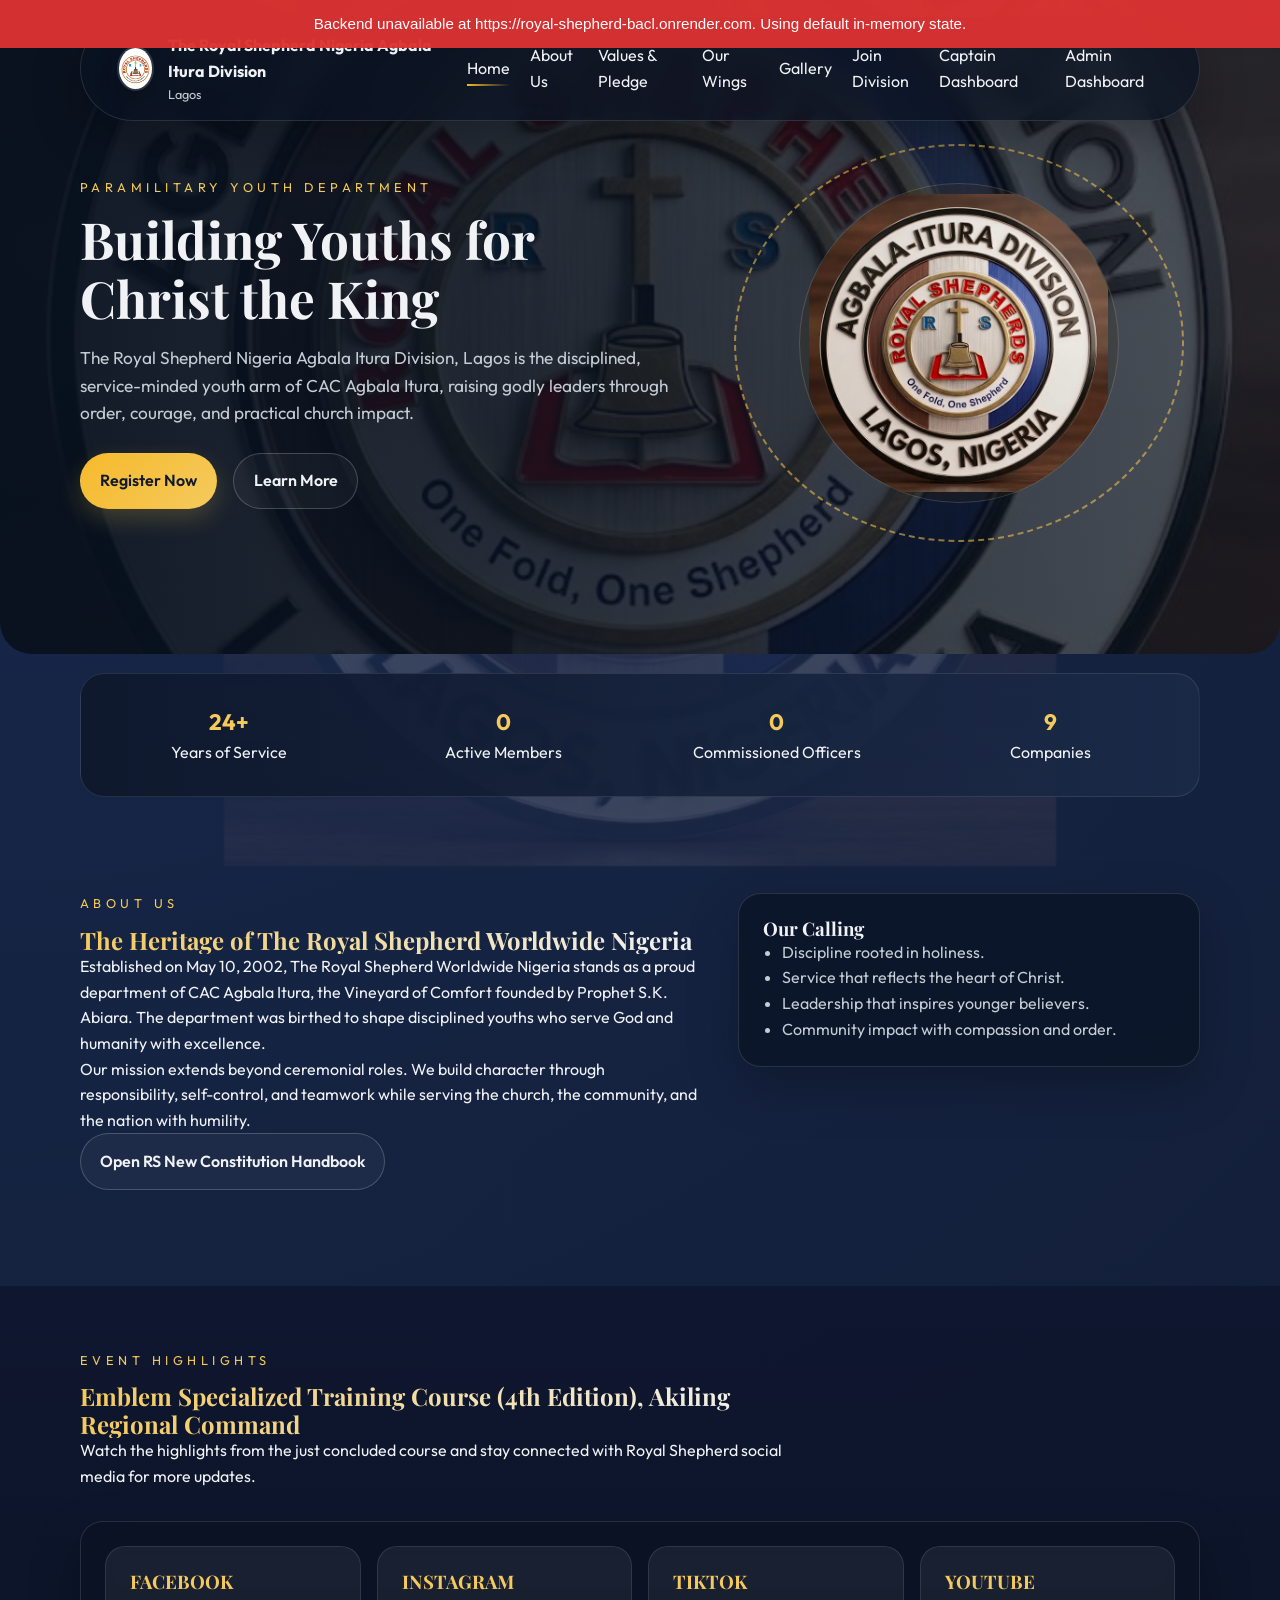
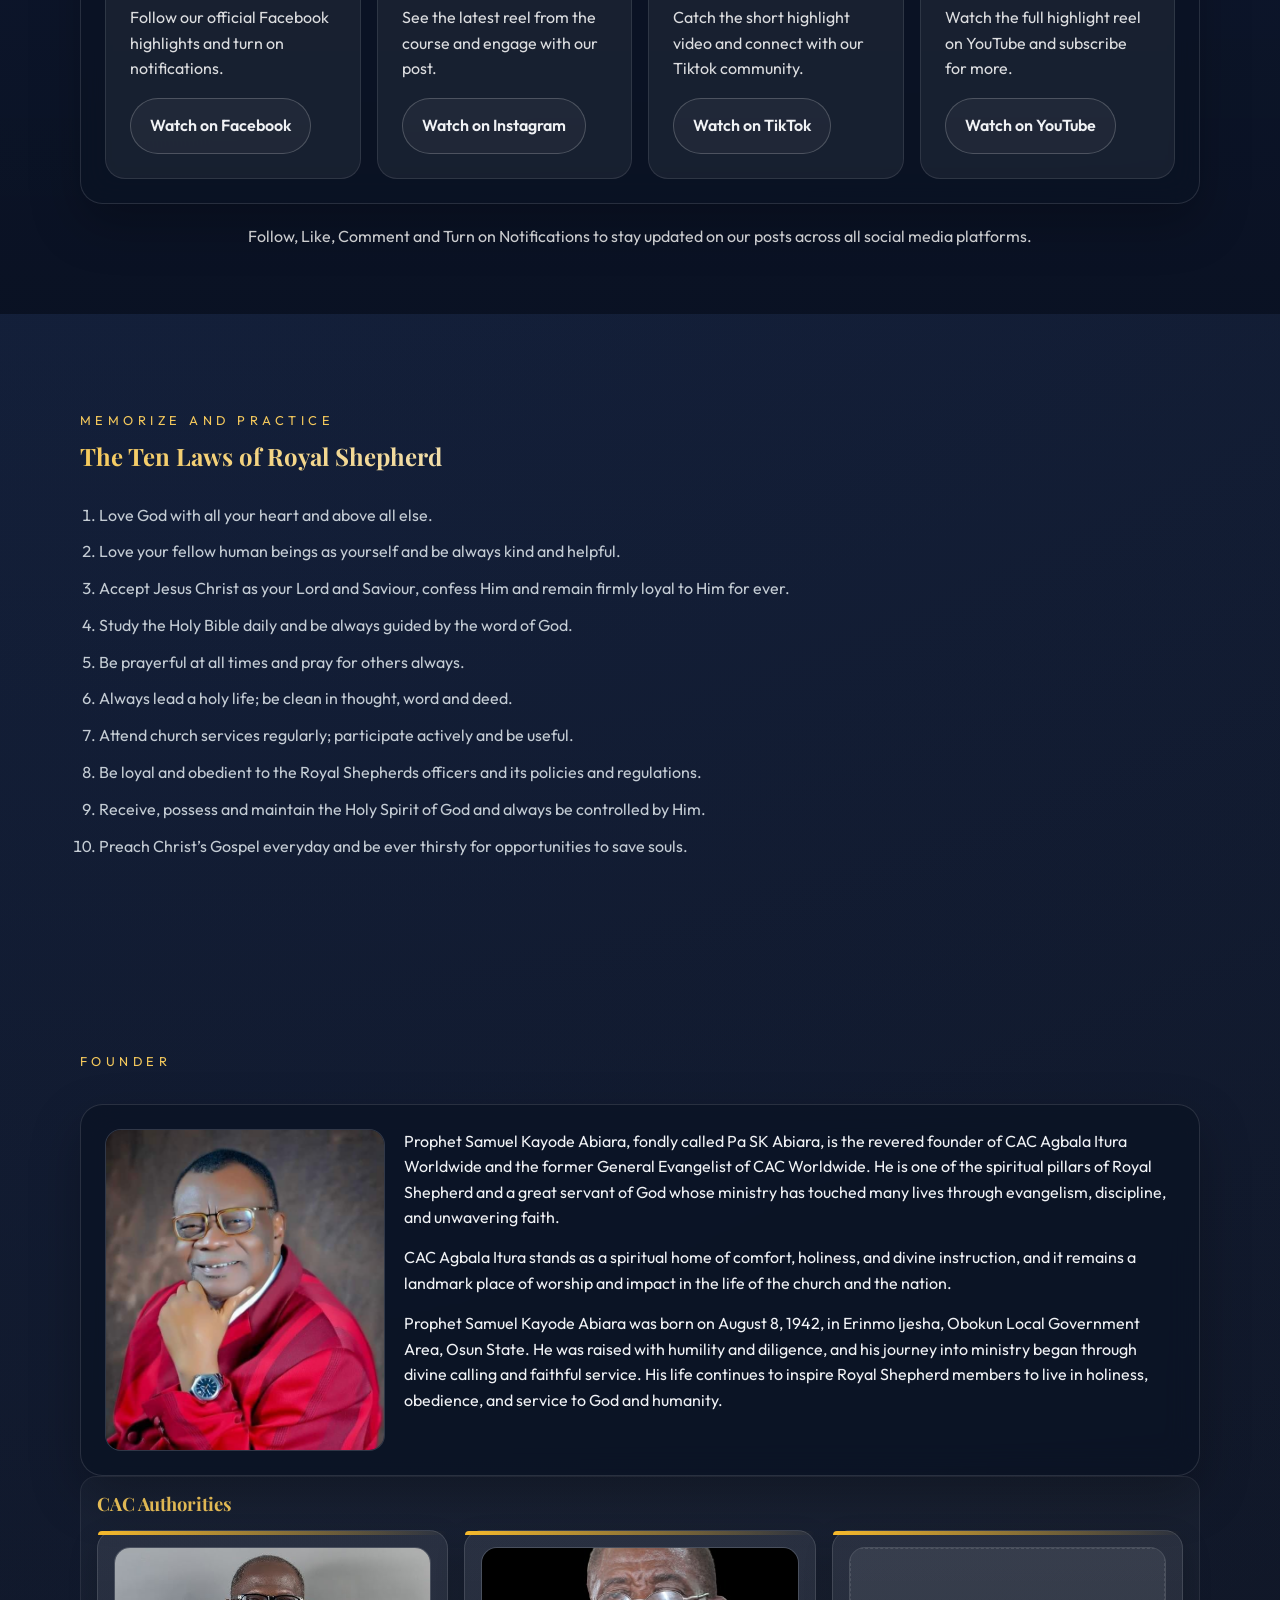
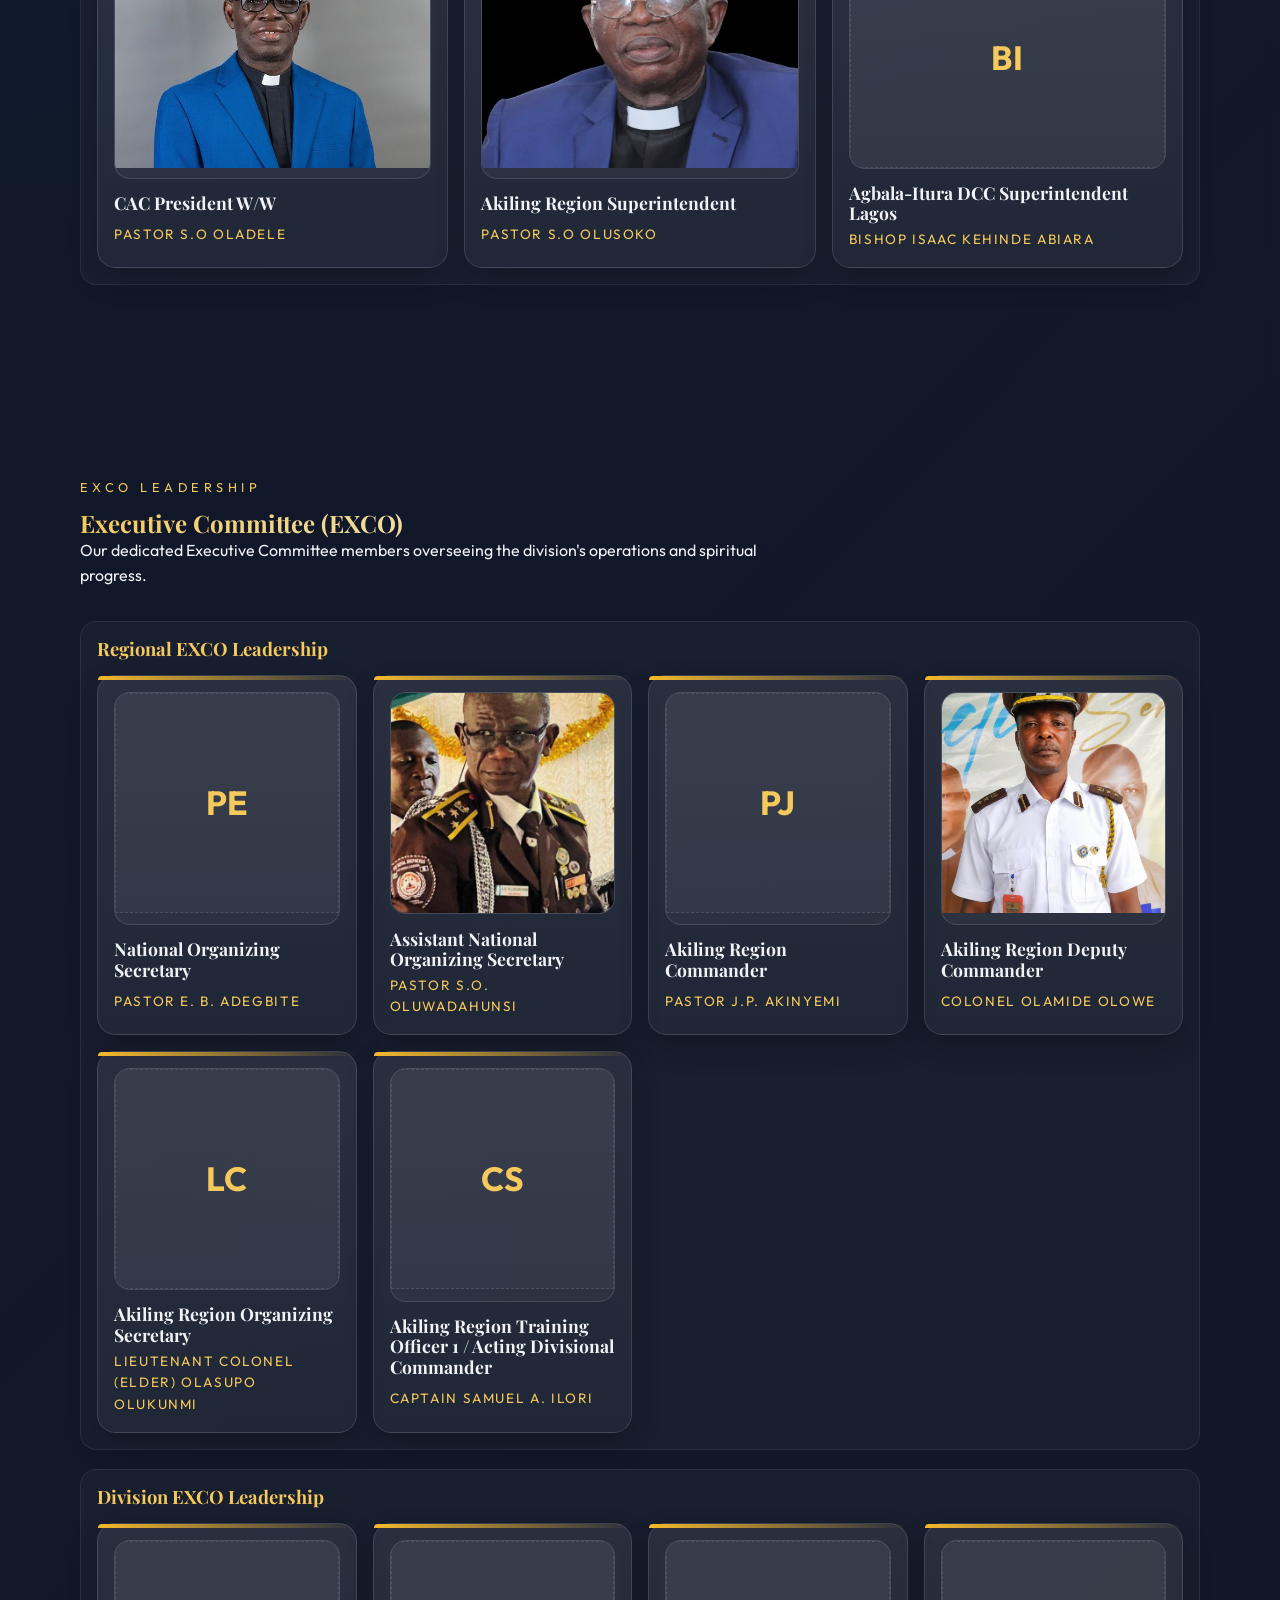
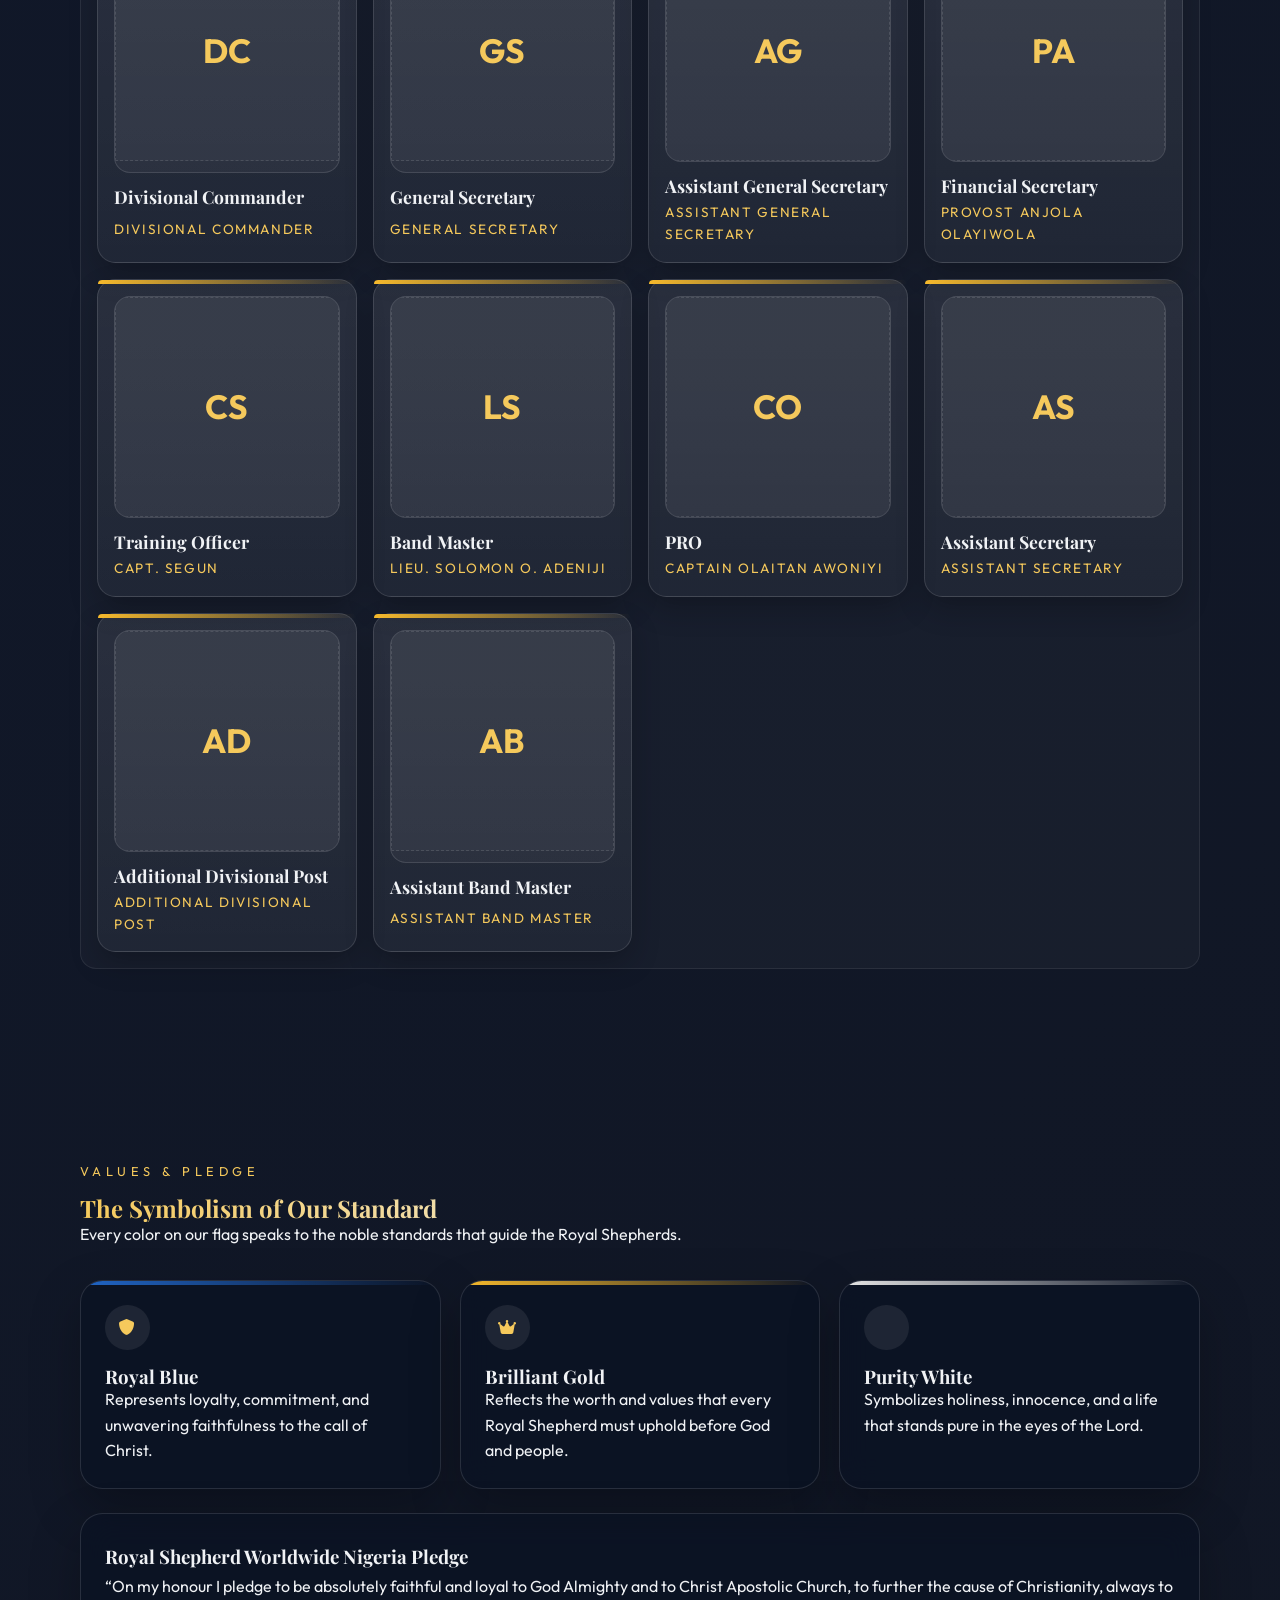
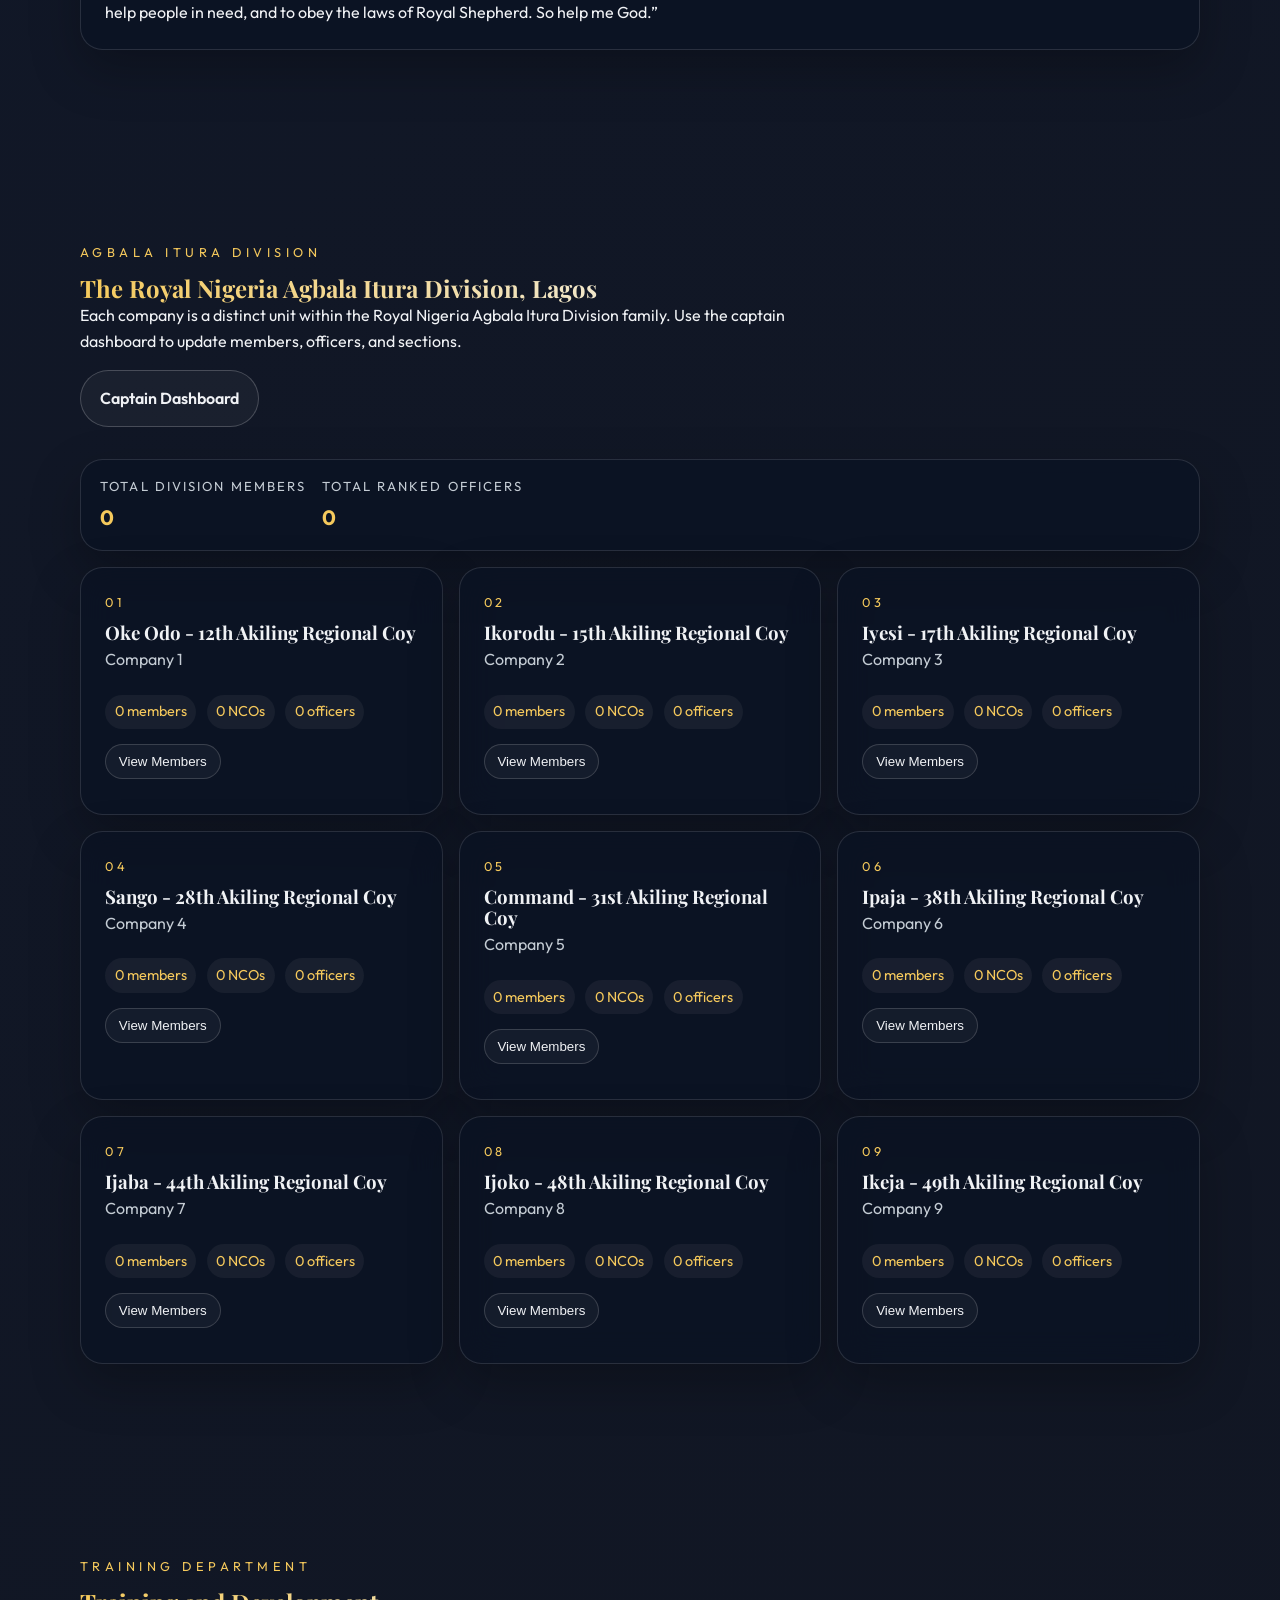
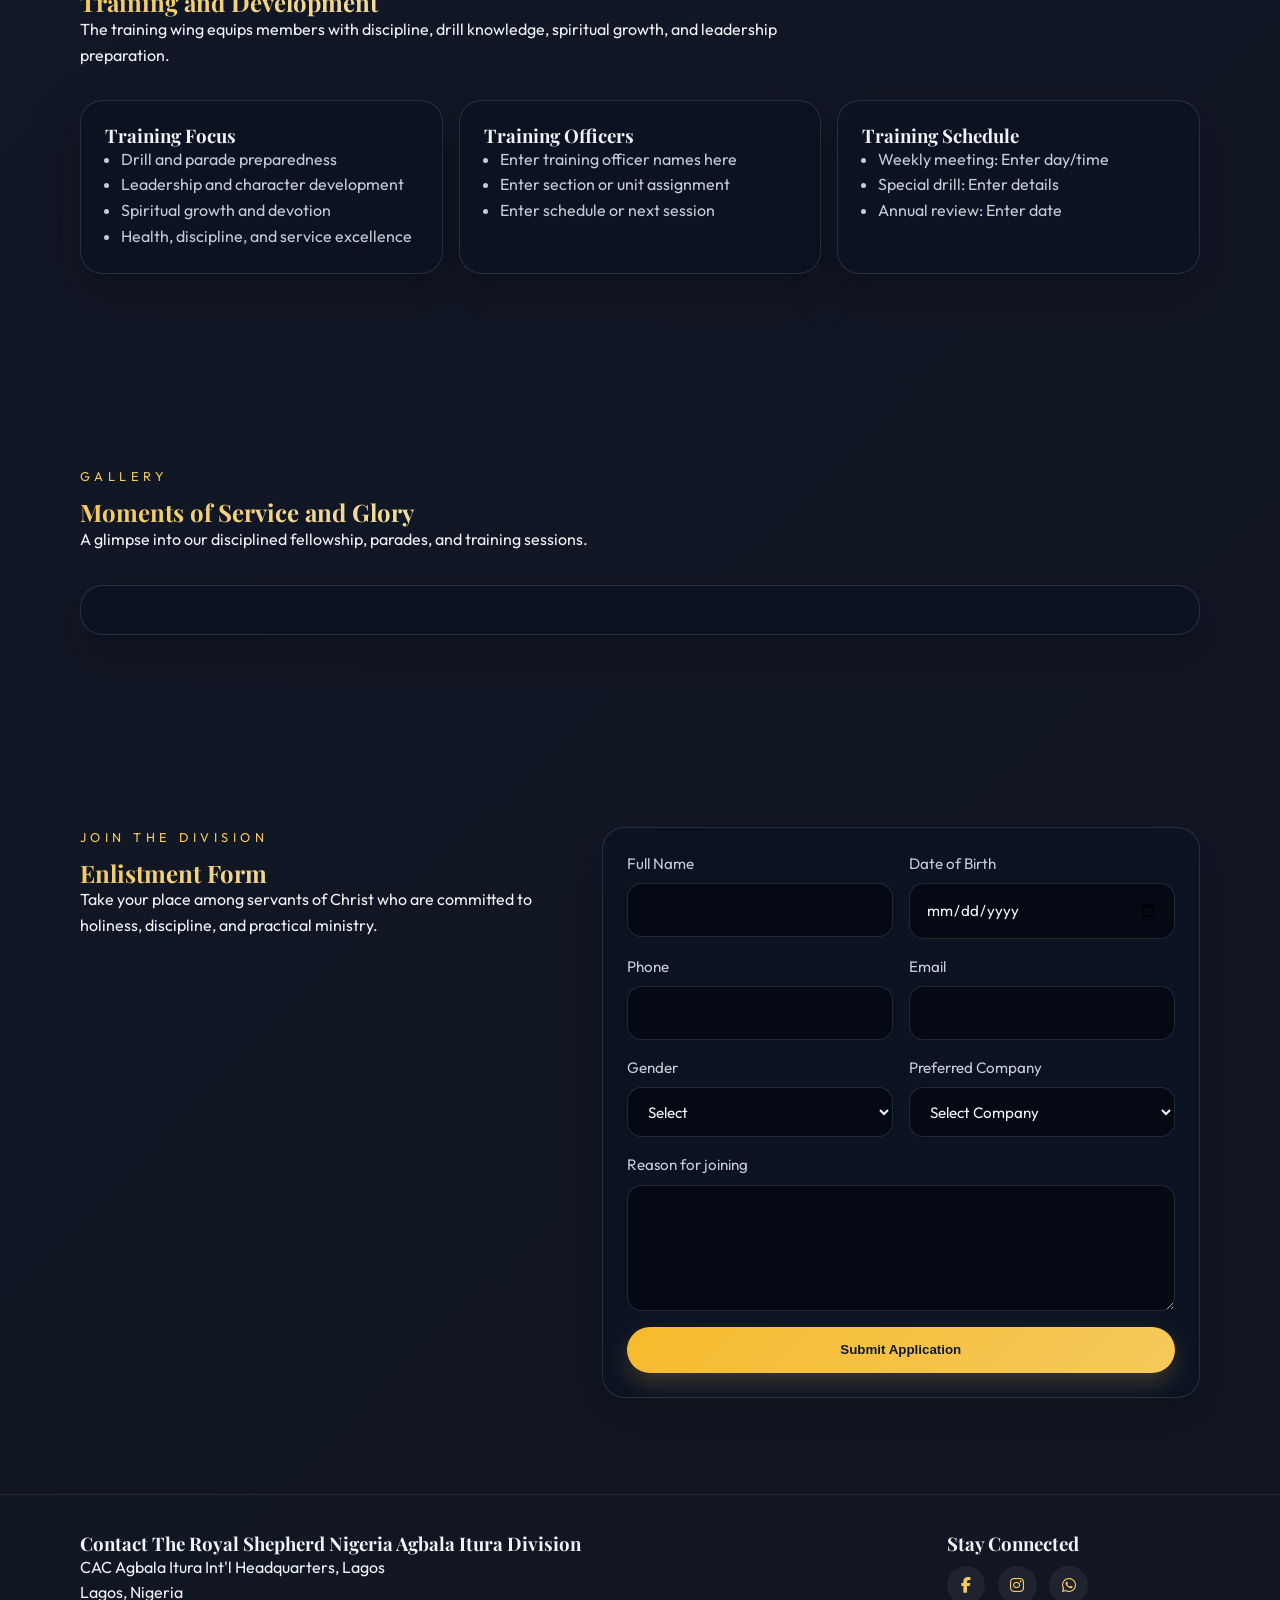
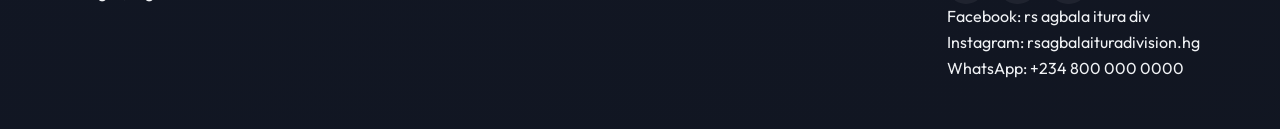
==== index.html @ fa79bec4 "Fix frontend backend URL to use royal-shepherd-bacl.onrender.com" ====
<!DOCTYPE html>
<html lang="en">
  <head>
    <meta charset="UTF-8" />
    <meta name="viewport" content="width=device-width, initial-scale=1.0" />
    <title>The Royal Shepherd Nigeria Agbala Itura Division, Lagos</title>
    <meta
      name="description"
      content="The Royal Shepherd Nigeria Agbala Itura Division, Lagos is a disciplined youth department focused on service, leadership, and holiness."
    />
    <link rel="preconnect" href="https://fonts.googleapis.com" />
    <link rel="preconnect" href="https://fonts.gstatic.com" crossorigin />
    <meta name="rs-backend-url" content="https://royal-shepherd-bacl.onrender.com" />
    <script>
      window.RS_BACKEND_URL = 'https://royal-shepherd-bacl.onrender.com';
    </script>
    <link
      href="https://fonts.googleapis.com/css2?family=Outfit:wght@300;400;500;600;700;800&family=Playfair+Display:wght@600;700;800&display=swap"
      rel="stylesheet"
    />
    <link
      rel="stylesheet"
      href="https://cdnjs.cloudflare.com/ajax/libs/font-awesome/6.5.2/css/all.min.css"
      crossorigin="anonymous"
      referrerpolicy="no-referrer"
    />
    <link rel="stylesheet" href="index.css?v=7" />
    <script defer src="assets/jspdf.umd.min.js?v=1"></script>
  </head>
  <body>
    <header class="site-header" id="top">
      <div class="container nav-wrap">
        <a class="brand" href="#home">
          <img
            class="brand-logo"
            src="image/rs logo.jpeg?v=2"
            alt="Royal Shepherd logo"
          />
          <span>
            <strong>The Royal Shepherd Nigeria Agbala Itura Division</strong>
            <small>Lagos</small>
          </span>
        </a>

        <button class="menu-toggle" id="menuToggle" aria-label="Toggle navigation" aria-expanded="false" aria-controls="navMenu">
          <span></span>
          <span></span>
          <span></span>
        </button>

        <nav class="site-nav" id="navMenu">
          <a href="#home" class="nav-link active">Home</a>
          <a href="#about" class="nav-link">About Us</a>
          <a href="#symbolism" class="nav-link">Values &amp; Pledge</a>
          <a href="#wings" class="nav-link">Our Wings</a>
          <a href="#gallery" class="nav-link">Gallery</a>
          <a href="#enlistment" class="nav-link cta-link">Join Division</a>
          <a href="captain-dashboard.html" target="_blank" rel="noopener" class="nav-link cta-link captain-trigger" data-dashboard-page="captain-dashboard.html">Captain Dashboard</a>
          <a href="commander-dashboard.html" target="_blank" rel="noopener" class="nav-link cta-link commander-trigger" data-dashboard-page="commander-dashboard.html">Admin Dashboard</a>
        </nav>
      </div>
    </header>

    <main>
      <section class="hero section" id="home">
        <div class="container hero-grid">
          <div class="hero-content">
            <p class="eyebrow">Paramilitary Youth Department</p>
            <h1>Building Youths for Christ the King</h1>
            <p class="hero-subtitle">
              The Royal Shepherd Nigeria Agbala Itura Division, Lagos is the disciplined, service-minded youth arm of CAC Agbala Itura, raising godly leaders through order, courage, and practical church impact.
            </p>
            <div class="hero-actions">
              <a href="captain-dashboard.html" target="_blank" rel="noopener" class="btn btn-gold captain-trigger" data-dashboard-page="captain-dashboard.html">Register Now</a>
              <a href="#about" class="btn btn-outline">Learn More</a>
            </div>
          </div>
          <div class="hero-visual">
            <div class="ring"></div>
            <div class="hero-image-card">
              <img src="image/new division image.jpeg?v=2" alt="New division logo" />
            </div>
          </div>
        </div>
      </section>

      <section class="stats-ribbon" aria-label="Department statistics">
        <div class="container stats-grid">
          <article>
            <strong>24+</strong>
            <span>Years of Service</span>
          </article>
          <article>
            <strong id="homeTotalMembers">150+</strong>
            <span>Active Members</span>
          </article>
          <article>
            <strong id="homeTotalOfficers">15+</strong>
            <span>Commissioned Officers</span>
          </article>
          <article>
            <strong>9</strong>
            <span>Companies</span>
          </article>
        </div>
      </section>

      <section class="section about-section" id="about">
        <div class="container about-grid">
          <div>
            <p class="eyebrow">About Us</p>
            <h2 class="text-gradient">The Heritage of The Royal Shepherd Worldwide Nigeria</h2>
            <p>
              Established on May 10, 2002, The Royal Shepherd Worldwide Nigeria stands as a proud department of CAC Agbala Itura, the Vineyard of Comfort founded by Prophet S.K. Abiara. The department was birthed to shape disciplined youths who serve God and humanity with excellence.
            </p>
            <p>
              Our mission extends beyond ceremonial roles. We build character through responsibility, self-control, and teamwork while serving the church, the community, and the nation with humility.
            </p>
            <a href="RS%20New%20Constitution%20Book.pdf" target="_blank" rel="noopener" class="btn btn-outline">Open RS New Constitution Handbook</a>
          </div>
          <div class="glass-card about-card">
            <h3>Our Calling</h3>
            <ul>
              <li>Discipline rooted in holiness.</li>
              <li>Service that reflects the heart of Christ.</li>
              <li>Leadership that inspires younger believers.</li>
              <li>Community impact with compassion and order.</li>
            </ul>
          </div>
        </div>
      </section>

      <section class="section highlight-section" id="highlights">
        <div class="container">
          <div class="section-heading">
            <p class="eyebrow">Event Highlights</p>
            <h2 class="text-gradient">Emblem Specialized Training Course (4th Edition), Akiling Regional Command</h2>
            <p>Watch the highlights from the just concluded course and stay connected with Royal Shepherd social media for more updates.</p>
          </div>
          <div class="highlight-grid glass-card">
            <article class="highlight-card">
              <h3>FACEBOOK</h3>
              <p>Follow our official Facebook highlights and turn on notifications.</p>
              <a href="https://www.facebook.com/share/v/1BQQj5H6Hp/?mibextid=wwXIfr" target="_blank" rel="noopener" class="btn btn-outline">Watch on Facebook</a>
            </article>
            <article class="highlight-card">
              <h3>INSTAGRAM</h3>
              <p>See the latest reel from the course and engage with our post.</p>
              <a href="https://www.instagram.com/reel/DaIX5aoNw2g/?igsh=a3p3bG9jNmswdTFx" target="_blank" rel="noopener" class="btn btn-outline">Watch on Instagram</a>
            </article>
            <article class="highlight-card">
              <h3>TIKTOK</h3>
              <p>Catch the short highlight video and connect with our Tiktok community.</p>
              <a href="https://vt.tiktok.com/ZSCUfKPcw/" target="_blank" rel="noopener" class="btn btn-outline">Watch on TikTok</a>
            </article>
            <article class="highlight-card">
              <h3>YOUTUBE</h3>
              <p>Watch the full highlight reel on YouTube and subscribe for more.</p>
              <a href="https://youtu.be/7nhiV4wmuPA?si=2Ex41976RW1wc4b0" target="_blank" rel="noopener" class="btn btn-outline">Watch on YouTube</a>
            </article>
          </div>
          <p class="text-center">Follow, Like, Comment and Turn on Notifications to stay updated on our posts across all social media platforms.</p>
        </div>
      </section>

      <section class="section" id="laws">
        <div class="container">
          <div class="section-heading">
            <p class="eyebrow">Memorize and Practice</p>
            <h2 class="text-gradient">The Ten Laws of Royal Shepherd</h2>
          </div>
          <div class="laws-grid">
            <ol class="laws-list">
              <li>Love God with all your heart and above all else.</li>
              <li>Love your fellow human beings as yourself and be always kind and helpful.</li>
              <li>Accept Jesus Christ as your Lord and Saviour, confess Him and remain firmly loyal to Him for ever.</li>
              <li>Study the Holy Bible daily and be always guided by the word of God.</li>
              <li>Be prayerful at all times and pray for others always.</li>
              <li>Always lead a holy life; be clean in thought, word and deed.</li>
              <li>Attend church services regularly; participate actively and be useful.</li>
              <li>Be loyal and obedient to the Royal Shepherds officers and its policies and regulations.</li>
              <li>Receive, possess and maintain the Holy Spirit of God and always be controlled by Him.</li>
              <li>Preach Christ’s Gospel everyday and be ever thirsty for opportunities to save souls.</li>
            </ol>
          </div>
        </div>
      </section>

      <section class="section" id="founders">
        <div class="container">
          <div class="section-heading">
            <p class="eyebrow">Founder</p>
          </div>
          <div class="founder-card glass-card"></div>
          <div class="officers-list"></div>
        </div>
      </section>

      <section class="section" id="exco-leadership">
        <div class="container">
          <div class="section-heading">
            <p class="eyebrow">EXCO Leadership</p>
            <h2 class="text-gradient">Executive Committee (EXCO)</h2>
            <p>Our dedicated Executive Committee members overseeing the division's operations and spiritual progress.</p>
          </div>
          <div class="exco-list"></div>
        </div>
      </section>

      <section class="section symbolism-section" id="symbolism">
        <div class="container">
          <div class="section-heading">
            <p class="eyebrow">Values &amp; Pledge</p>
            <h2 class="text-gradient">The Symbolism of Our Standard</h2>
            <p>Every color on our flag speaks to the noble standards that guide the Royal Shepherds.</p>
          </div>
          <div class="symbolism-grid">
            <article class="symbol-card glass-card" data-theme="Royal Blue" data-title="Royal Blue" data-items='["Loyalty to Christ and the Church","Faithfulness in duty","Steadfast service in every assignment"]'>
              <div class="symbol-icon"><i class="fa-solid fa-shield"></i></div>
              <h3>Royal Blue</h3>
              <p>Represents loyalty, commitment, and unwavering faithfulness to the call of Christ.</p>
            </article>
            <article class="symbol-card glass-card" data-theme="Brilliant Gold" data-title="Brilliant Gold" data-items='["Worth, dignity, and value of the soul","Excellence in character and conduct","Honour in every responsibility"]'>
              <div class="symbol-icon"><i class="fa-solid fa-crown"></i></div>
              <h3>Brilliant Gold</h3>
              <p>Reflects the worth and values that every Royal Shepherd must uphold before God and people.</p>
            </article>
            <article class="symbol-card glass-card" data-theme="Purity White" data-title="Purity White" data-items='["Holiness and spiritual purity","Clean conscience before God","A life set apart for service"]'>
              <div class="symbol-icon"><i class="fa-solid fa-sparkles"></i></div>
              <h3>Purity White</h3>
              <p>Symbolizes holiness, innocence, and a life that stands pure in the eyes of the Lord.</p>
            </article>
          </div>

          <div class="pledge-card glass-card">
            <h3>Royal Shepherd Worldwide Nigeria Pledge</h3>
            <p>
              “On my honour I pledge to be absolutely faithful and loyal to God Almighty and to Christ Apostolic Church, to further the cause of Christianity, always to help people in need, and to obey the laws of Royal Shepherd. So help me God.”
            </p>
          </div>
        </div>
      </section>

      <section class="section wings-section" id="wings">
        <div class="container">
          <div class="section-heading">
            <p class="eyebrow">Agbala Itura Division</p>
            <h2 class="text-gradient">The Royal Nigeria Agbala Itura Division, Lagos</h2>
            <p>Each company is a distinct unit within the Royal Nigeria Agbala Itura Division family. Use the captain dashboard to update members, officers, and sections.</p>
            <div class="section-actions">
              <a href="captain-dashboard.html" target="_blank" rel="noopener" class="btn btn-outline dashboard-trigger" data-dashboard-page="captain-dashboard.html">Captain Dashboard</a>
            </div>
          </div>

          <div class="division-summary glass-card">
            <div class="summary-stat">
              <span class="summary-label">Total Division Members</span>
              <strong id="divisionTotalMembers">0</strong>
            </div>
            <div class="summary-stat">
              <span class="summary-label">Total Ranked Officers</span>
              <strong id="divisionTotalOfficers">0</strong>
            </div>
          </div>

          <div class="company-grid">
            <article class="company-card glass-card" data-company="1">
              <span class="company-number">01</span>
              <h3>Oke Odo - 12th Akiling Regional Coy</h3>
              <p class="company-caption">Company 1</p>
              <div class="company-details">
                <h4>Anchor Section</h4>
                <ul class="company-list" data-list="anchor"></ul>
                <h4>Junior Section</h4>
                <ul class="company-list" data-list="junior"></ul>
                <h4>Intermediate Section</h4>
                <ul class="company-list" data-list="intermediate"></ul>
                <h4>Senior Section</h4>
                <ul class="company-list" data-list="senior"></ul>
                <h4>Officer Section</h4>
                <ul class="company-list" data-list="officer"></ul>
              </div>
            </article>
            <article class="company-card glass-card" data-company="2">
              <span class="company-number">02</span>
              <h3>Ikorodu - 15th Akiling Regional Coy</h3>
              <p class="company-caption">Company 2</p>
              <div class="company-details">
                <h4>Anchor Section</h4>
                <ul class="company-list" data-list="anchor"></ul>
                <h4>Junior Section</h4>
                <ul class="company-list" data-list="junior"></ul>
                <h4>Intermediate Section</h4>
                <ul class="company-list" data-list="intermediate"></ul>
                <h4>Senior Section</h4>
                <ul class="company-list" data-list="senior"></ul>
                <h4>Officer Section</h4>
                <ul class="company-list" data-list="officer"></ul>
              </div>
            </article>
            <article class="company-card glass-card" data-company="3">
              <span class="company-number">03</span>
              <h3>Iyesi - 17th Akiling Regional Coy</h3>
              <p class="company-caption">Company 3</p>
              <div class="company-details">
                <h4>Anchor Section</h4>
                <ul class="company-list" data-list="anchor"></ul>
                <h4>Junior Section</h4>
                <ul class="company-list" data-list="junior"></ul>
                <h4>Intermediate Section</h4>
                <ul class="company-list" data-list="intermediate"></ul>
                <h4>Senior Section</h4>
                <ul class="company-list" data-list="senior"></ul>
                <h4>Officer Section</h4>
                <ul class="company-list" data-list="officer"></ul>
              </div>
            </article>
            <article class="company-card glass-card" data-company="4">
              <span class="company-number">04</span>
              <h3>Sango - 28th Akiling Regional Coy</h3>
              <p class="company-caption">Company 4</p>
              <div class="company-details">
                <h4>Anchor Section</h4>
                <ul class="company-list" data-list="anchor"></ul>
                <h4>Junior Section</h4>
                <ul class="company-list" data-list="junior"></ul>
                <h4>Intermediate Section</h4>
                <ul class="company-list" data-list="intermediate"></ul>
                <h4>Senior Section</h4>
                <ul class="company-list" data-list="senior"></ul>
                <h4>Officer Section</h4>
                <ul class="company-list" data-list="officer"></ul>
              </div>
            </article>
            <article class="company-card glass-card" data-company="5">
              <span class="company-number">05</span>
              <h3>Command - 31st Akiling Regional Coy</h3>
              <p class="company-caption">Company 5</p>
              <div class="company-details">
                <h4>Anchor Section</h4>
                <ul class="company-list" data-list="anchor"></ul>
                <h4>Junior Section</h4>
                <ul class="company-list" data-list="junior"></ul>
                <h4>Intermediate Section</h4>
                <ul class="company-list" data-list="intermediate"></ul>
                <h4>Senior Section</h4>
                <ul class="company-list" data-list="senior"></ul>
                <h4>Officer Section</h4>
                <ul class="company-list" data-list="officer"></ul>
              </div>
            </article>
            <article class="company-card glass-card" data-company="6">
              <span class="company-number">06</span>
              <h3>Ipaja - 38th Akiling Regional Coy</h3>
              <p class="company-caption">Company 6</p>
              <div class="company-details">
                <h4>Anchor Section</h4>
                <ul class="company-list" data-list="anchor"></ul>
                <h4>Junior Section</h4>
                <ul class="company-list" data-list="junior"></ul>
                <h4>Intermediate Section</h4>
                <ul class="company-list" data-list="intermediate"></ul>
                <h4>Senior Section</h4>
                <ul class="company-list" data-list="senior"></ul>
                <h4>Officer Section</h4>
                <ul class="company-list" data-list="officer"></ul>
              </div>
            </article>
            <article class="company-card glass-card" data-company="7">
              <span class="company-number">07</span>
              <h3>Ijaba - 44th Akiling Regional Coy</h3>
              <p class="company-caption">Company 7</p>
              <div class="company-details">
                <h4>Anchor Section</h4>
                <ul class="company-list" data-list="anchor"></ul>
                <h4>Junior Section</h4>
                <ul class="company-list" data-list="junior"></ul>
                <h4>Intermediate Section</h4>
                <ul class="company-list" data-list="intermediate"></ul>
                <h4>Senior Section</h4>
                <ul class="company-list" data-list="senior"></ul>
                <h4>Officer Section</h4>
                <ul class="company-list" data-list="officer"></ul>
              </div>
            </article>
            <article class="company-card glass-card" data-company="8">
              <span class="company-number">08</span>
              <h3>Ijoko - 48th Akiling Regional Coy</h3>
              <p class="company-caption">Company 8</p>
              <div class="company-details">
                <h4>Anchor Section</h4>
                <ul class="company-list" data-list="anchor"></ul>
                <h4>Junior Section</h4>
                <ul class="company-list" data-list="junior"></ul>
                <h4>Intermediate Section</h4>
                <ul class="company-list" data-list="intermediate"></ul>
                <h4>Senior Section</h4>
                <ul class="company-list" data-list="senior"></ul>
                <h4>Officer Section</h4>
                <ul class="company-list" data-list="officer"></ul>
              </div>
            </article>
            <article class="company-card glass-card" data-company="9">
              <span class="company-number">09</span>
              <h3>Ikeja - 49th Akiling Regional Coy</h3>
              <p class="company-caption">Company 9</p>
              <div class="company-details">
                <h4>Anchor Section</h4>
                <ul class="company-list" data-list="anchor"></ul>
                <h4>Junior Section</h4>
                <ul class="company-list" data-list="junior"></ul>
                <h4>Intermediate Section</h4>
                <ul class="company-list" data-list="intermediate"></ul>
                <h4>Senior Section</h4>
                <ul class="company-list" data-list="senior"></ul>
                <h4>Officer Section</h4>
                <ul class="company-list" data-list="officer"></ul>
              </div>
            </article>
          </div>
        </div>
      </section>

      <section class="section training-section" id="training">
        <div class="container">
          <div class="section-heading">
            <p class="eyebrow">Training Department</p>
            <h2 class="text-gradient">Training and Development</h2>
            <p>The training wing equips members with discipline, drill knowledge, spiritual growth, and leadership preparation.</p>
          </div>

          <div class="training-grid">
            <article class="glass-card training-card">
              <h3>Training Focus</h3>
              <ul>
                <li>Drill and parade preparedness</li>
                <li>Leadership and character development</li>
                <li>Spiritual growth and devotion</li>
                <li>Health, discipline, and service excellence</li>
              </ul>
            </article>
            <article class="glass-card training-card">
              <h3>Training Officers</h3>
              <ul>
                <li>Enter training officer names here</li>
                <li>Enter section or unit assignment</li>
                <li>Enter schedule or next session</li>
              </ul>
            </article>
            <article class="glass-card training-card">
              <h3>Training Schedule</h3>
              <ul>
                <li>Weekly meeting: Enter day/time</li>
                <li>Special drill: Enter details</li>
                <li>Annual review: Enter date</li>
              </ul>
            </article>
          </div>
        </div>
      </section>

      <section class="section gallery-section" id="gallery">
        <div class="container">
          <div class="section-heading">
            <p class="eyebrow">Gallery</p>
            <h2 class="text-gradient">Moments of Service and Glory</h2>
            <p>A glimpse into our disciplined fellowship, parades, and training sessions.</p>
          </div>

          <div class="gallery-panel glass-card is-collapsed">
            <div class="gallery-panel-inner">
              <div class="gallery-panel-header">
                <div class="gallery-filters" role="toolbar" aria-label="Gallery filters">
                  <button class="filter-btn active" data-filter="all">All</button>
                  <button class="filter-btn" data-filter="parades">Parades</button>
                  <button class="filter-btn" data-filter="band">Band Corps</button>
                  <button class="filter-btn" data-filter="training">Training</button>
                </div>
                <button type="button" class="gallery-toggle btn btn-outline" aria-expanded="false">Open Gallery</button>
              </div>

              <div class="gallery-grid" aria-live="polite"></div>
            </div>
          </div>
        </div>
      </section>

      <section class="section enlistment-section" id="enlistment">
        <div class="container enlistment-grid">
          <div>
            <p class="eyebrow">Join the Division</p>
            <h2 class="text-gradient">Enlistment Form</h2>
            <p>Take your place among servants of Christ who are committed to holiness, discipline, and practical ministry.</p>
          </div>

          <div class="glass-card form-card">
            <form id="enlistmentForm" novalidate>
              <div class="field-grid">
                <label>
                  <span>Full Name</span>
                  <input type="text" name="fullName" id="fullName" required />
                </label>
                <label>
                  <span>Date of Birth</span>
                  <input type="date" name="dob" id="dob" required />
                </label>
                <label>
                  <span>Phone</span>
                  <input type="tel" name="phone" id="phone" required />
                </label>
                <label>
                  <span>Email</span>
                  <input type="email" name="email" id="email" required />
                </label>
                <label>
                  <span>Gender</span>
                  <select name="gender" id="gender" required>
                    <option value="">Select</option>
                    <option>Male</option>
                    <option>Female</option>
                  </select>
                </label>
                <label>
                  <span>Preferred Company</span>
                  <select name="company" id="enlistmentCompany" required>
                    <option value="">Select Company</option>
                  </select>
                </label>
              </div>

              <label class="full-width">
                <span>Reason for joining</span>
                <textarea name="reason" id="reason" rows="4" required></textarea>
              </label>

              <button type="submit" class="btn btn-gold full-width">Submit Application</button>
            </form>

            <div class="form-success" id="formSuccess" aria-live="polite">
              <h3>Registration Received</h3>
              <p>Your application has been received. We will contact you soon concerning your assignment and next steps.</p>
              <button type="button" class="btn btn-outline" id="fillAnother">Fill Another Form</button>
            </div>
          </div>
        </div>
      </section>
    </main>

    <footer class="site-footer">
      <div class="container footer-grid">
        <div>
          <h3>Contact The Royal Shepherd Nigeria Agbala Itura Division</h3>
          <p>CAC Agbala Itura Int'l Headquarters, Lagos</p>
          <p>Lagos, Nigeria</p>
        </div>
        <div>
          <h3>Stay Connected</h3>
          <div class="social-links">
            <a href="https://www.facebook.com/share/v/1BQQj5H6Hp/?mibextid=wwXIfr" target="_blank" rel="noopener" aria-label="Facebook"><i class="fa-brands fa-facebook-f"></i></a>
            <a href="https://www.instagram.com/reel/DaIX5aoNw2g/?igsh=a3p3bG9jNmswdTFx" target="_blank" rel="noopener" aria-label="Instagram"><i class="fa-brands fa-instagram"></i></a>
            <a href="https://wa.me/2348000000000" target="_blank" rel="noopener" aria-label="WhatsApp"><i class="fa-brands fa-whatsapp"></i></a>
          </div>
          <div class="social-accounts">
            <p>Facebook: rs agbala itura div</p>
            <p>Instagram: rsagbalaituradivision.hg</p>
            <p>WhatsApp: +234 800 000 0000</p>
          </div>
        </div>
      </div>
    </footer>

    <div class="modal" id="captainModal" aria-hidden="true">
      <div class="modal-backdrop" data-close="true"></div>
      <div class="modal-content glass-card dashboard-modal" role="dialog" aria-modal="true" aria-labelledby="captainTitle">
        <button class="modal-close" id="captainClose" aria-label="Close captain access">&times;</button>
        <h3 id="captainTitle">Captain Access</h3>
        <p class="dashboard-intro">Register here to submit a captain account creation request. Only the Divisional Commander can approve and activate the account.</p>
        <div class="auth-toggle" role="tablist">
          <button type="button" class="auth-tab captain-auth-tab active" data-mode="login">Login</button>
          <button type="button" class="auth-tab captain-auth-tab" data-mode="register">Register</button>
        </div>
        <form id="captainForm" data-mode="login">
          <label>
            <span>Email Address</span>
            <input type="email" id="captainEmail" required />
          </label>
          <label>
            <span>Password</span>
            <input type="password" id="captainPassword" required />
          </label>
          <label>
            <span>Company</span>
              <select id="captainCompany" required>
              <option value="">Select Company</option>
              <option value="1">Oke Odo - 12th Akiling Regional Coy</option>
              <option value="2">Ikorodu - 15th Akiling Regional Coy</option>
              <option value="3">Iyesi - 17th Akiling Regional Coy</option>
              <option value="4">Sango - 28th Akiling Regional Coy</option>
              <option value="5">Command - 31st Akiling Regional Coy</option>
              <option value="6">Ipaja - 38th Akiling Regional Coy</option>
              <option value="7">Ijaba - 44th Akiling Regional Coy</option>
              <option value="8">Ijoko - 48th Akiling Regional Coy</option>
              <option value="9">Ikeja - 49th Akiling Regional Coy</option>
            </select>
          </label>

          <p id="captainNotice" class="captain-notice"></p>
          <div class="dashboard-actions">
            <button type="submit" class="btn btn-gold">Continue</button>
          </div>
        </form>
      </div>
    </div>

    <div class="modal" id="commanderModal" aria-hidden="true">
      <div class="modal-backdrop" data-close="true"></div>
      <div class="modal-content glass-card dashboard-modal" role="dialog" aria-modal="true" aria-labelledby="commanderTitle">
        <button class="modal-close" id="commanderClose" aria-label="Close commander access">&times;</button>
        <h3 id="commanderTitle">Divisional Commander Access</h3>
        <p class="dashboard-intro">Register your own commander account, then verify it by email before using the dashboard.</p>
        <div class="auth-toggle" role="tablist">
          <button type="button" class="auth-tab commander-auth-tab active" data-mode="login">Login</button>
          <button type="button" class="auth-tab commander-auth-tab" data-mode="register">Register</button>
        </div>
        <form id="commanderForm" data-mode="login">
          <label>
            <span>Email Address</span>
            <input type="email" id="commanderEmail" required />
          </label>
          <label>
            <span>Password</span>
            <input type="password" id="commanderPassword" required />
          </label>

          <p id="commanderNotice" class="captain-notice"></p>
          <div class="dashboard-actions">
            <button type="submit" class="btn btn-gold">Continue</button>
          </div>
        </form>
      </div>
    </div>

    <div class="modal" id="commanderDashboardModal" aria-hidden="true">
      <div class="modal-backdrop" data-close="true"></div>
      <div class="modal-content glass-card dashboard-modal" role="dialog" aria-modal="true" aria-labelledby="commanderDashboardTitle">
        <button class="modal-close" id="commanderDashboardClose" aria-label="Close commander dashboard">&times;</button>
        <h3 id="commanderDashboardTitle">Commander Dashboard</h3>
        <p class="dashboard-intro">Review account requests and manage the company member lists for the division.</p>
        <form id="commanderDashboardForm">
          <div class="dashboard-grid commander-dashboard-grid"></div>
          <div class="dashboard-actions">
            <button type="button" class="btn btn-secondary" id="openExcoDashboardBtn">Open EXCO Dashboard</button>
            <button type="submit" class="btn btn-gold">Save Commander Updates</button>
          </div>
        </form>
      </div>
    </div>

    <div class="modal" id="excoDashboardModal" aria-hidden="true">
      <div class="modal-backdrop" data-close="true"></div>
      <div class="modal-content glass-card dashboard-modal" role="dialog" aria-modal="true" aria-labelledby="excoDashboardTitle">
        <button class="modal-close" id="excoDashboardClose" aria-label="Close exco dashboard">&times;</button>
        <h3 id="excoDashboardTitle">EXCO Dashboard</h3>
        <p class="dashboard-intro">Create or update profiles for the Divisional Commander, General Secretary, Divisional Secretary, PRO, Assistant Secretary, Band Master, Assistant Band Master, and Treasurer.</p>
        <form id="excoDashboardForm">
          <div class="dashboard-grid exco-dashboard-grid"></div>
          <div class="dashboard-actions">
            <button type="submit" class="btn btn-gold">Save EXCO Profiles</button>
          </div>
        </form>
      </div>
    </div>


    <div class="modal" id="dashboardModal" aria-hidden="true">
      <div class="modal-backdrop" data-close="true"></div>
      <div class="modal-content glass-card dashboard-modal" role="dialog" aria-modal="true" aria-labelledby="dashboardTitle">
        <button class="modal-close" id="dashboardClose" aria-label="Close dashboard">&times;</button>
        <h3 id="dashboardTitle">Captain Dashboard</h3>
        <p class="dashboard-intro">Update the active members, inactive members, and ranked officers for your company. Changes are saved on this device.</p>
        <form id="dashboardForm">
          <div class="dashboard-grid"></div>
          <div class="dashboard-actions">
            <button type="submit" class="btn btn-gold">Save Changes</button>
          </div>
        </form>
      </div>
    </div>

    <div class="modal" id="symbolModal" aria-hidden="true">
      <div class="modal-backdrop" data-close="true"></div>
      <div class="modal-content glass-card" role="dialog" aria-modal="true" aria-labelledby="modalTitle">
        <button class="modal-close" id="modalClose" aria-label="Close modal">&times;</button>
        <h3 id="modalTitle">Symbol Meaning</h3>
        <ul id="modalList"></ul>
      </div>
    </div>

    <div class="modal" id="galleryModal" aria-hidden="true">
      <div class="modal-backdrop" data-close="true"></div>
      <div class="modal-content glass-card gallery-preview-modal" role="dialog" aria-modal="true" aria-labelledby="galleryPreviewTitle">
        <button class="modal-close" id="galleryClose" aria-label="Close gallery preview">&times;</button>
        <img id="galleryPreviewImage" class="gallery-preview-image" src="[data-uri]" alt="Gallery preview" />
        <div class="gallery-preview-copy">
          <span class="gallery-preview-category" id="galleryPreviewCategory"></span>
          <h3 id="galleryPreviewTitle">Gallery Preview</h3>
          <p id="galleryPreviewDescription">Select a photo from the gallery to view it larger here.</p>
        </div>
      </div>
    </div>

    <script defer src="gallery-data.js?v=5"></script>
    <script defer src="app.js?v=10"></script>
  </body>
</html>
---- index.css ----
:root {
  --navy-950: hsl(223, 32%, 8%);
  --navy-900: hsl(222, 48%, 12%);
  --navy-800: hsl(223, 34%, 20%);
  --navy-700: hsl(220, 24%, 30%);
  --gold-500: hsl(42, 92%, 57%);
  --gold-400: hsl(43, 88%, 66%);
  --gold-200: hsl(42, 100%, 78%);
  --white-100: hsl(210, 20%, 95%);
  --silver-200: hsl(210, 15%, 80%);
  --glow: rgba(253, 194, 79, 0.25);
  --bg-glow: rgba(31, 59, 115, 0.45);
}

* {
  box-sizing: border-box;
  margin: 0;
  padding: 0;
}

html {
  scroll-behavior: smooth;
  overflow-x: hidden;
  /* Force GitHub Pages rebuild */
}

body {
  position: relative;
  font-family: 'Outfit', sans-serif;
  color: var(--white-100);
  background:
    radial-gradient(circle at top left, var(--bg-glow), transparent 35%),
    linear-gradient(135deg, var(--navy-900), hsl(223, 32%, 10%));
  line-height: 1.6;
  overflow-x: hidden;
}

body::before {
  content: '';
  position: fixed;
  inset: 0;
  z-index: -1;
  pointer-events: none;
  background-image: url('image/new division image.jpeg?v=2');
  background-repeat: no-repeat;
  background-position: center center;
  background-size: 65vw;
  opacity: 0.18;
  mix-blend-mode: screen;
}

img {
  max-width: 100%;
  display: block;
}

a {
  color: inherit;
  text-decoration: none;
}

h1,
h2,
h3,
h4 {
  font-family: 'Playfair Display', serif;
  line-height: 1.15;
}

.text-gradient {
  background: linear-gradient(90deg, var(--gold-400), var(--white-100));
  -webkit-background-clip: text;
  background-clip: text;
  color: transparent;
}

.container {
  width: min(1120px, calc(100% - 2rem));
  margin: 0 auto;
}

.section {
  padding: 6rem 0;
}

.section-heading {
  max-width: 720px;
  margin-bottom: 2rem;
}

.section-actions {
  margin-top: 1rem;
}

.eyebrow {
  text-transform: uppercase;
  letter-spacing: 0.35em;
  font-size: 0.8rem;
  color: var(--gold-400);
  margin-bottom: 0.8rem;
}

.glass-card,
.site-header {
  background: rgba(10, 18, 35, 0.72);
  border: 1px solid rgba(255, 255, 255, 0.12);
  box-shadow: 0 20px 50px rgba(0, 0, 0, 0.25);
  backdrop-filter: blur(16px);
  -webkit-backdrop-filter: blur(16px);
}

.highlight-section {
  padding-top: 4rem;
  padding-bottom: 4rem;
  background: linear-gradient(180deg, rgba(15,23,47,0.95), rgba(10,18,35,0.98));
}

.highlight-grid {
  display: grid;
  gap: 1rem;
  grid-template-columns: repeat(auto-fit, minmax(220px, 1fr));
  margin-top: 1.5rem;
}

.highlight-card {
  padding: 1.5rem;
  border-radius: 1.25rem;
  background: rgba(255,255,255,0.06);
  border: 1px solid rgba(255,255,255,0.1);
}

.highlight-card h3 {
  margin-bottom: 0.75rem;
  color: var(--gold-400);
}

.highlight-card p {
  margin-bottom: 1rem;
  color: rgba(255,255,255,0.85);
}

.highlight-section .text-center {
  text-align: center;
  margin-top: 1.25rem;
  color: rgba(255,255,255,0.85);
}

.glass-card {
  border-radius: 1.4rem;
  padding: 1.5rem;
  transition: transform 0.3s ease, box-shadow 0.3s ease;
}

.glass-card:hover {
  transform: translateY(-4px);
  box-shadow: 0 18px 35px var(--glow);
}

.site-header {
  position: fixed;
  top: 1rem;
  left: 50%;
  transform: translateX(-50%);
  width: min(1120px, calc(100% - 1.5rem));
  border-radius: 999px;
  z-index: 1000;
  transition: all 0.3s ease;
}

.site-header.scrolled {
  top: 0.5rem;
  padding: 0.3rem 0;
  opacity: 0.98;
}

.nav-wrap {
  display: flex;
  align-items: center;
  justify-content: space-between;
  padding: 1rem 1.25rem;
}

.brand {
  display: inline-flex;
  align-items: center;
  gap: 0.85rem;
  font-size: 0.95rem;
}

.brand strong {
  display: block;
  font-size: 1rem;
}

.brand small {
  display: block;
  color: var(--silver-200);
}

.brand-logo {
  width: 2.8rem;
  height: 2.8rem;
  border-radius: 50%;
  object-fit: cover;
  border: 2px solid rgba(255, 255, 255, 0.15);
  box-shadow: 0 10px 24px rgba(0, 0, 0, 0.24);
}

.site-nav {
  display: flex;
  align-items: center;
  gap: 1.2rem;
}

  .site-nav a,
  .site-nav button {
    width: auto;
    background: none;
    border: 0;
    padding: 0;
    color: inherit;
    font: inherit;
    cursor: pointer;
  }


.nav-link {
  position: relative;
}

.nav-link::after {
  content: '';
  position: absolute;
  left: 0;
  bottom: -4px;
  width: 100%;
  height: 2px;
  background: linear-gradient(90deg, var(--gold-500), transparent);
  transform: scaleX(0);
  transform-origin: left;
  transition: transform 0.25s ease;
}

.nav-link:hover,
.nav-link.active {
  color: var(--white-100);
}

.nav-link:hover::after,
.nav-link.active::after {
  transform: scaleX(1);
}

.cta-link {
  padding: 0.7rem 1rem;
  border-radius: 999px;
  background: linear-gradient(135deg, var(--gold-500), var(--gold-400));
  color: var(--navy-900);
  font-weight: 700;
}

.menu-toggle {
  display: none;
  flex-direction: column;
  gap: 0.3rem;
  background: transparent;
  border: 0;
  cursor: pointer;
  padding: 0.4rem;
}

.menu-toggle span {
  width: 1.4rem;
  height: 2px;
  background: var(--white-100);
  transition: transform 0.3s ease, opacity 0.3s ease;
}

.hero {
  padding-top: 8rem;
  background:
    linear-gradient(90deg, rgba(7, 17, 31, 0.96), rgba(7, 17, 31, 0.7)),
    url('image/new division image.jpeg?v=2') center/cover no-repeat;
  border-radius: 0 0 2rem 2rem;
}

.hero-grid {
  display: grid;
  grid-template-columns: 1.1fr 0.9fr;
  gap: 3rem;
  align-items: center;
}

.hero h1 {
  font-size: clamp(2.4rem, 4vw, 3.9rem);
  margin-bottom: 1rem;
}

.hero-subtitle {
  font-size: 1.08rem;
  color: var(--silver-200);
  margin-bottom: 1.6rem;
  max-width: 640px;
}

.hero-actions {
  display: flex;
  flex-wrap: wrap;
  gap: 1rem;
}

.btn {
  display: inline-flex;
  align-items: center;
  justify-content: center;
  padding: 0.9rem 1.2rem;
  border-radius: 999px;
  font-weight: 600;
  transition: transform 0.25s ease, box-shadow 0.25s ease;
  border: 1px solid transparent;
}

.btn:hover {
  transform: translateY(-2px);
}

.btn-gold {
  background: linear-gradient(135deg, var(--gold-500), var(--gold-400));
  color: var(--navy-900);
  box-shadow: 0 10px 24px rgba(255, 203, 79, 0.2);
}

.btn-outline {
  border-color: rgba(255, 255, 255, 0.2);
  color: var(--white-100);
  background: rgba(255, 255, 255, 0.04);
}

.hero-visual {
  position: relative;
  min-height: 430px;
  display: grid;
  place-items: center;
  overflow: hidden;
  max-width: 100%;
  width: 100%;
}

.ring {
  position: absolute;
  inset: 1rem;
  width: auto;
  height: auto;
  max-width: calc(100% - 2rem);
  max-height: calc(100% - 2rem);
  border: 2px dashed rgba(255, 203, 79, 0.55);
  border-radius: 50%;
  animation: spin 18s linear infinite;
}

.hero-image-card {
  position: relative;
  width: min(320px, 100%);
  aspect-ratio: 1;
  display: grid;
  place-items: center;
  border-radius: 50%;
  background: radial-gradient(circle, rgba(255,203,79,0.2), rgba(10,18,35,0.15));
  border: 1px solid rgba(255,255,255,0.12);
  overflow: hidden;
  animation: float 5s ease-in-out infinite;
}

.hero-image-card img {
  width: 100%;
  height: 100%;
  object-fit: cover;
  padding: 0.6rem;
  filter: drop-shadow(0 16px 28px rgba(0,0,0,0.3));
}

.stats-ribbon {
  padding: 1.2rem 0 0;
}

.stats-grid {
  display: grid;
  grid-template-columns: repeat(4, minmax(0, 1fr));
  gap: 1rem;
  padding: 1.2rem;
  border-radius: 1.5rem;
  background: linear-gradient(90deg, rgba(14,24,44,0.95), rgba(27,42,72,0.9));
  border: 1px solid rgba(255,255,255,0.1);
}

.stats-grid article {
  text-align: center;
  padding: 0.7rem 0;
}

.stats-grid strong {
  display: block;
  font-size: 1.4rem;
  color: var(--gold-400);
}

.about-grid {
  display: grid;
  grid-template-columns: 1.15fr 0.85fr;
  gap: 2rem;
  align-items: start;
}

.about-card ul,
.pledge-card ul,
.tab-panel ul {
  padding-left: 1.2rem;
  color: var(--silver-200);
}

.symbolism-grid {
  display: grid;
  grid-template-columns: repeat(3, minmax(0, 1fr));
  gap: 1.2rem;
  margin-bottom: 1.5rem;
}

.symbol-card {
  position: relative;
  overflow: hidden;
  cursor: pointer;
}

.symbol-card::before {
  content: '';
  position: absolute;
  inset: 0 0 auto 0;
  height: 4px;
  background: linear-gradient(90deg, var(--gold-500), transparent);
}

.symbol-card:nth-child(1)::before { background: linear-gradient(90deg, hsl(215, 72%, 45%), transparent); }
.symbol-card:nth-child(2)::before { background: linear-gradient(90deg, var(--gold-500), transparent); }
.symbol-card:nth-child(3)::before { background: linear-gradient(90deg, hsl(0, 0%, 90%), transparent); }

.symbol-icon {
  width: 2.8rem;
  height: 2.8rem;
  display: grid;
  place-items: center;
  border-radius: 50%;
  background: rgba(255,255,255,0.08);
  color: var(--gold-400);
  margin-bottom: 1rem;
  transition: transform 0.25s ease;
}

.symbol-card:hover .symbol-icon {
  transform: scale(1.08);
}

.pledge-card {
  margin-top: 1.2rem;
}

.pledge-card h3 {
  margin: 0.5rem 0 0.4rem;
}

.division-summary {
  display: flex;
  flex-wrap: wrap;
  gap: 1rem;
  margin-bottom: 1rem;
  padding: 1rem 1.2rem;
}

.summary-stat {
  min-width: 180px;
  display: flex;
  flex-direction: column;
  gap: 0.25rem;
}

.summary-label {
  font-size: 0.82rem;
  letter-spacing: 0.16em;
  text-transform: uppercase;
  color: var(--silver-200);
}

.summary-stat strong {
  font-size: 1.3rem;
  color: var(--gold-400);
}

.company-grid {
  display: grid;
  grid-template-columns: repeat(3, minmax(0, 1fr));
  gap: 1rem;
}

.company-card {
  min-height: 220px;
  display: flex;
  flex-direction: column;
  justify-content: flex-start;
}

.company-stats {
  display: flex;
  flex-wrap: wrap;
  gap: 0.65rem;
  margin: 0.5rem 0 0.8rem;
  color: var(--gold-400);
  font-size: 0.9rem;
}

.company-stats span {
  padding: 0.35rem 0.6rem;
  border-radius: 999px;
  background: rgba(255,255,255,0.05);
}

.company-toggle {
  align-self: flex-start;
  margin: 0.15rem 0 0.7rem;
  border: 1px solid rgba(255,255,255,0.16);
  border-radius: 999px;
  background: rgba(255,255,255,0.04);
  color: var(--white-100);
  padding: 0.55rem 0.8rem;
  cursor: pointer;
}

.company-number {
  display: inline-block;
  font-size: 0.8rem;
  letter-spacing: 0.3em;
  color: var(--gold-400);
  margin-bottom: 0.6rem;
}

.company-card h3 {
  margin-bottom: 0.2rem;
}

.company-caption {
  color: var(--silver-200);
  margin-bottom: 0.9rem;
}

.company-details {
  margin-top: 0.3rem;
}

.company-details h4 {
  font-size: 0.95rem;
  margin: 0.7rem 0 0.35rem;
  color: var(--gold-400);
}

.company-details ul {
  padding-left: 1rem;
  color: var(--silver-200);
}

.company-details li {
  margin-bottom: 0.25rem;
}

.training-grid {
  display: grid;
  grid-template-columns: repeat(3, minmax(0, 1fr));
  gap: 1rem;
}

.laws-grid {
  display: grid;
  gap: 1rem;
}

.laws-list {
  display: grid;
  gap: 0.7rem;
  padding-left: 1.2rem;
  color: var(--silver-200);
}

.founder-card {
  display: grid;
  grid-template-columns: 280px 1fr;
  gap: 1.2rem;
  align-items: start;
}

.founder-portrait {
  overflow: hidden;
  border-radius: 1rem;
  border: 1px solid rgba(255,255,255,0.12);
  background: rgba(255,255,255,0.04);
}

.founder-portrait img {
  width: 100%;
  height: 100%;
  min-height: 320px;
  object-fit: cover;
}

.founder-copy {
  display: grid;
  gap: 0.9rem;
}

.score-columns {
  display: grid;
  grid-template-columns: repeat(2, minmax(0, 1fr));
  gap: 0.9rem;
  margin-top: 0.8rem;
}

.score-panel {
  padding: 0.8rem;
  border-radius: 0.9rem;
  background: rgba(255,255,255,0.04);
  border: 1px solid rgba(255,255,255,0.08);
}

.score-panel h5 {
  margin-bottom: 0.5rem;
  color: var(--gold-400);
}

.score-list {
  display: grid;
  gap: 0.45rem;
  padding-left: 1rem;
  color: var(--silver-200);
}

.training-card ul {
  padding-left: 1rem;
  color: var(--silver-200);
}

.officers-list,
.exco-list {
  display: grid;
  gap: 1.2rem;
}

.leadership-group {
  display: grid;
  gap: 1rem;
  padding: 1rem;
  border-radius: 1rem;
  background: rgba(255, 255, 255, 0.03);
  border: 1px solid rgba(255, 255, 255, 0.08);
}

.leadership-group-title {
  color: var(--gold-400);
  font-size: 1.15rem;
}

.leadership-grid {
  display: grid;
  grid-template-columns: repeat(auto-fit, minmax(240px, 1fr));
  gap: 1rem;
}

.leadership-card {
  position: relative;
  display: grid;
  gap: 0.9rem;
  padding: 1rem;
  border-radius: 1.15rem;
  background: linear-gradient(180deg, rgba(255,255,255,0.08), rgba(255,255,255,0.04));
  border: 1px solid rgba(255,255,255,0.12);
  box-shadow: 0 12px 28px rgba(0, 0, 0, 0.22);
}

.leadership-card::before {
  content: '';
  position: absolute;
  inset: 0 auto auto 0;
  width: 100%;
  height: 4px;
  border-radius: 1.15rem 1.15rem 0 0;
  background: linear-gradient(90deg, var(--gold-500), transparent);
}

.leadership-photo-wrap {
  overflow: hidden;
  border-radius: 1rem;
  background: rgba(255,255,255,0.04);
  border: 1px solid rgba(255,255,255,0.12);
  min-height: 220px;
}

.leadership-photo {
  width: 100%;
  height: 220px;
  object-fit: cover;
}

.leadership-photo.avatar {
  display: grid;
  place-items: center;
  font-size: 2.1rem;
  font-weight: 700;
  color: var(--gold-400);
  background: linear-gradient(135deg, rgba(253,194,79,0.18), rgba(255,255,255,0.04));
}

.leadership-photo.avatar.empty {
  background: rgba(255, 255, 255, 0.03);
  border: 1px dashed rgba(255, 255, 255, 0.12);
}

.leadership-details {
  display: grid;
  gap: 0.35rem;
}

.leadership-role {
  font-size: 0.85rem;
  text-transform: uppercase;
  letter-spacing: 0.12em;
  color: var(--gold-400);
}

.leadership-details h4 {
  font-size: 1.1rem;
  color: var(--white-100);
}

.dashboard-modal {
  max-width: 860px;
  width: min(94vw, 860px);
}

.auth-toggle {
  display: flex;
  gap: 0.5rem;
  margin-top: 1rem;
}

.auth-tab {
  border: 1px solid rgba(255,255,255,0.12);
  background: rgba(255,255,255,0.04);
  color: var(--white-100);
  padding: 0.6rem 0.9rem;
  border-radius: 999px;
  cursor: pointer;
}

.auth-tab.active {
  background: linear-gradient(135deg, var(--gold-500), var(--gold-400));
  color: var(--navy-900);
  border-color: transparent;
}

.captain-confirm {
  display: flex;
  align-items: center;
  gap: 0.6rem;
  margin-top: 0.6rem;
  color: var(--silver-200);
}

.captain-confirm input {
  width: auto;
}

.captain-notice {
  min-height: 1.2rem;
  margin-top: 0.7rem;
  color: var(--gold-400);
}

.dashboard-grid {
  display: grid;
  grid-template-columns: repeat(2, minmax(0, 1fr));
  gap: 1rem;
  margin-top: 1rem;
}

.dashboard-card {
  padding: 1rem;
  border-radius: 1rem;
  background: rgba(255,255,255,0.04);
  border: 1px solid rgba(255,255,255,0.1);
}
.dashboard-card label:first-child input {
  font-weight: 600;
  font-size: 1.05rem;
  border-color: rgba(255, 203, 79, 0.3);
}

.dashboard-page-card {
  padding: 1.4rem;
  border-radius: 1.4rem;
}
.dashboard-card textarea {
  min-height: 110px;
  resize: vertical;
}

.print-report {
  display: none;
}

.dashboard-intro {
  color: var(--silver-200);
  margin-top: 0.5rem;
}

.profile-photo-card {
  display: grid;
  place-items: center;
  gap: 0.75rem;
  margin-bottom: 1.5rem;
  padding: 1rem 0.25rem 0;
}

.profile-photo-circle {
  position: relative;
  width: 150px;
  height: 150px;
  border-radius: 50%;
  background: radial-gradient(circle at top left, rgba(255, 255, 255, 0.12), rgba(255, 255, 255, 0.04));
  border: 1px dashed rgba(255, 255, 255, 0.26);
  box-shadow: inset 0 0 0 1px rgba(255, 255, 255, 0.06), 0 28px 60px rgba(0, 0, 0, 0.16);
  display: grid;
  place-items: center;
  overflow: hidden;
  cursor: pointer;
}

.profile-photo-preview {
  width: 128px;
  height: 128px;
  border-radius: 50%;
  overflow: hidden;
  background: rgba(255,255,255,0.06);
  border: 1px solid rgba(255,255,255,0.14);
  display: grid;
  place-items: center;
}

.profile-photo-preview img {
  width: 100%;
  height: 100%;
  object-fit: cover;
  display: block;
}

.profile-photo-placeholder {
  width: 100%;
  height: 100%;
  display: grid;
  place-items: center;
  color: rgba(255,255,255,0.56);
  font-size: 1.15rem;
  text-align: center;
  padding: 0.75rem;
}

.profile-photo-circle-button {
  position: absolute;
  right: 0.15rem;
  bottom: 0.15rem;
  width: 44px;
  height: 44px;
  border-radius: 50%;
  border: 1px solid rgba(255,255,255,0.18);
  background: rgba(255, 203, 79, 0.95);
  color: var(--black);
  display: grid;
  place-items: center;
  cursor: pointer;
  transition: transform 0.2s ease, box-shadow 0.2s ease;
  box-shadow: 0 16px 34px rgba(0, 0, 0, 0.18);
}

.profile-photo-circle-button:hover {
  transform: translateY(-1px);
}

.profile-photo-hint {
  color: var(--silver-200);
  font-size: 0.92rem;
  text-align: center;
  max-width: 220px;
}

.profile-photo-actions {
  display: flex;
  gap: 0.75rem;
  flex-wrap: wrap;
  justify-content: center;
}

.exco-photo-button,
.exco-remove-photo {
  min-width: 140px;
}

.exco-remove-photo {
  min-width: 120px;
}

@media (max-width: 900px) {
  .profile-photo-card {
    width: 100%;
    margin-bottom: 1.25rem;
  }

  .profile-photo-circle {
    width: 136px;
    height: 136px;
  }

  .profile-photo-preview {
    width: 116px;
    height: 116px;
  }

  .profile-photo-actions {
    width: 100%;
    justify-content: center;
  }

  .exco-photo-button,
  .exco-remove-photo {
    flex: 1 1 45%;
    min-width: auto;
  }
}

.gallery-panel-inner {
  max-height: 74vh;
  min-height: 420px;
  overflow-y: auto;
  overflow-x: hidden;
  overscroll-behavior: contain;
  -webkit-overflow-scrolling: touch;
  scroll-behavior: smooth;
  padding: 1.5rem;
  touch-action: pan-y;
}

.gallery-panel-inner::-webkit-scrollbar {
  width: 10px;
}

.gallery-panel-inner::-webkit-scrollbar-track {
  background: rgba(255, 255, 255, 0.05);
  border-radius: 999px;
}

.gallery-panel-inner::-webkit-scrollbar-thumb {
  background: rgba(255, 197, 79, 0.65);
  border-radius: 999px;
}

.gallery-panel-header {
  display: flex;
  justify-content: space-between;
  align-items: center;
  gap: 1rem;
  margin-bottom: 1.4rem;
  flex-wrap: wrap;
}

.gallery-filters {
  display: flex;
  gap: 0.8rem;
  flex-wrap: wrap;
}

.gallery-toggle {
  min-width: 120px;
}

.gallery-panel.is-collapsed .gallery-panel-inner {
  display: none;
}

.filter-btn {
  border: 1px solid rgba(255,255,255,0.14);
  background: rgba(255,255,255,0.05);
  color: var(--white-100);
  padding: 0.75rem 1rem;
  border-radius: 999px;
  cursor: pointer;
  transition: transform 0.2s ease, background 0.2s ease;
}

.filter-btn:hover,
.filter-btn:focus {
  transform: translateY(-1px);
}

.filter-btn.active {
  background: linear-gradient(135deg, var(--gold-500), var(--gold-400));
  color: var(--navy-900);
  border-color: transparent;
}

.gallery-grid {
  display: grid;
  grid-template-columns: repeat(auto-fit, minmax(220px, 1fr));
  gap: 1rem;
}

.gallery-item {
  position: relative;
  overflow: hidden;
  padding: 0;
  min-height: 220px;
  border-radius: 1.25rem;
  background: rgba(255,255,255,0.03);
  border: 1px solid rgba(255,255,255,0.08);
}

.gallery-item .gallery-thumb img {
  width: 100%;
  height: 100%;
  object-fit: cover;
  display: block;
}

.gallery-overlay {
  position: absolute;
  inset: auto 0 0 0;
  padding: 1rem;
  background: linear-gradient(180deg, transparent, rgba(5,10,21,0.95));
  transform: translateY(100%);
  transition: transform 0.3s ease;
}

.gallery-item:hover .gallery-overlay,
.gallery-thumb:focus .gallery-overlay {
  transform: translateY(0);
}

.gallery-preview-modal {
  max-width: 920px;
  width: min(96vw, 920px);
  padding: 1rem;
  overflow: hidden;
}

.gallery-preview-image {
  width: 100%;
  height: auto;
  max-height: 65vh;
  border-radius: 1rem;
  object-fit: contain;
  background: var(--navy-950);
}

.gallery-preview-copy {
  margin-top: 1rem;
  color: var(--white-100);
}

.gallery-preview-category {
  display: inline-block;
  margin-bottom: 0.75rem;
  padding: 0.35rem 0.8rem;
  border-radius: 999px;
  background: rgba(255, 215, 0, 0.16);
  color: var(--gold-200);
  font-size: 0.85rem;
}

.gallery-preview-copy h3 {
  margin: 0 0 0.75rem;
  font-size: 1.4rem;
}

.enlistment-grid {
  display: grid;
  grid-template-columns: 0.9fr 1.1fr;
  gap: 2rem;
  align-items: start;
}

.field-grid {
  display: grid;
  grid-template-columns: repeat(2, minmax(0, 1fr));
  gap: 1rem;
}

label {
  display: flex;
  flex-direction: column;
  gap: 0.45rem;
  font-size: 0.95rem;
}

label span {
  color: var(--silver-200);
}

input,
select,
textarea {
  width: 100%;
  border: 1px solid rgba(255,255,255,0.12);
  border-radius: 0.9rem;
  padding: 0.85rem 1rem;
  background: rgba(5, 10, 20, 0.95);
  color: var(--white-100);
  font: inherit;
  transition: border-color 0.25s ease, box-shadow 0.25s ease;
}

input:focus,
select:focus,
textarea:focus {
  outline: none;
  border-color: var(--gold-400);
  box-shadow: 0 0 0 3px rgba(255, 203, 79, 0.2);
}

.full-width {
  width: 100%;
  margin-top: 1rem;
}

.form-success {
  display: none;
  margin-top: 1rem;
  padding: 1rem;
  border-radius: 1rem;
  background: rgba(255, 203, 79, 0.1);
  border: 1px solid rgba(255, 203, 79, 0.25);
}

.form-success.active {
  display: block;
  animation: scaleUp 0.3s ease;
}

.site-footer {
  padding: 2.4rem 0 3rem;
  border-top: 1px solid rgba(255,255,255,0.08);
}

.footer-grid {
  display: flex;
  justify-content: space-between;
  gap: 1rem;
  flex-wrap: wrap;
}

.social-links {
  display: flex;
  gap: 0.8rem;
  margin-top: 0.7rem;
}

.social-links a {
  width: 2.4rem;
  height: 2.4rem;
  display: grid;
  place-items: center;
  border-radius: 50%;
  background: rgba(255,255,255,0.06);
  color: var(--gold-400);
}

.modal {
  position: fixed;
  inset: 0;
  display: none;
  align-items: center;
  justify-content: center;
  z-index: 1200;
  overflow-y: auto;
}

.modal.active {
  display: flex;
}

.modal-backdrop {
  position: absolute;
  inset: 0;
  background: rgba(3, 7, 15, 0.78);
  backdrop-filter: blur(8px);
}

.modal-content {
  position: relative;
  z-index: 1;
  max-width: 460px;
  width: min(92vw, 460px);
  max-height: 90vh;
  overflow-y: auto;
  overflow-x: hidden;
  animation: fadeIn 0.25s ease;
}

.modal-content::-webkit-scrollbar {
  width: 8px;
}

.modal-content::-webkit-scrollbar-track {
  background: rgba(255, 255, 255, 0.05);
  border-radius: 4px;
}

.modal-content::-webkit-scrollbar-thumb {
  background: rgba(255, 203, 79, 0.3);
  border-radius: 4px;
}

.modal-content::-webkit-scrollbar-thumb:hover {
  background: rgba(255, 203, 79, 0.5);
}

.dashboard-modal .modal-content {
  max-height: 85vh;
}

.modal-close {
  position: absolute;
  top: 0.8rem;
  right: 0.9rem;
  border: 0;
  background: transparent;
  color: var(--white-100);
  font-size: 1.6rem;
  cursor: pointer;
}

.gallery-item.is-hidden {
  display: none;
}

.print-report {
  display: none;
}

@keyframes spin {
  from { transform: rotate(0deg); }
  to { transform: rotate(360deg); }
}

@keyframes float {
  0%, 100% { transform: translateY(0); }
  50% { transform: translateY(-10px); }
}

@keyframes fadeIn {
  from { opacity: 0; transform: translateY(8px); }
  to { opacity: 1; transform: translateY(0); }
}

@keyframes scaleUp {
  from { opacity: 0; transform: scale(0.96); }
  to { opacity: 1; transform: scale(1); }
}

.hidden {
  display: none !important;
}

@media print {
  body > *:not(.print-report) {
    display: none !important;
  }

  .print-report {
    display: block;
    background: #ffffff;
    color: #111111;
    padding: 1.5rem;
    max-width: 900px;
    margin: 0 auto;
    font-family: Arial, sans-serif;
  }

  .hidden {
    display: none !important;
  }

  .print-report h1,
  .print-report h2,
  .print-report p,
  .print-report li {
    color: #111111;
  }

  .print-report ul {
    padding-left: 1.25rem;
  }
}

@media (max-width: 900px) {
  .hero-grid,
  .about-grid,
  .enlistment-grid,
  .symbolism-grid,
  .founder-card {
    grid-template-columns: 1fr;
  }

  .stats-grid {
    grid-template-columns: repeat(2, minmax(0, 1fr));
  }

  .company-grid {
    grid-template-columns: repeat(2, minmax(0, 1fr));
  }

  .gallery-grid {
    grid-template-columns: repeat(2, minmax(0, 1fr));
  }
}

@media (max-width: 760px) {
  .site-header {
    border-radius: 1.1rem;
    width: calc(100% - 1rem);
    left: 50%;
    transform: translateX(-50%);
    padding: 0.75rem 0;
  }

  .gallery-grid {
    grid-template-columns: 1fr;
  }

  .gallery-panel-inner {
    max-height: 65vh;
    min-height: 360px;
  }

  .nav-wrap {
    padding: 0.8rem 1rem;
  }

  .menu-toggle {
    display: flex;
  }

  .site-nav {
    position: fixed;
    top: 0;
    right: 0;
    left: auto;
    width: min(320px, 86vw);
    height: 100vh;
    flex-direction: column;
    align-items: flex-start;
    justify-content: center;
    padding: 2rem;
    gap: 1.2rem;
    background: rgba(8, 13, 25, 0.98);
    border-left: 1px solid rgba(255,255,255,0.12);
    transition: opacity 0.3s ease, visibility 0.3s ease;
    opacity: 0;
    visibility: hidden;
    pointer-events: none;
    z-index: 1100;
  }

  .site-nav.open {
    opacity: 1 !important;
    visibility: visible !important;
    pointer-events: auto !important;
    right: 0 !important;
  }

  .site-nav a,
  .site-nav button {
    width: 100%;
    padding: 0.8rem 0;
    font-size: 1rem;
  }

  .menu-toggle.open span:nth-child(1) {
    transform: translateY(7px) rotate(45deg);
  }

  .menu-toggle.open span:nth-child(2) {
    opacity: 0;
  }

  .menu-toggle.open span:nth-child(3) {
    transform: translateY(-7px) rotate(-45deg);
  }

  .field-grid {
    grid-template-columns: 1fr;
  }

  .company-grid {
    grid-template-columns: 1fr;
  }

  .division-summary {
    flex-direction: column;
  }

  .summary-stat {
    min-width: 0;
  }

  .dashboard-grid {
    grid-template-columns: 1fr;
  }

  .training-grid,
  .score-columns {
    grid-template-columns: 1fr;
  }

  .officer-row {
    flex-direction: column;
    align-items: flex-start;
  }

  .modal-content {
    width: min(95vw, 460px);
    padding: 1.2rem;
  }

  .dashboard-card textarea,
  input,
  select,
  textarea {
    font-size: 16px;
  }

  .dashboard-actions {
    flex-direction: column;
    gap: 0.75rem;
  }

  .dashboard-actions .btn {
    width: 100%;
  }

  .founder-card {
    grid-template-columns: 1fr;
    gap: 1.5rem;
  }

  .founder-portrait {
    width: 100%;
    max-width: 100%;
  }

  .founder-portrait img {
    min-height: 280px;
  }
}

/* Toast Notification Styles */
.toast-notification {
  position: relative;
  background: rgba(19, 32, 59, 0.95);
  border: 1px solid var(--gold-400);
  color: #fff;
  padding: 0.85rem 1.25rem;
  border-radius: 8px;
  box-shadow: 0 10px 30px rgba(0, 0, 0, 0.3), inset 0 1px 0 rgba(255, 255, 255, 0.1);
  backdrop-filter: blur(10px);
  display: flex;
  align-items: center;
  gap: 0.75rem;
  font-family: 'Outfit', sans-serif;
  font-size: 0.9rem;
  opacity: 0;
  transform: translateY(10px);
  transition: opacity 0.3s ease, transform 0.3s ease;
  pointer-events: none;
}

.toast-notification.show {
  opacity: 1;
  transform: translateY(0);
}

.toast-notification.hide {
  opacity: 0;
  transform: translateY(-10px);
}

.toast-notification i {
  color: var(--gold-400);
  font-size: 1.1rem;
}
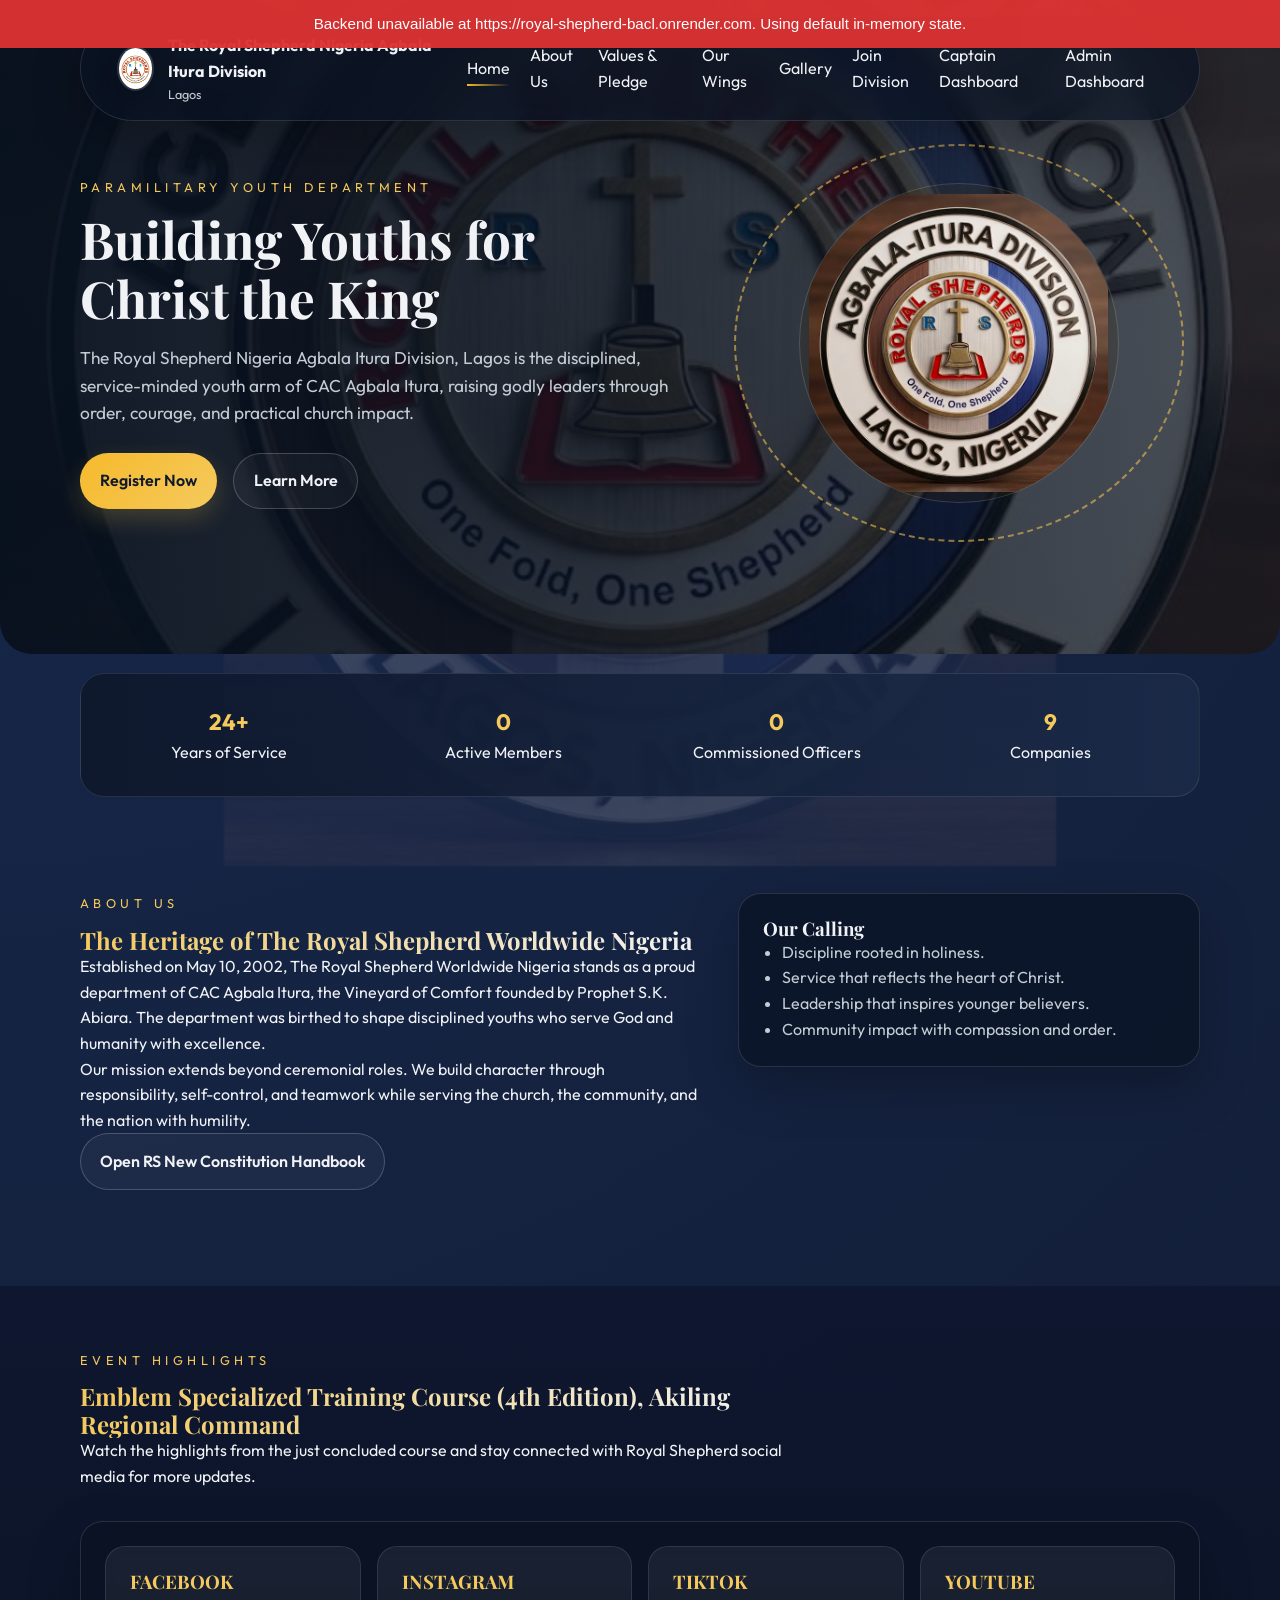
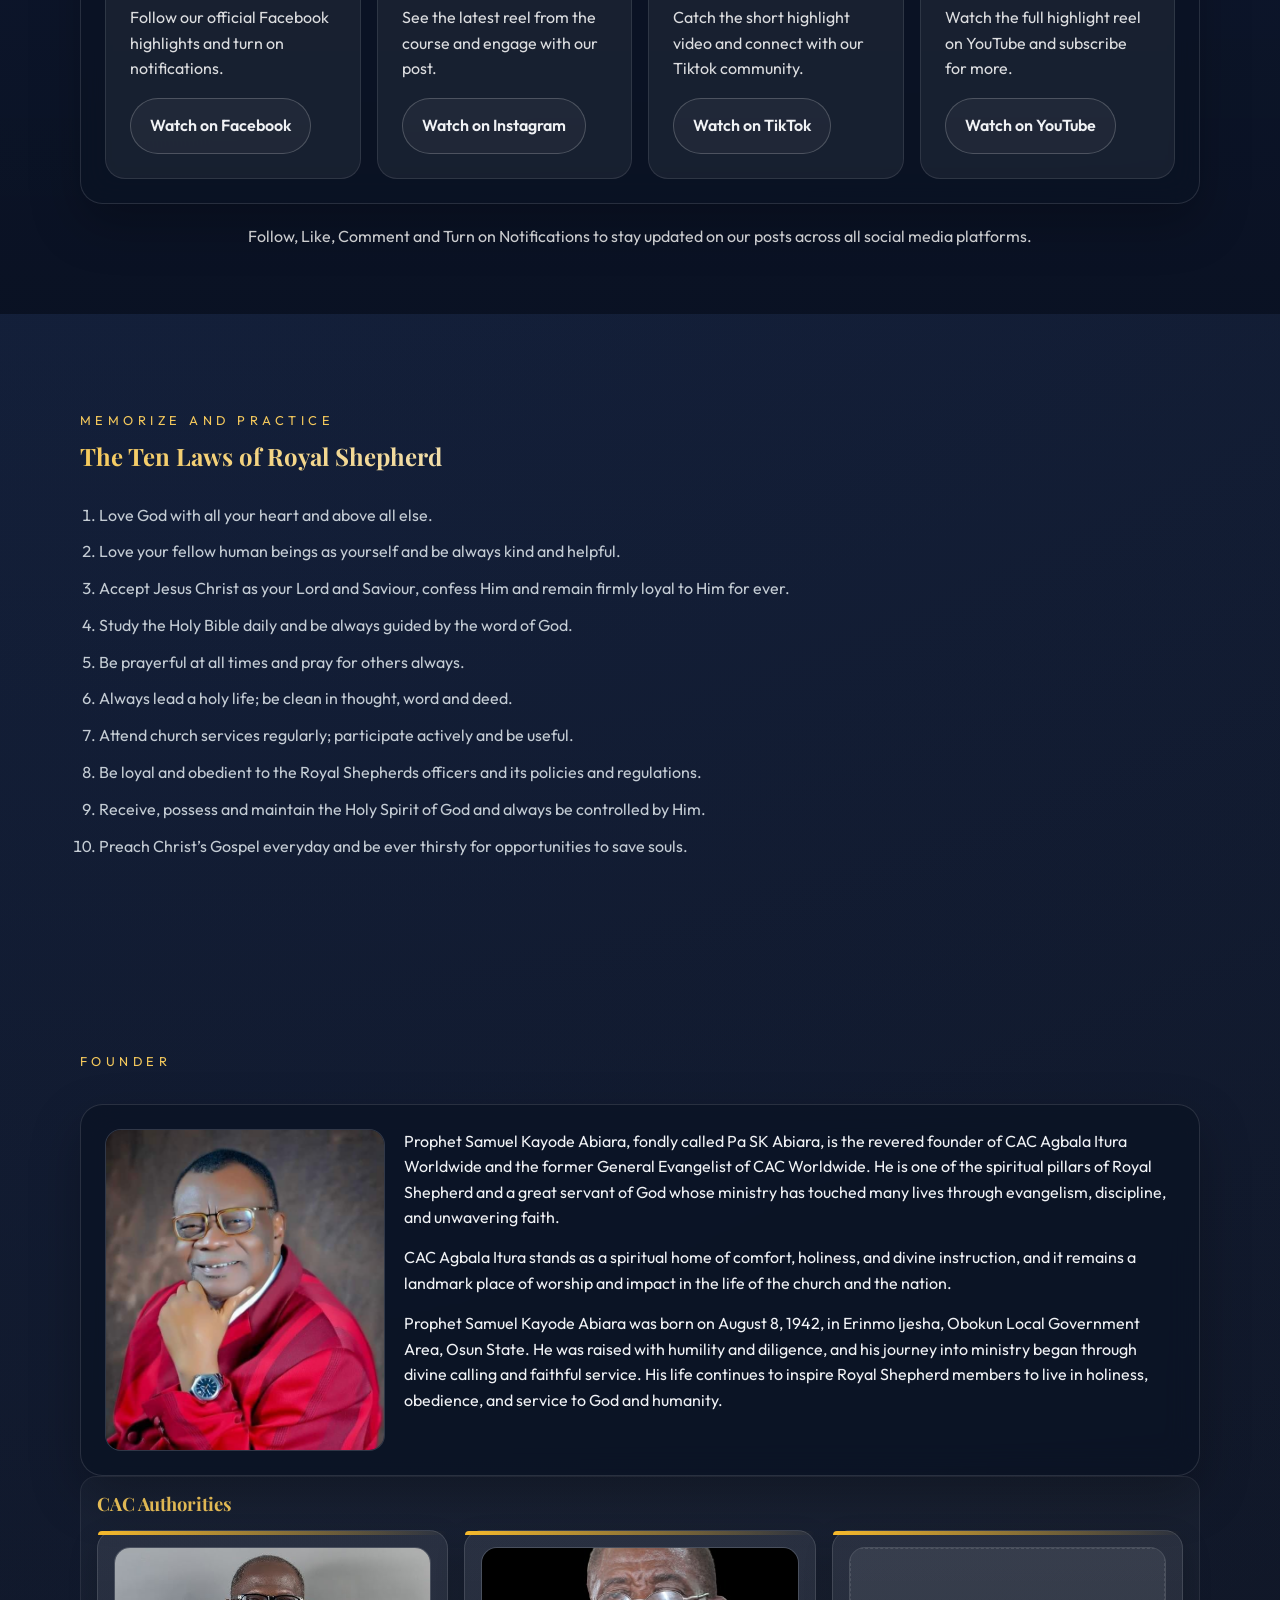
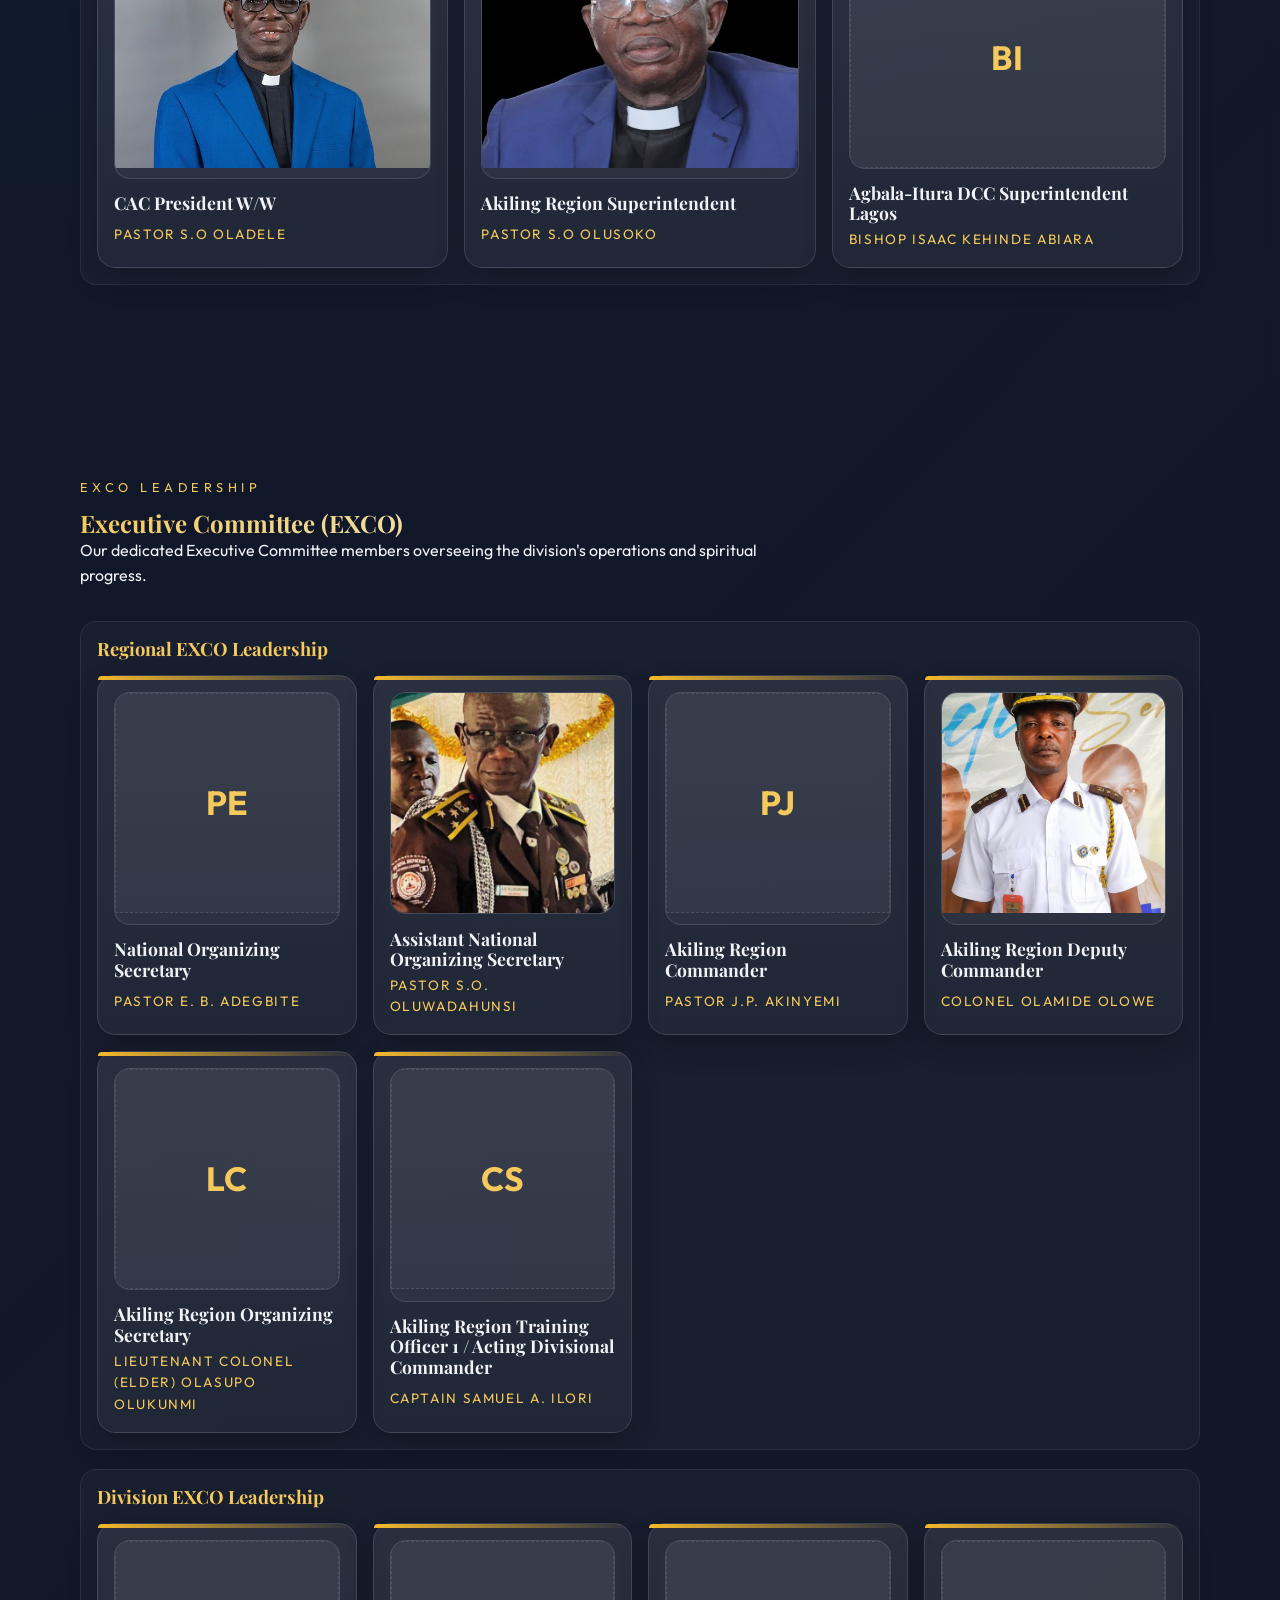
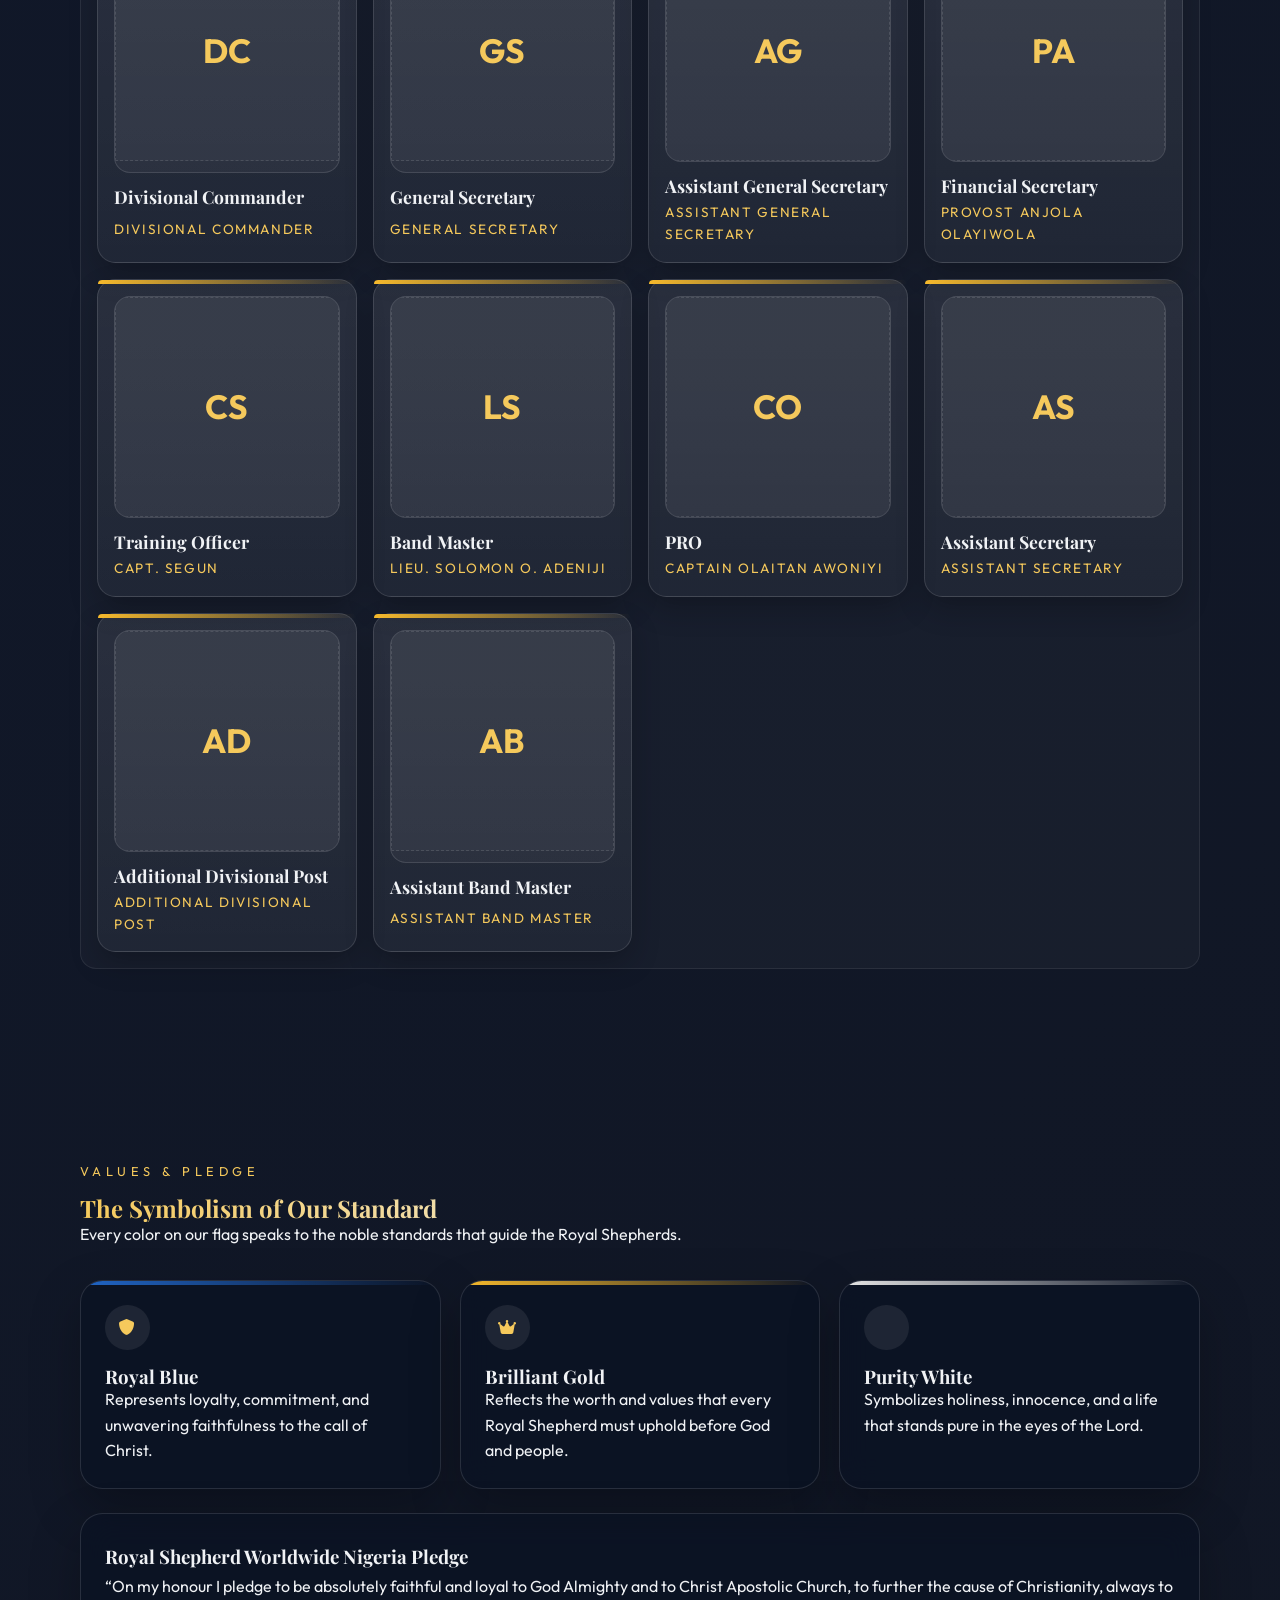
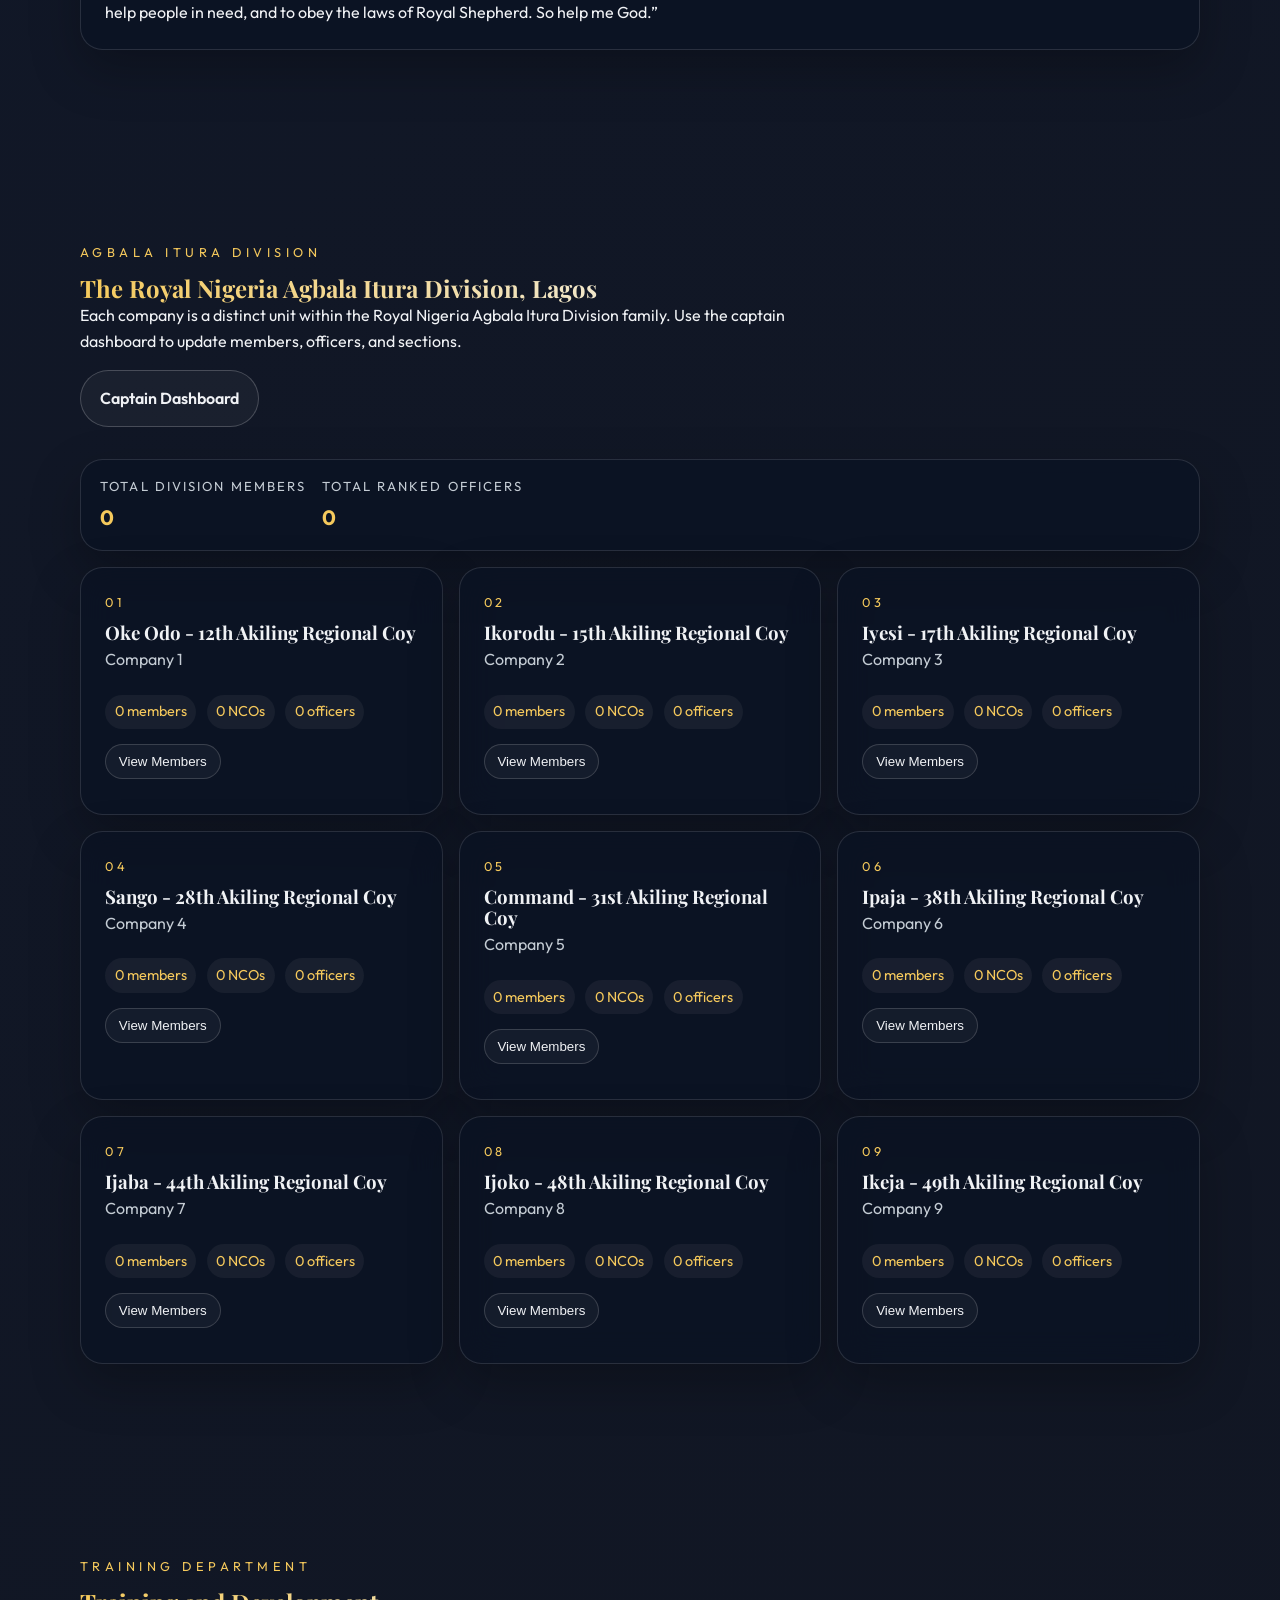
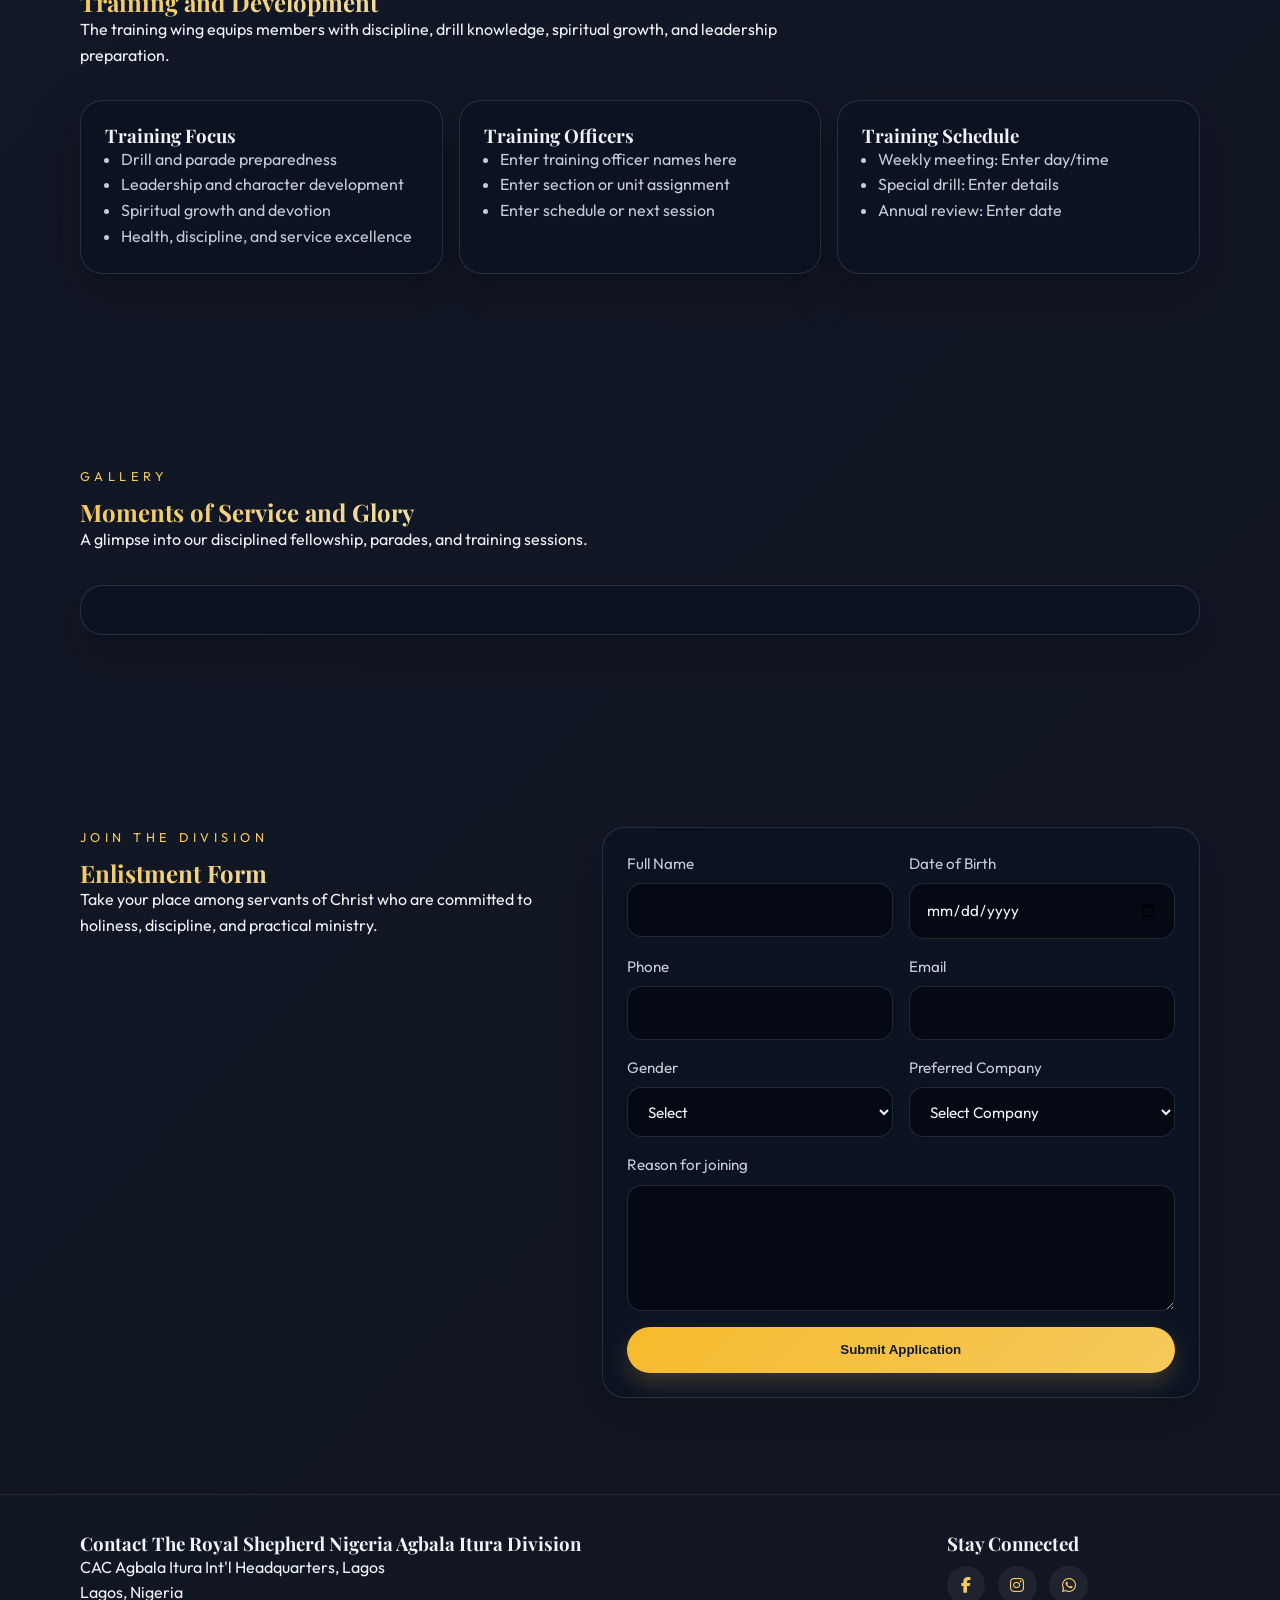
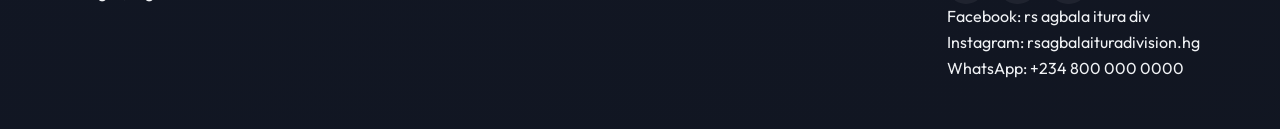
==== commit 11a639b0: "Add Google Search Console verification tag" ====
--- a/index.html
+++ b/index.html
@@ -10,6 +10,7 @@
     />
     <link rel="preconnect" href="https://fonts.googleapis.com" />
     <link rel="preconnect" href="https://fonts.gstatic.com" crossorigin />
+    <meta name="google-site-verification" content="8P8YVLoPAE7PZO-1m8mKQS5d8geSuYn6-XjpVPpYEw" />
     <meta name="rs-backend-url" content="https://royal-shepherd-bacl.onrender.com" />
     <script>
       window.RS_BACKEND_URL = 'https://royal-shepherd-bacl.onrender.com';
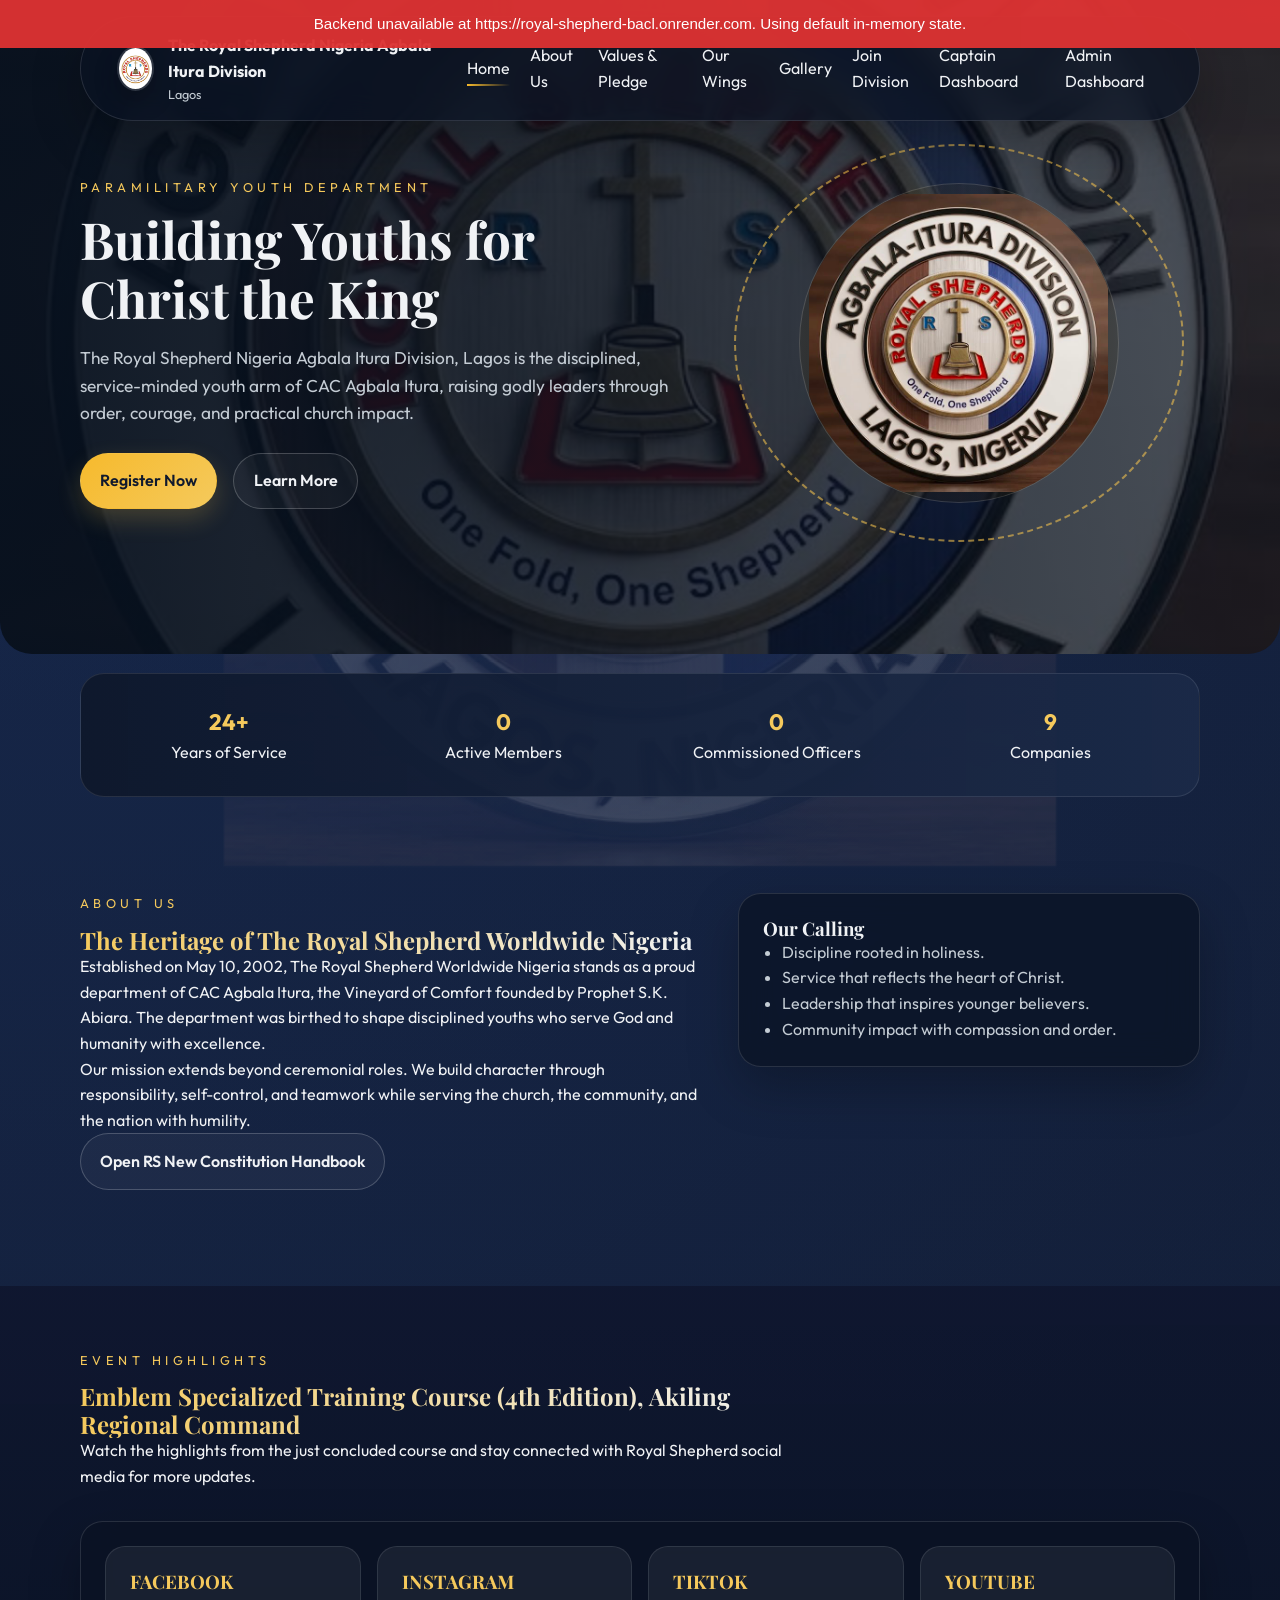
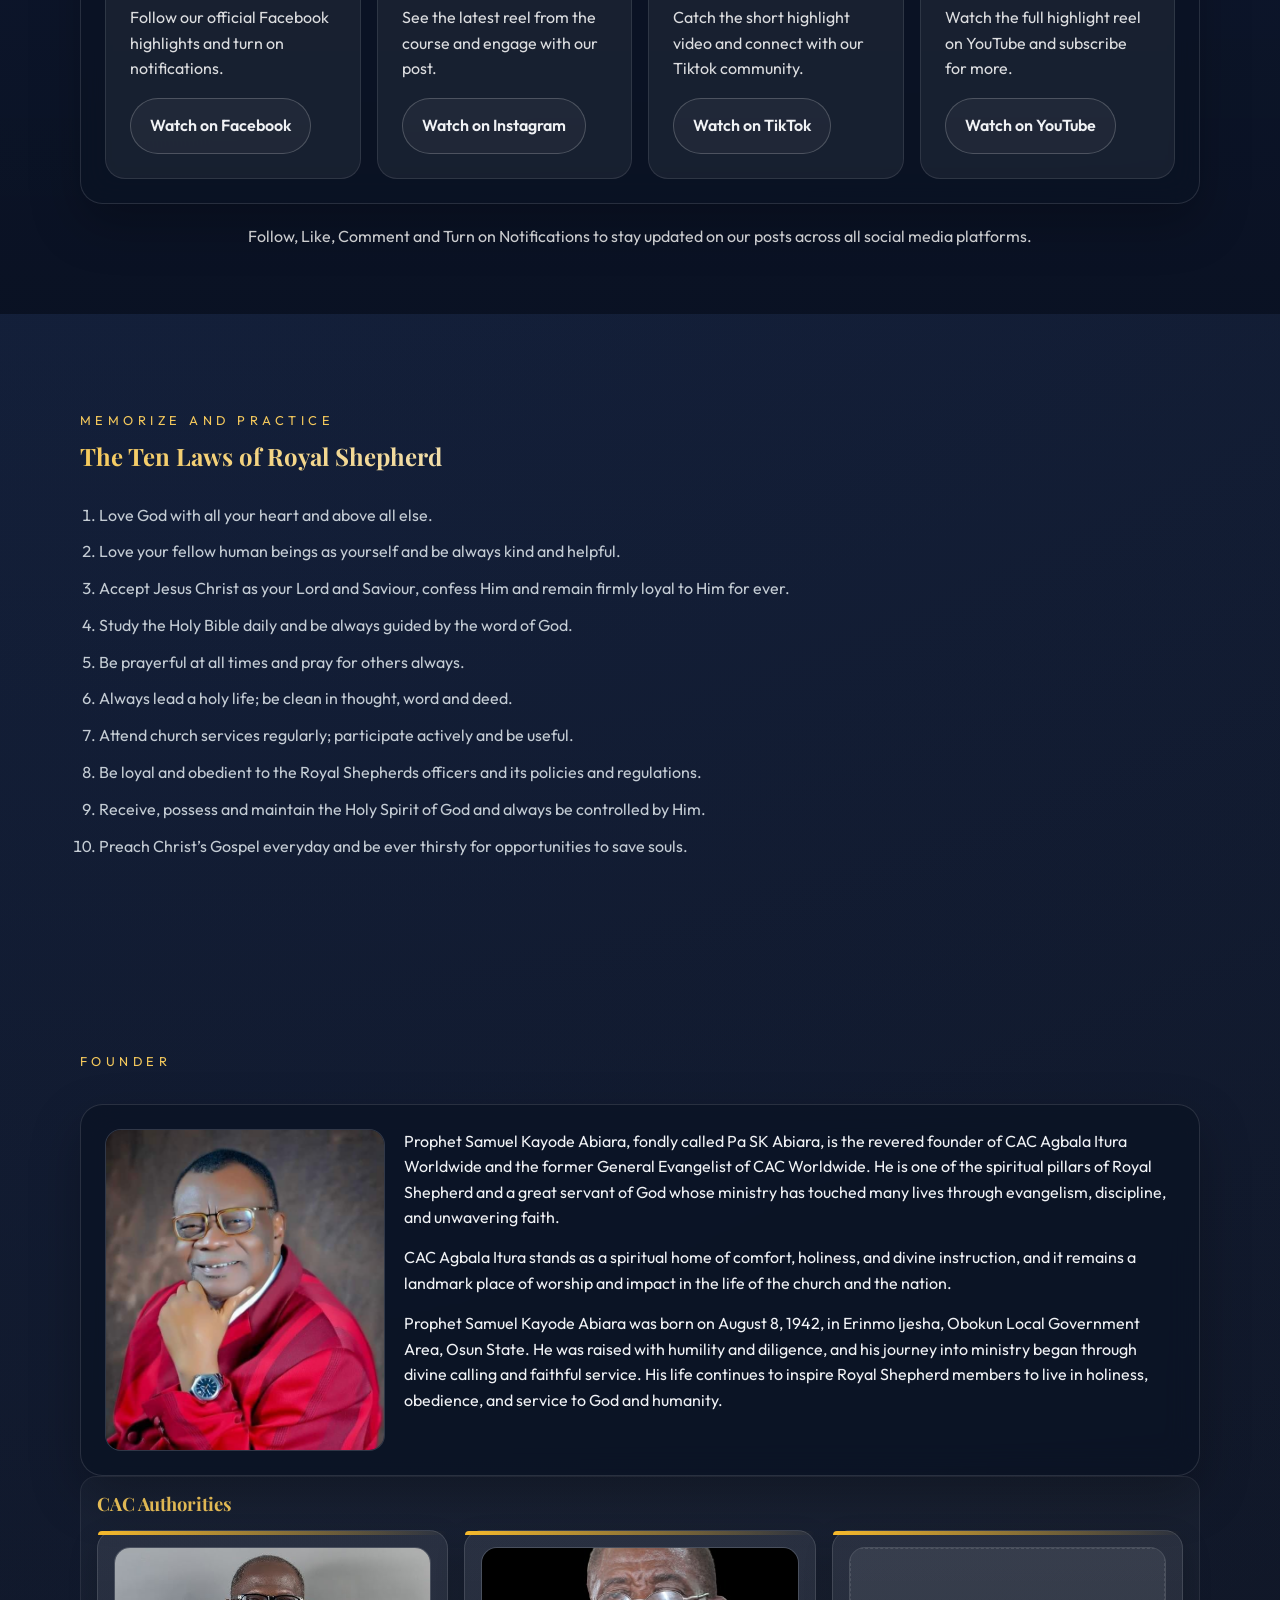
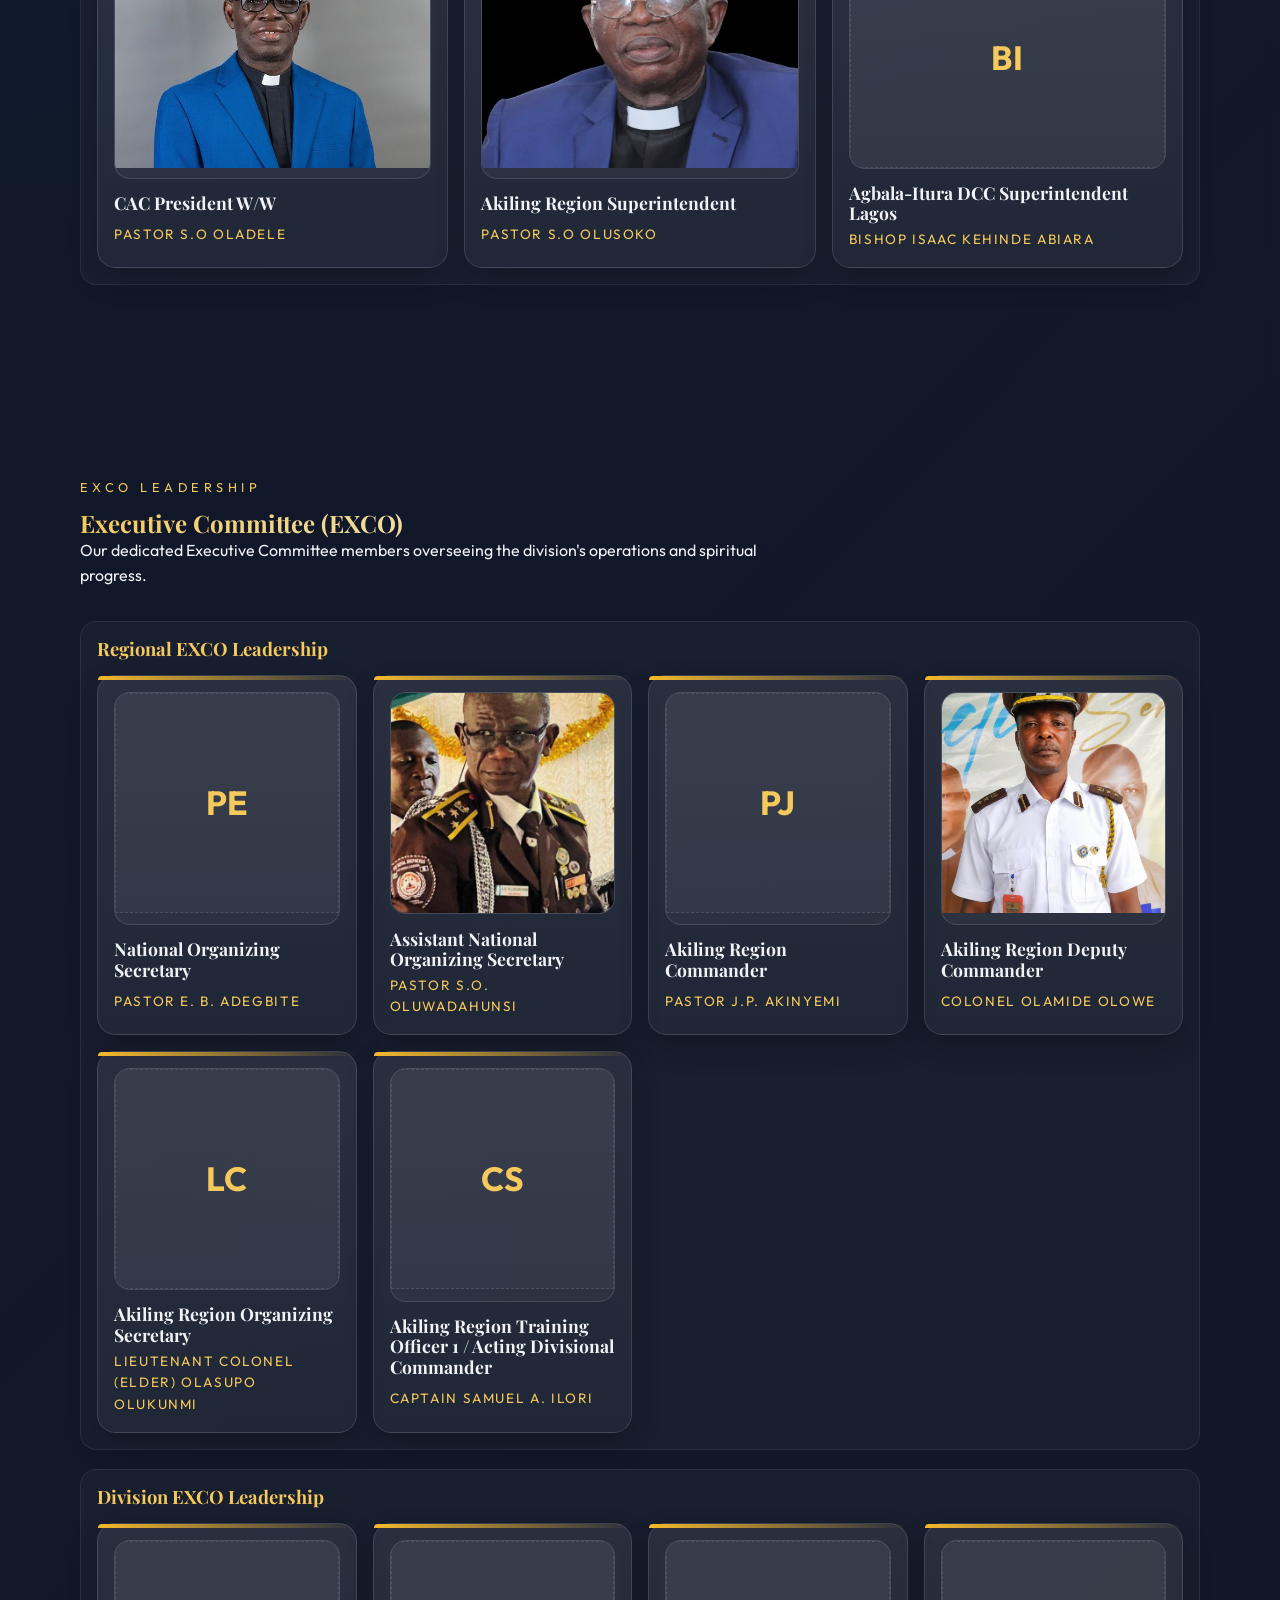
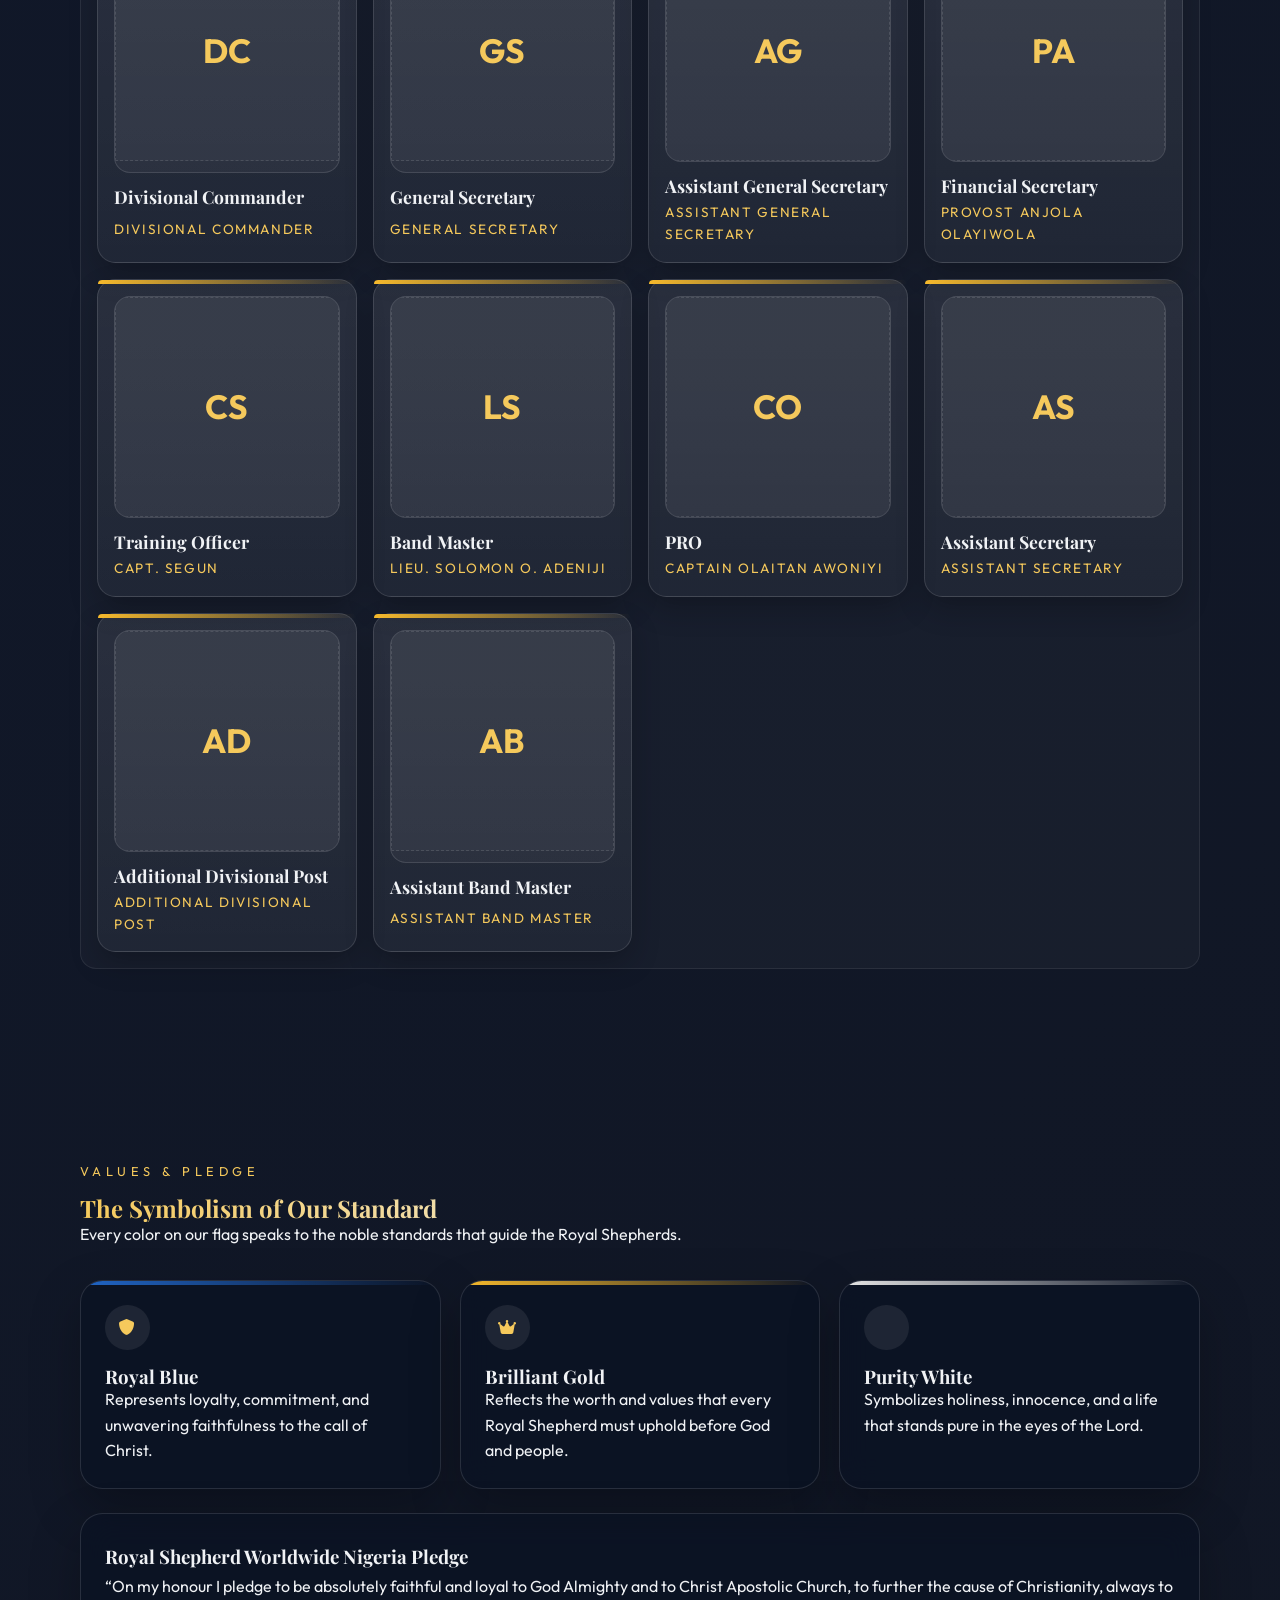
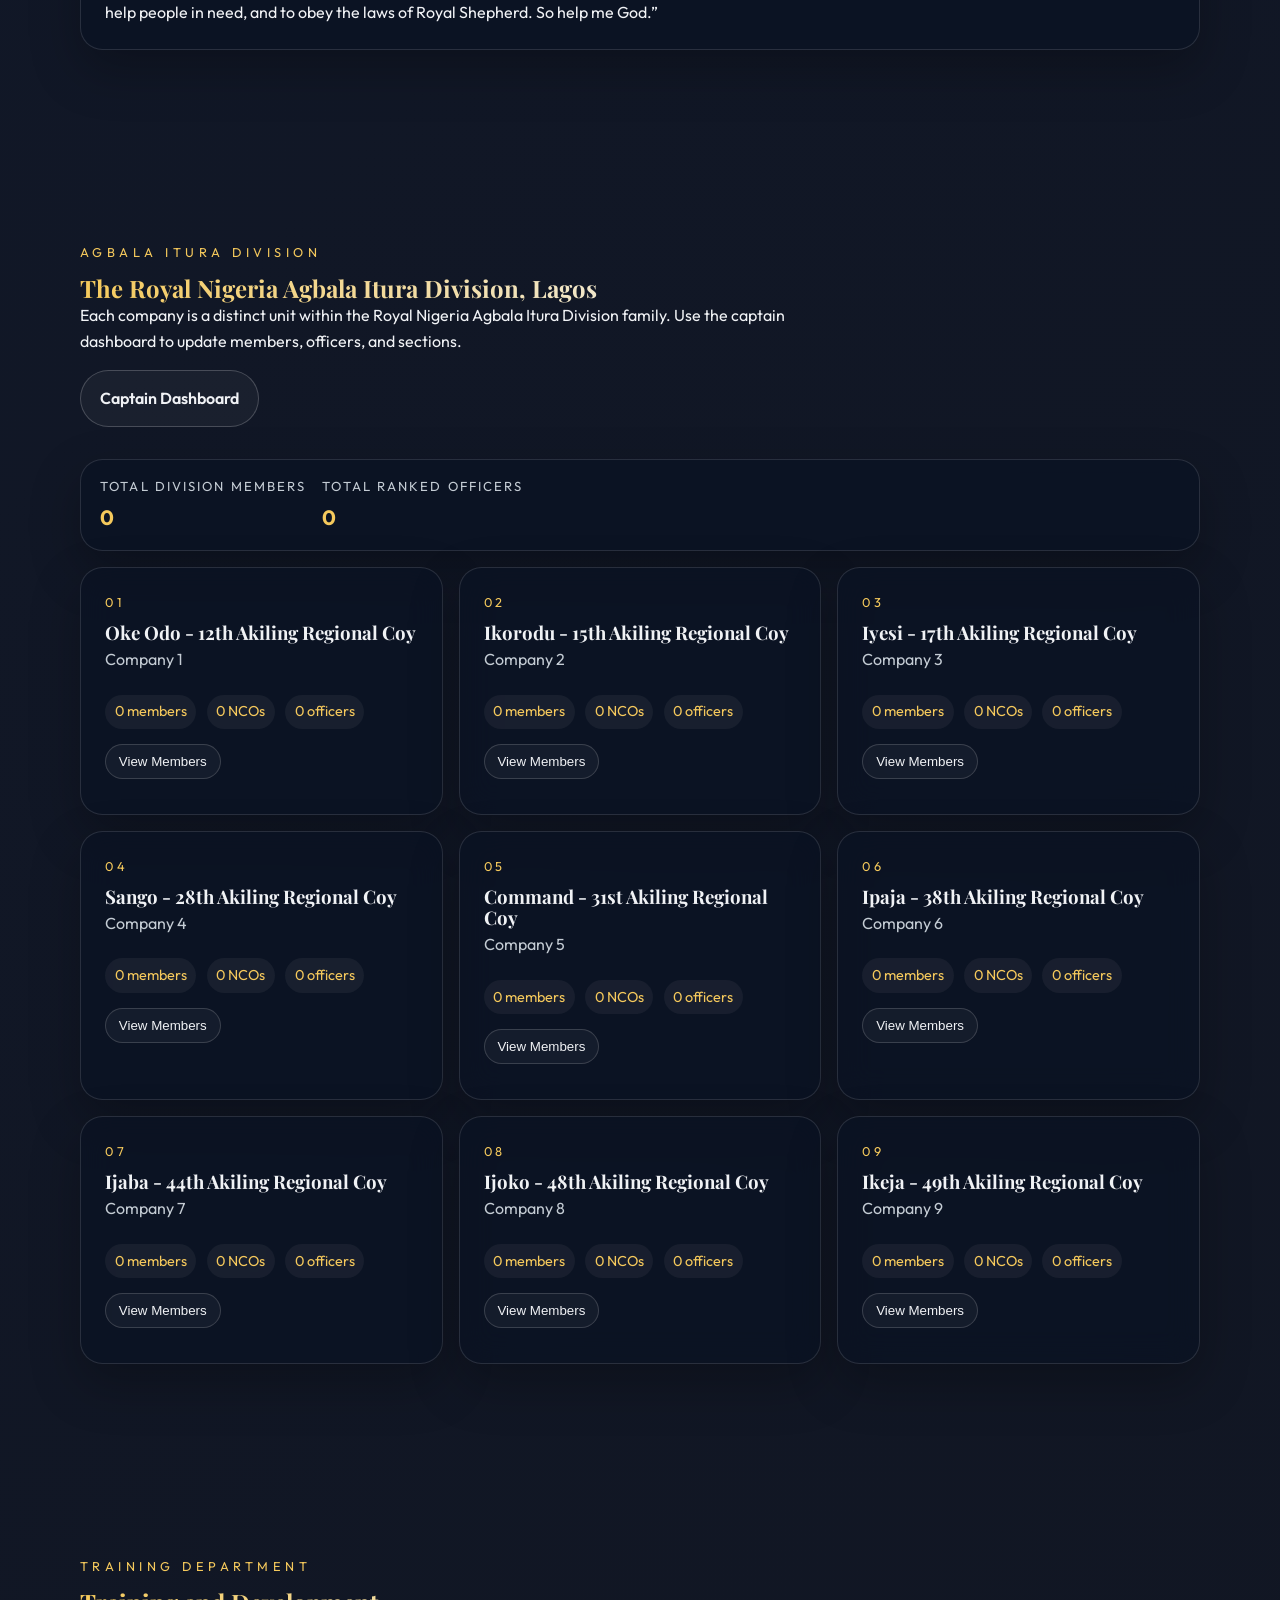
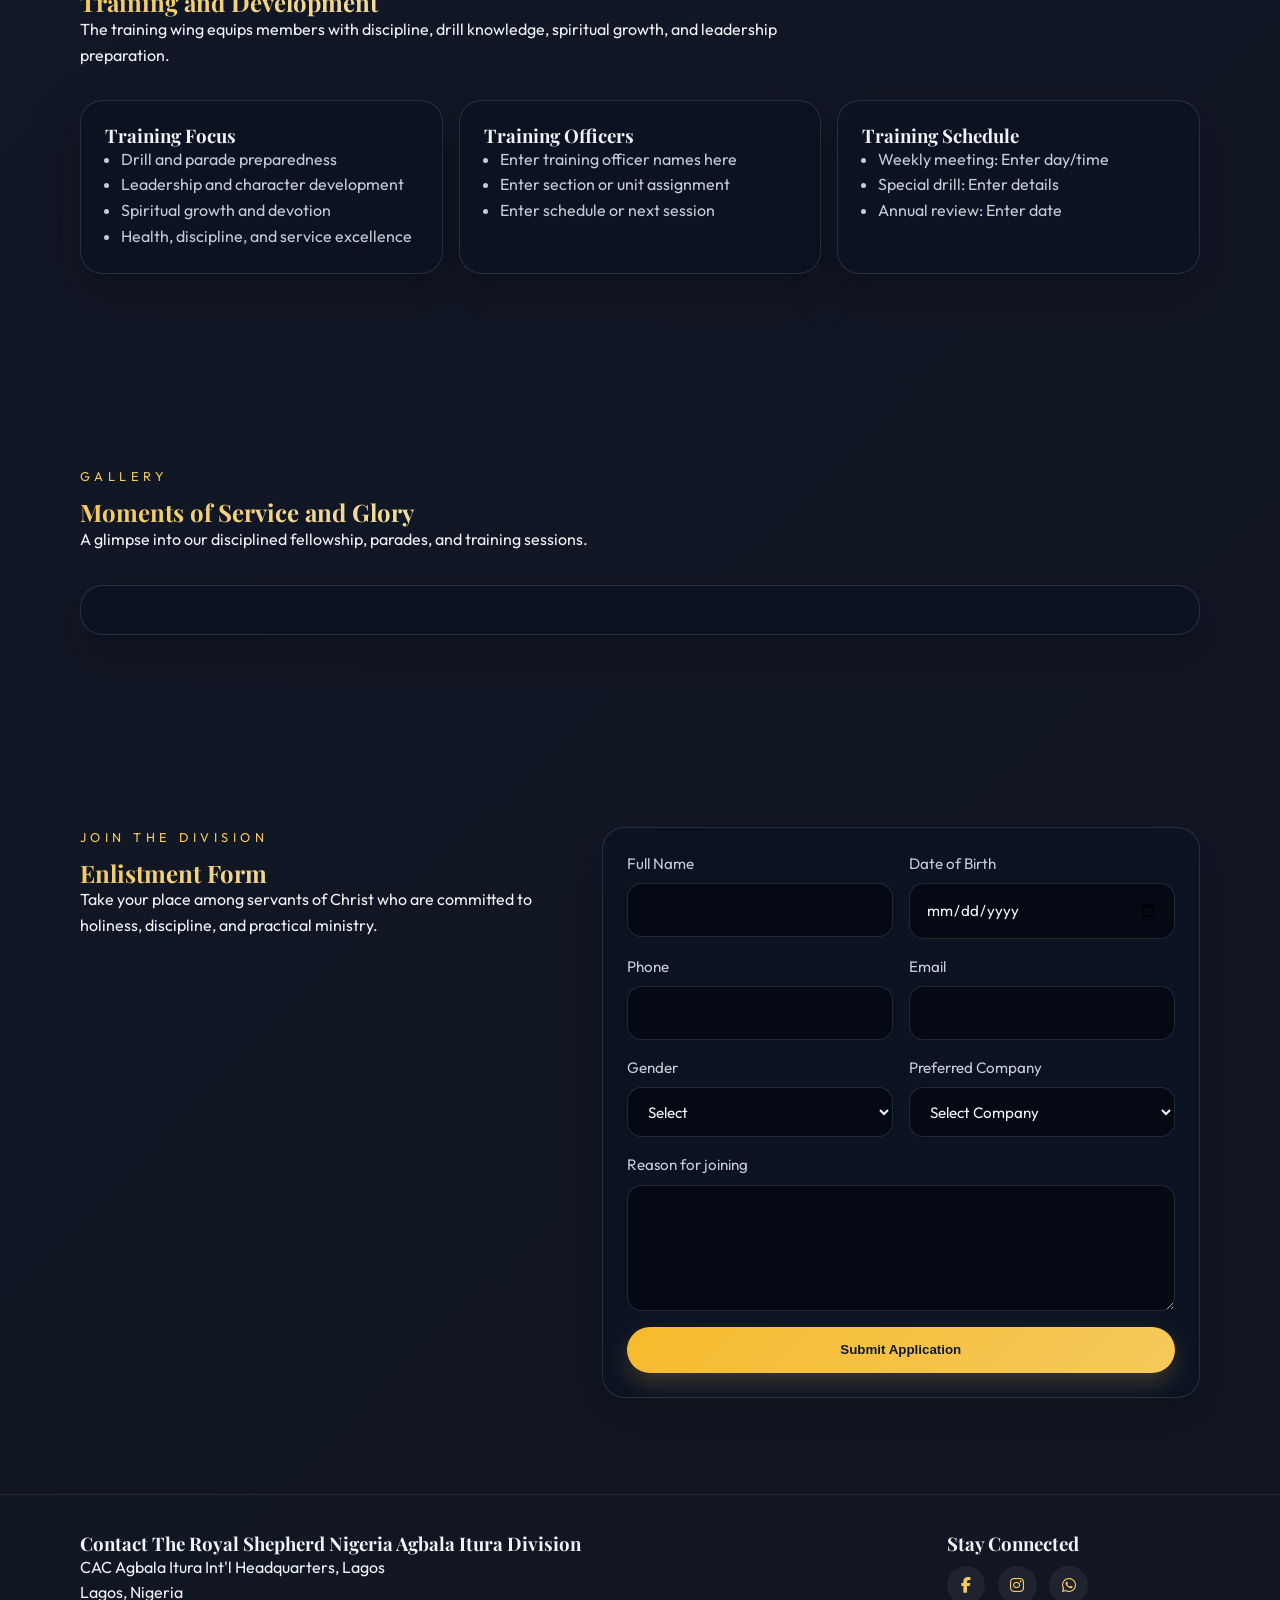
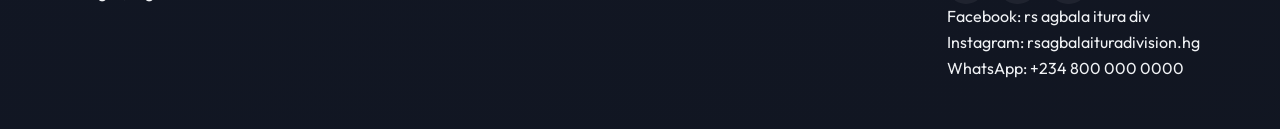
==== commit 29ed800e: "Add Google Search Console verification tag" ====
--- a/index.html
+++ b/index.html
@@ -2,6 +2,7 @@
 <html lang="en">
   <head>
     <meta charset="UTF-8" />
+    <meta name="google-site-verification" content="8P8Y9VLoPAE7PZO-1m8mKQS5d8geSuYn6-XjpVPpYEw" />
     <meta name="viewport" content="width=device-width, initial-scale=1.0" />
     <title>The Royal Shepherd Nigeria Agbala Itura Division, Lagos</title>
     <meta
@@ -10,7 +11,6 @@
     />
     <link rel="preconnect" href="https://fonts.googleapis.com" />
     <link rel="preconnect" href="https://fonts.gstatic.com" crossorigin />
-    <meta name="google-site-verification" content="8P8YVLoPAE7PZO-1m8mKQS5d8geSuYn6-XjpVPpYEw" />
     <meta name="rs-backend-url" content="https://royal-shepherd-bacl.onrender.com" />
     <script>
       window.RS_BACKEND_URL = 'https://royal-shepherd-bacl.onrender.com';
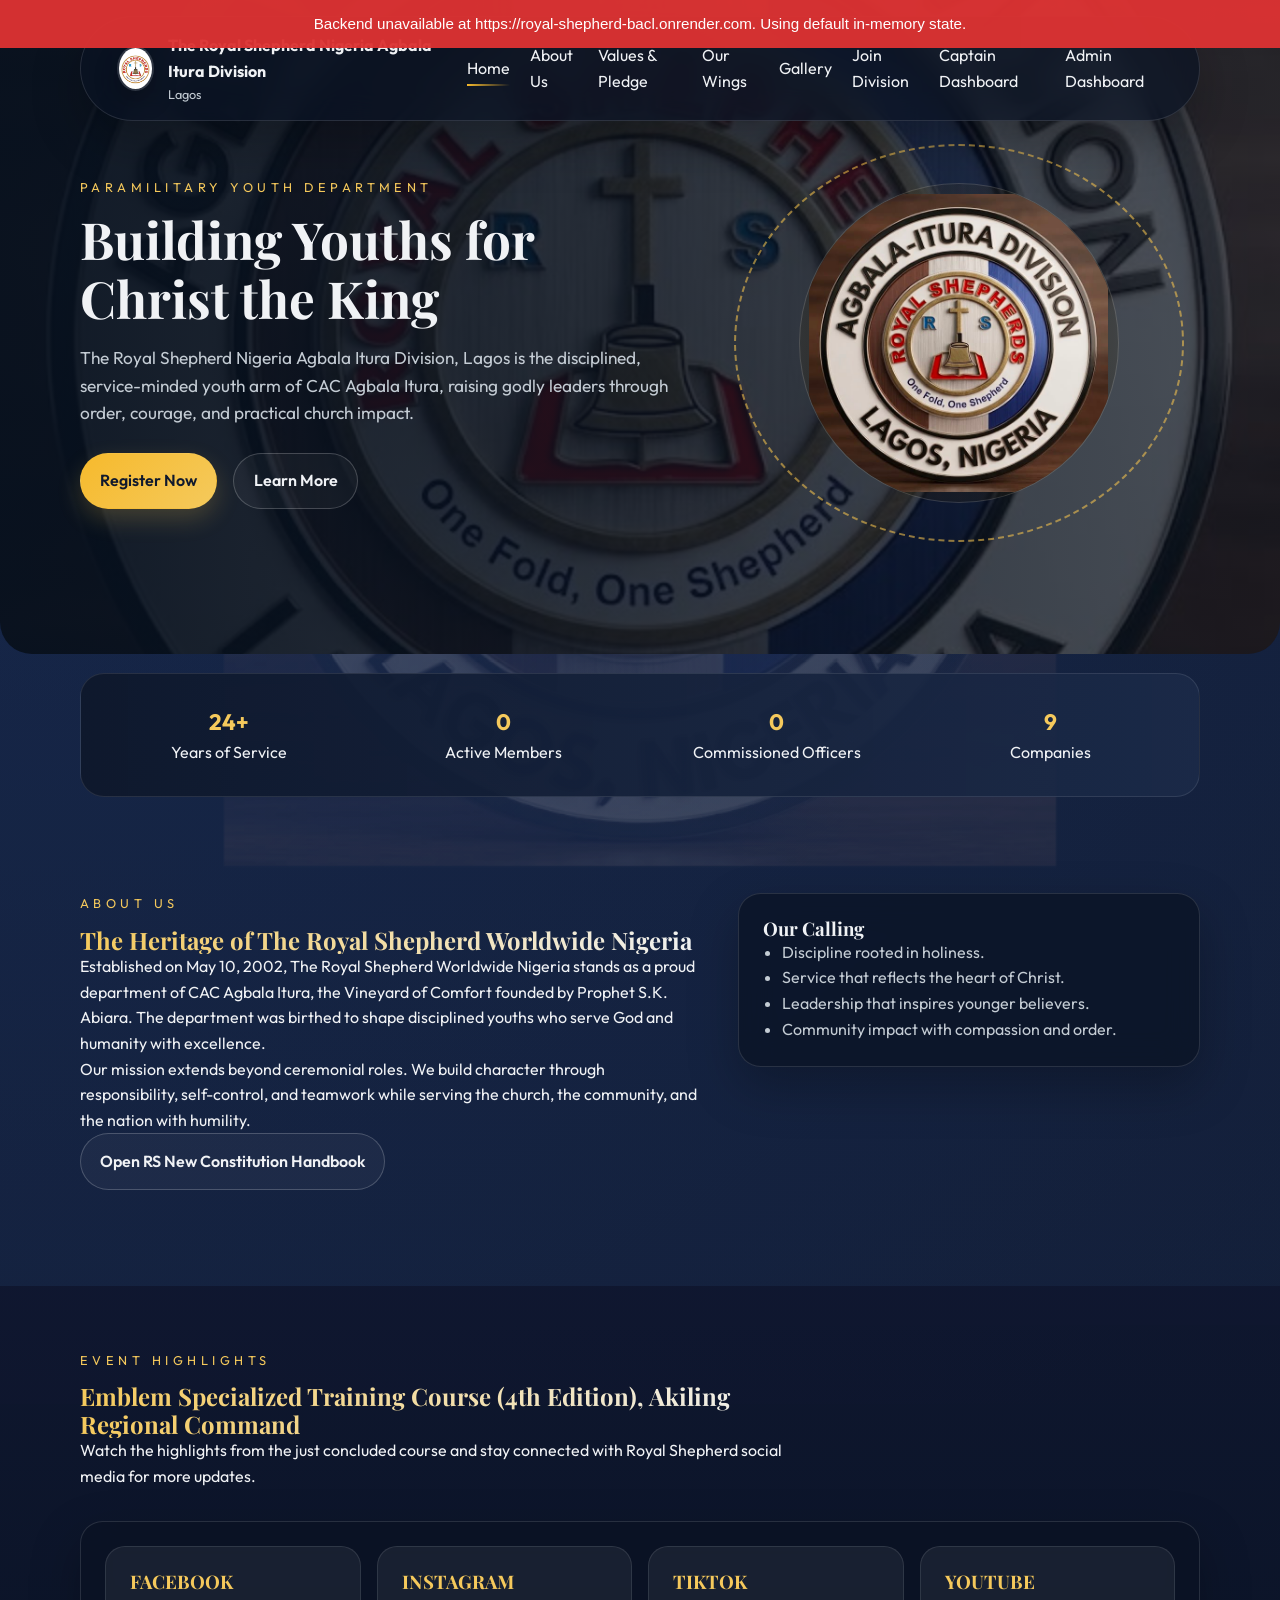
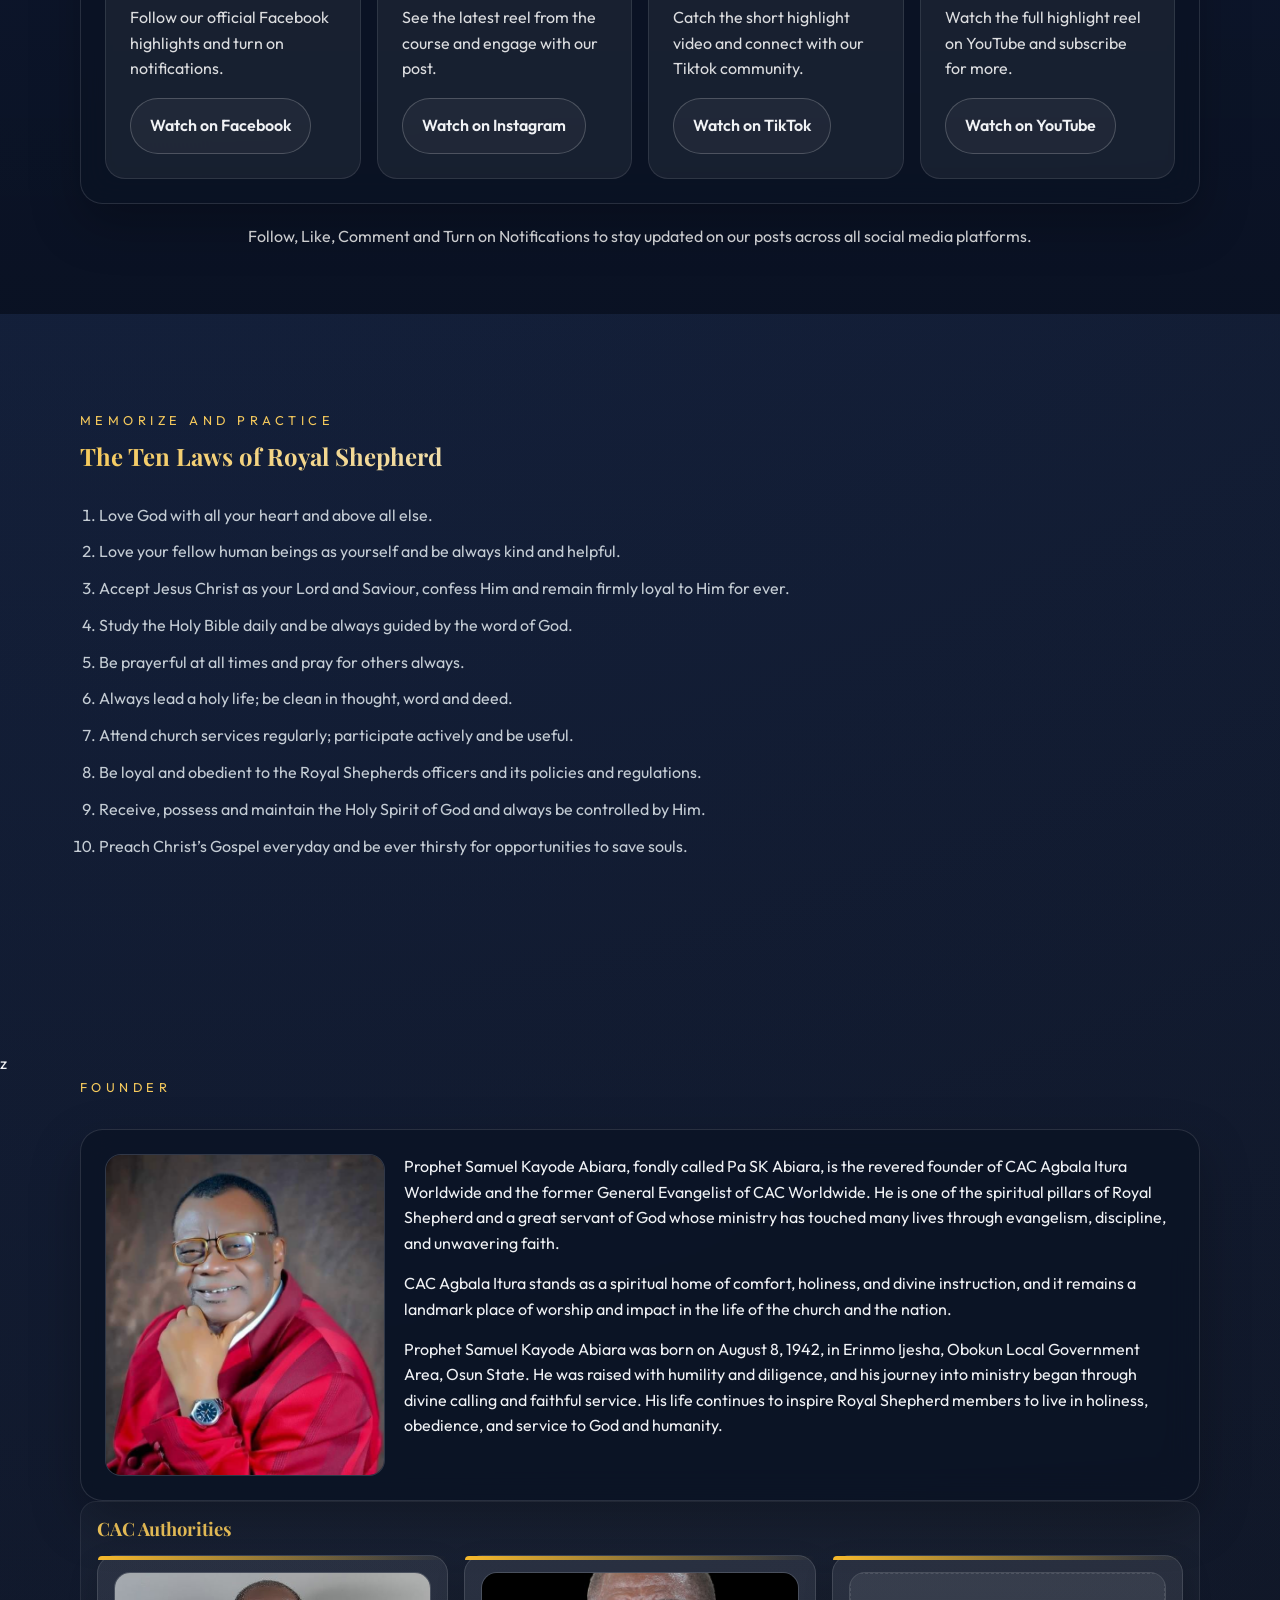
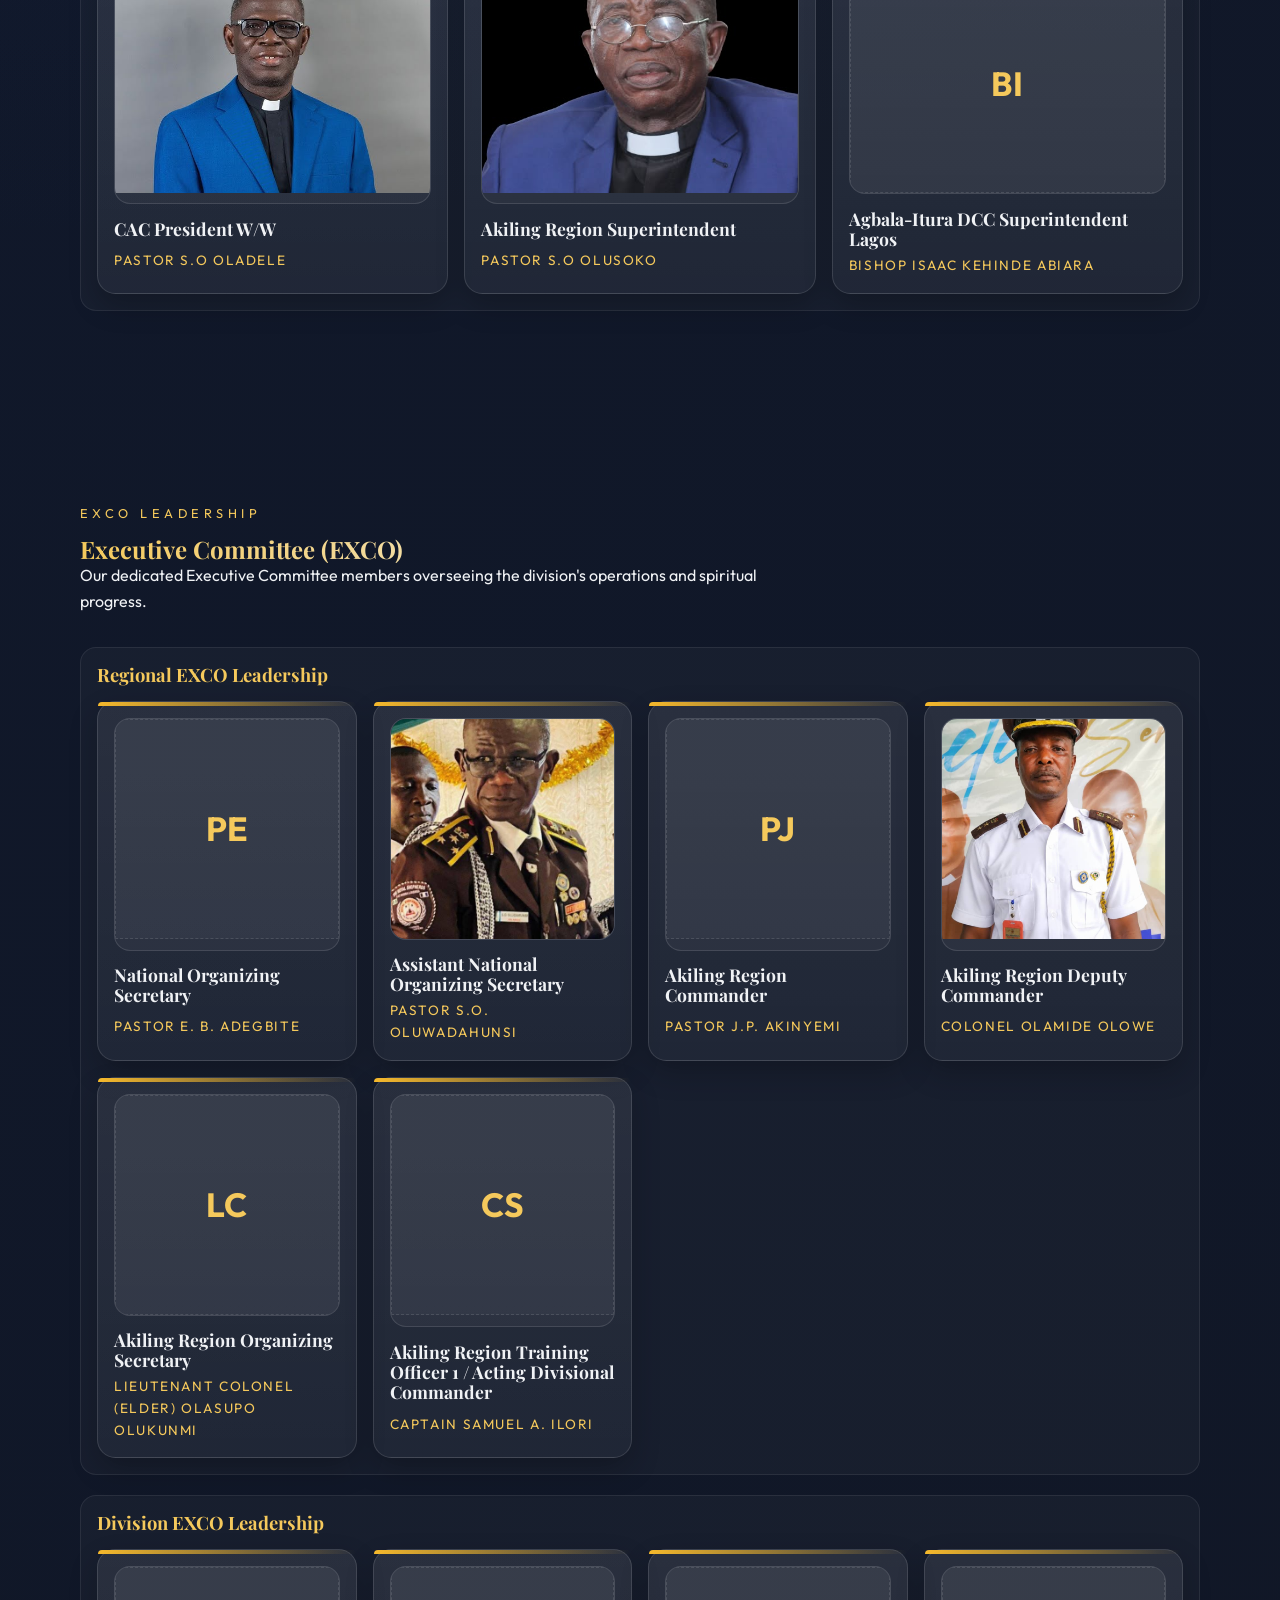
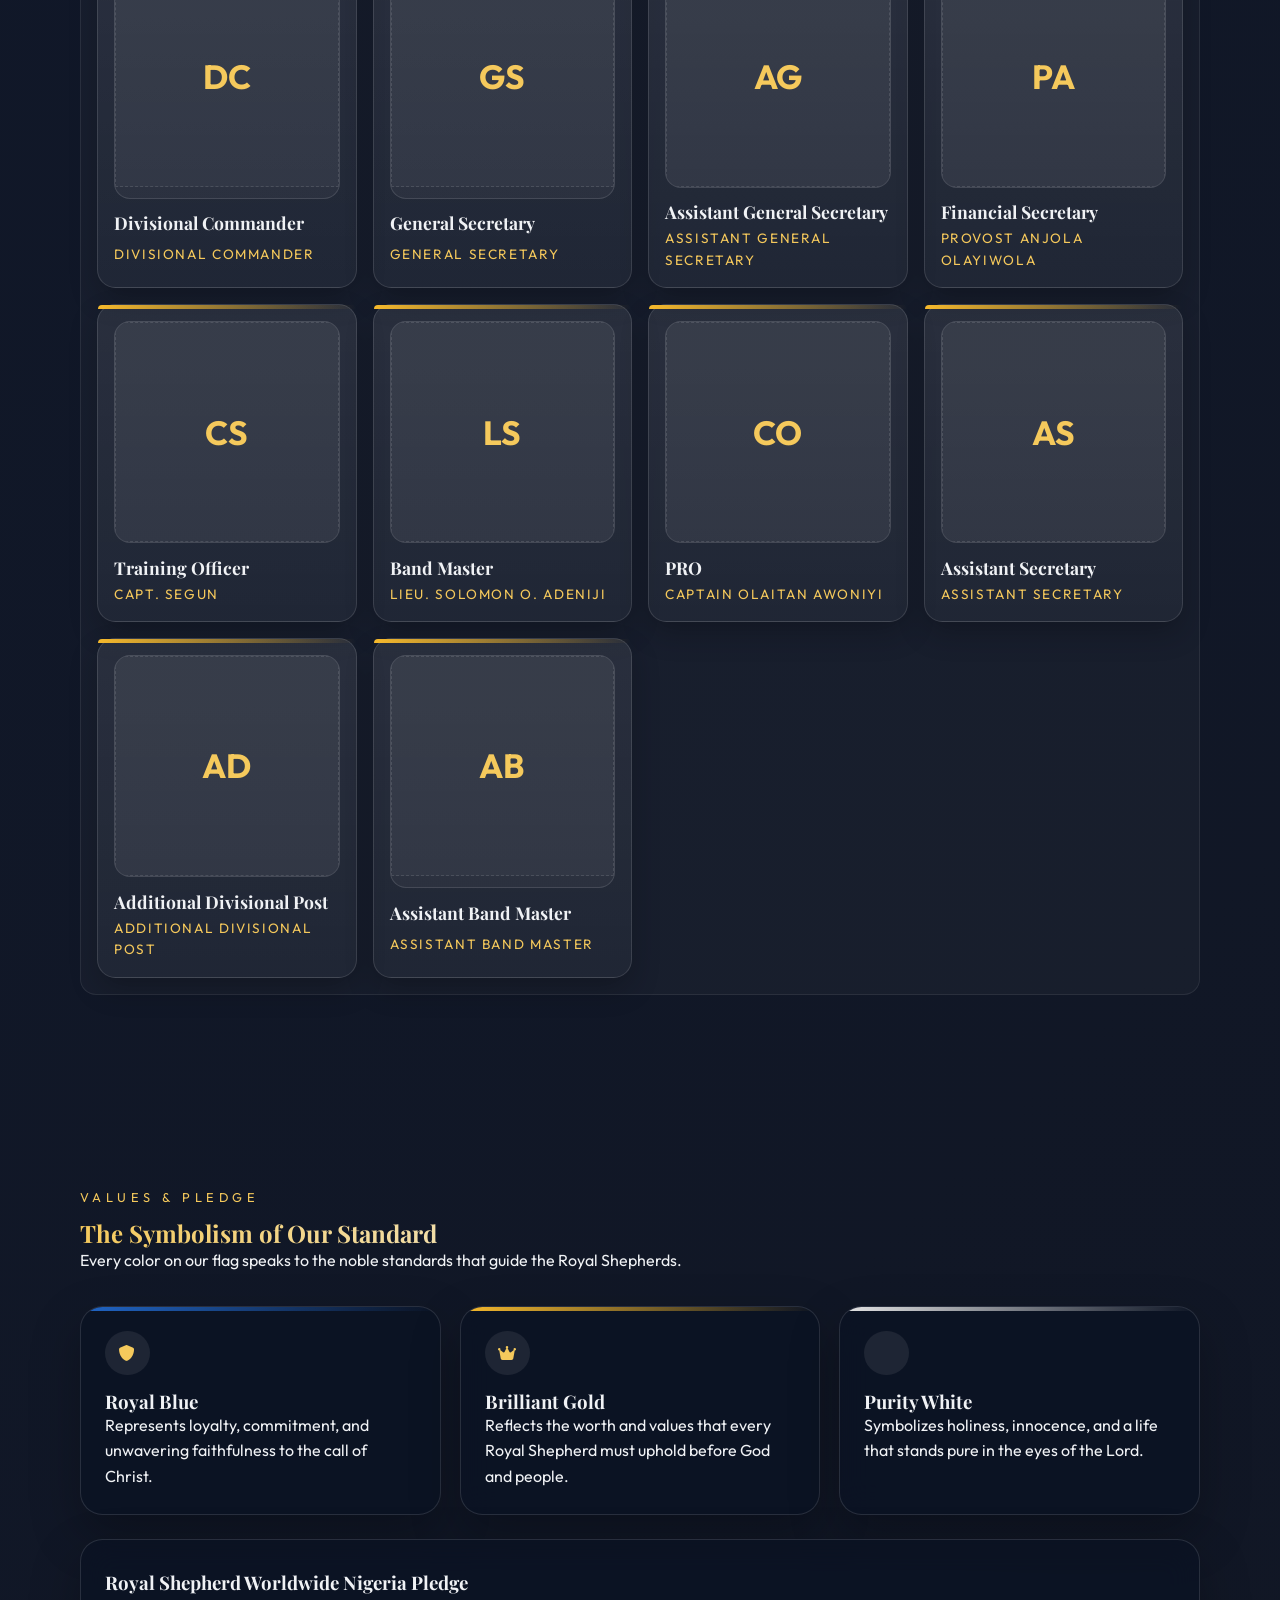
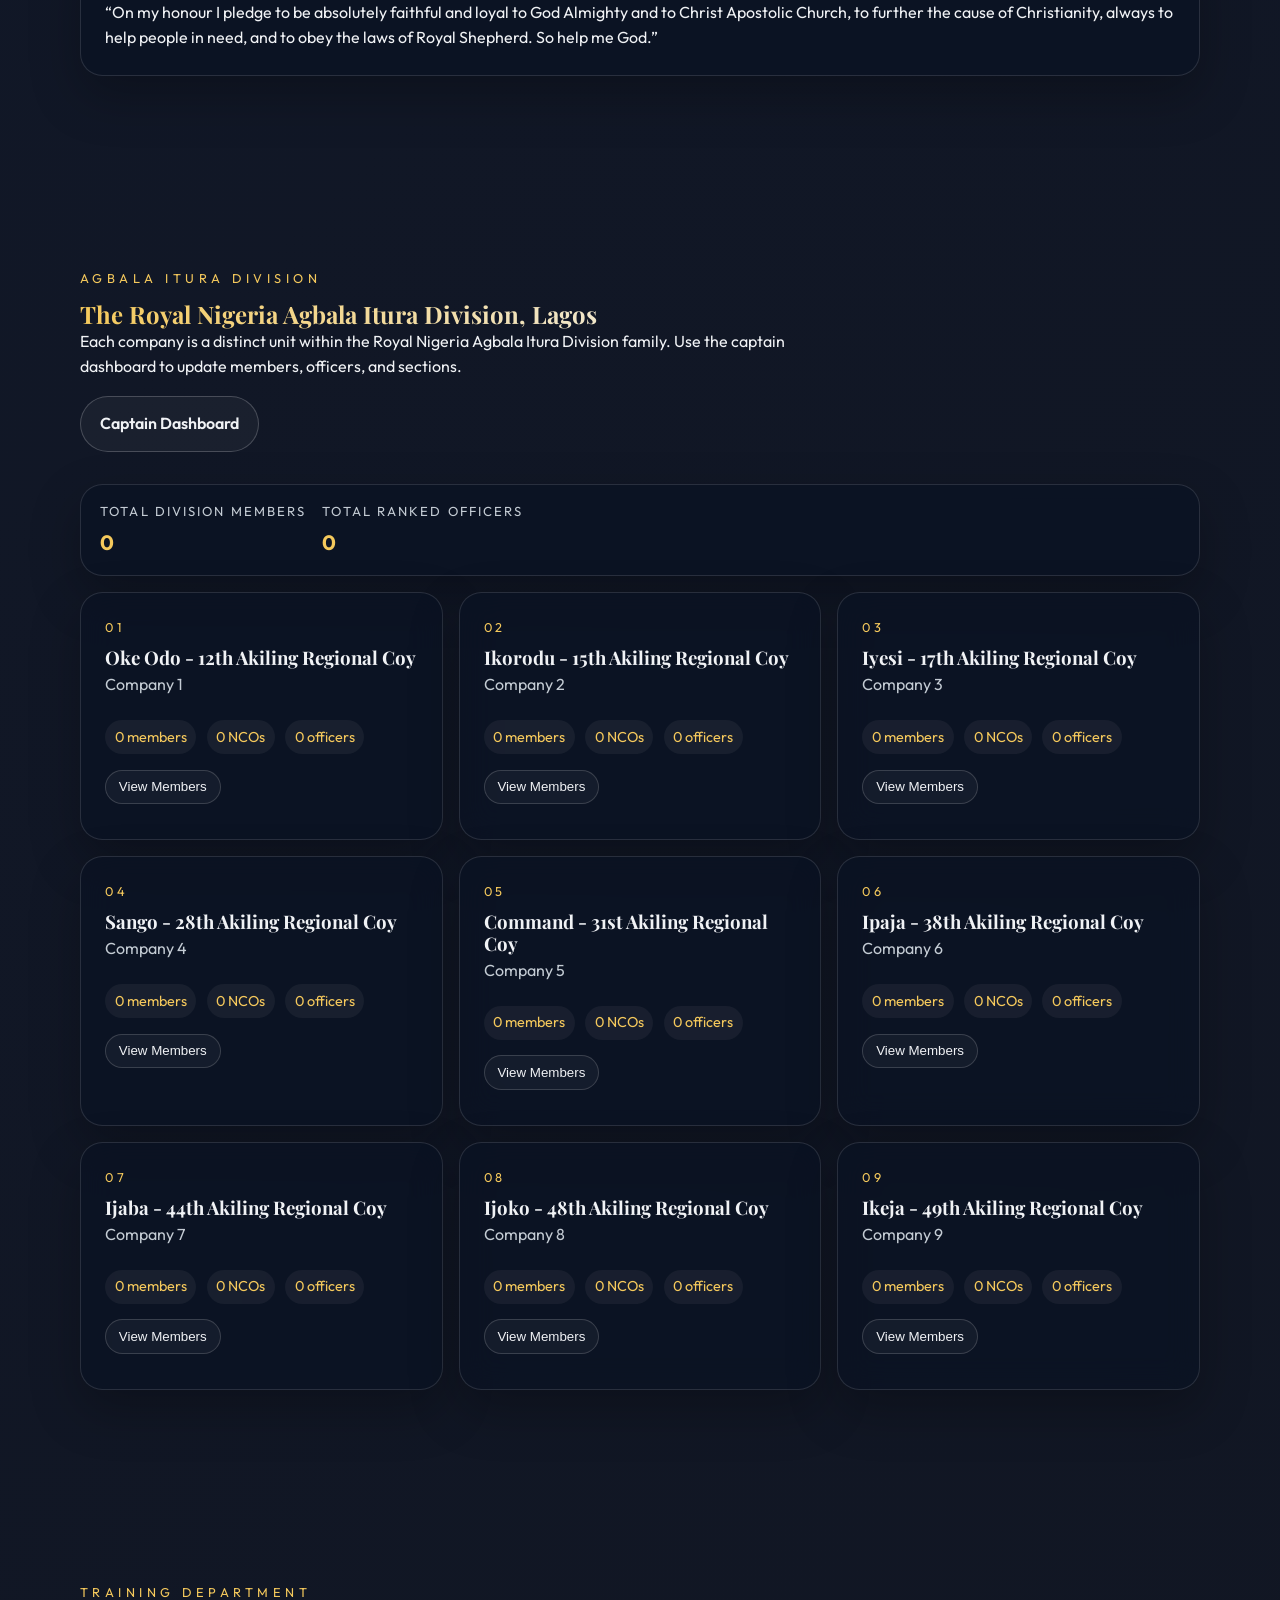
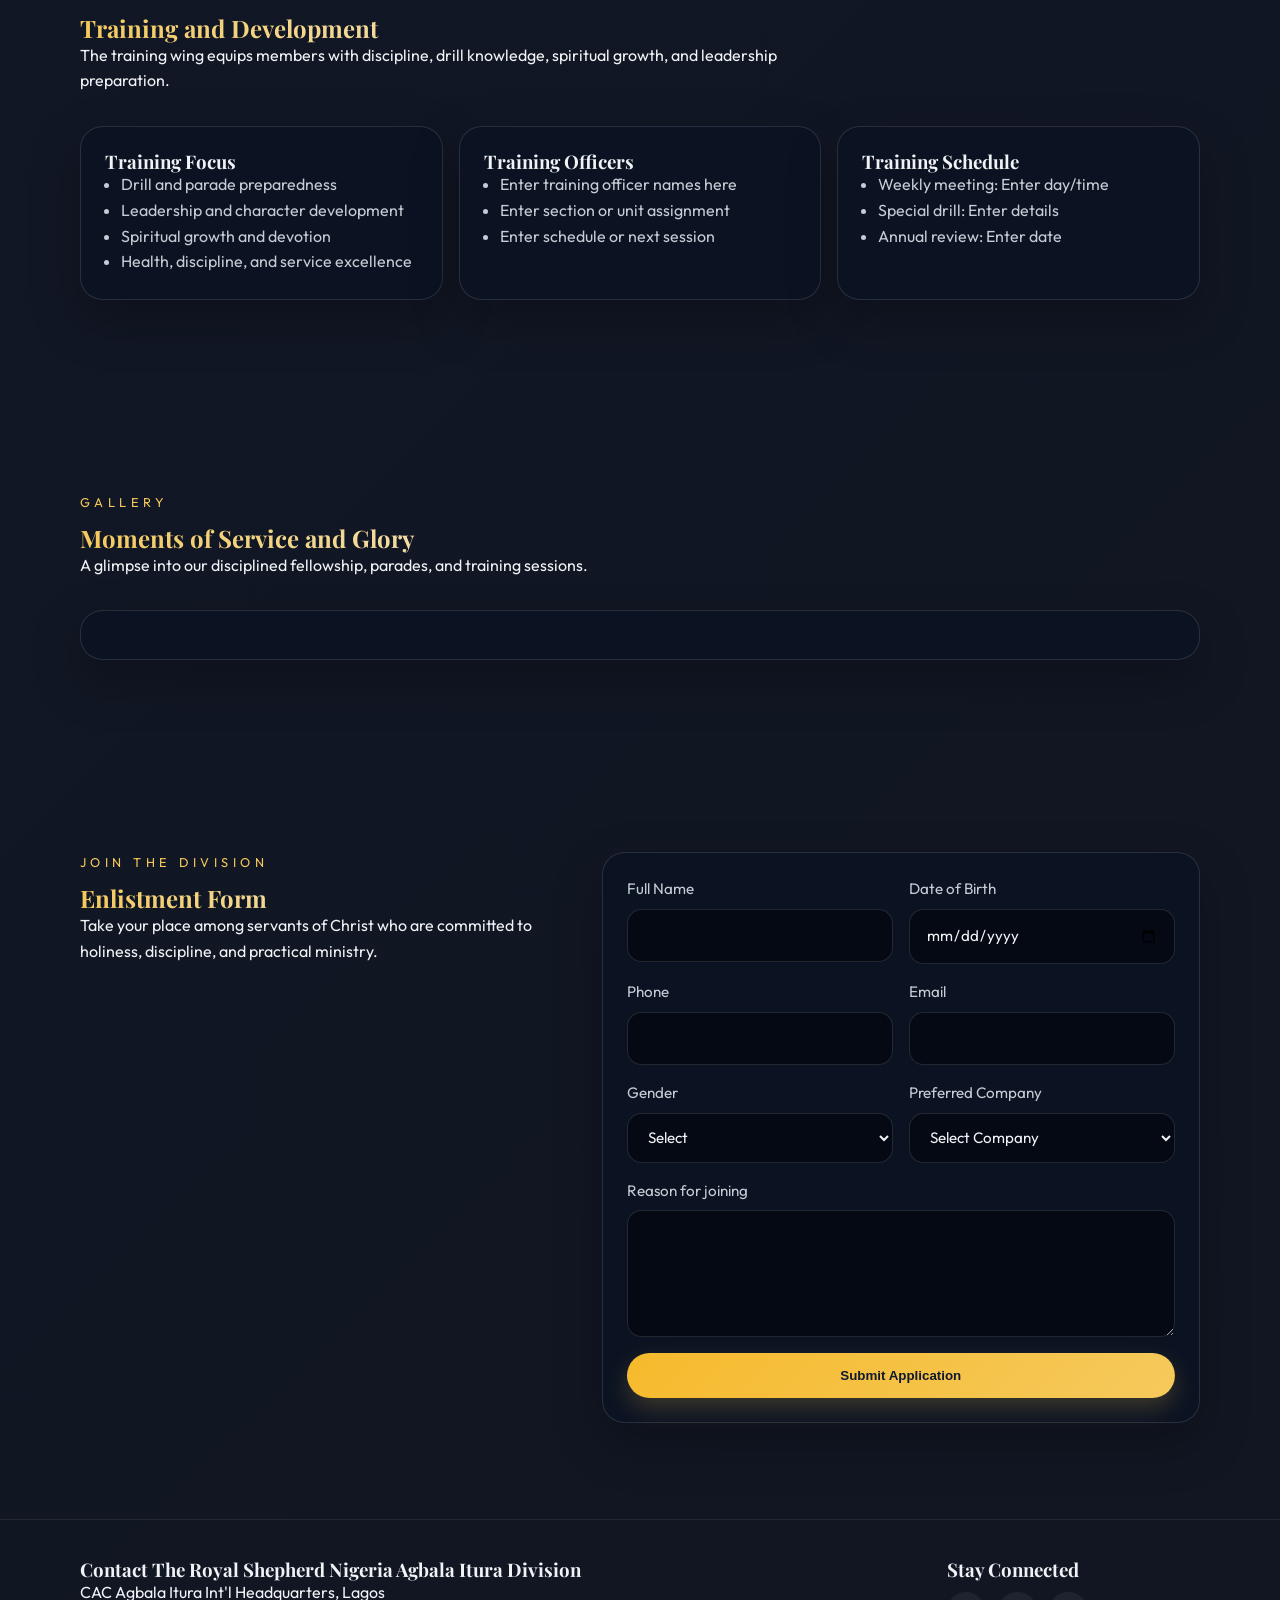
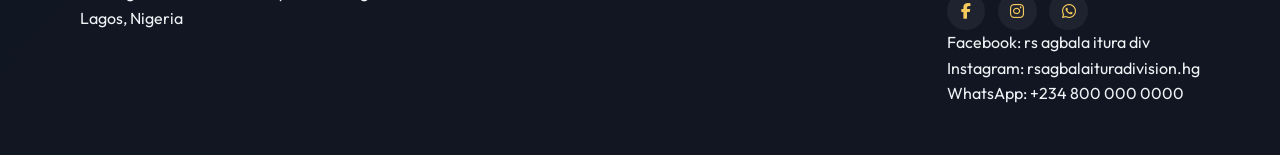
==== commit 72a0f259: "Fix: force correct RS_BACKEND_URL to Render backend" ====
--- a/index.html
+++ b/index.html
@@ -4,15 +4,28 @@
     <meta charset="UTF-8" />
     <meta name="google-site-verification" content="8P8Y9VLoPAE7PZO-1m8mKQS5d8geSuYn6-XjpVPpYEw" />
     <meta name="viewport" content="width=device-width, initial-scale=1.0" />
-    <title>The Royal Shepherd Nigeria Agbala Itura Division, Lagos</title>
-    <meta
-      name="description"
-      content="The Royal Shepherd Nigeria Agbala Itura Division, Lagos is a disciplined youth department focused on service, leadership, and holiness."
-    />
+    <title>Royal Shepherd Nigeria | Official Website</title>
+    <meta name="description" content="Official Royal Shepherd Nigeria website. View battalions, companies, officers, gallery, announcements, events and church activities." />
+    <meta name="keywords" content="Royal Shepherd Nigeria, Royal Shepherd, CAC, Church Brigade, Battalion, Gallery, Nigeria" />
+    <meta name="author" content="Royal Shepherd Nigeria" />
+    <meta name="robots" content="index,follow" />
+    <meta name="theme-color" content="#0B4EA2" />
+    <link rel="canonical" href="https://royalshepherd100.github.io/royal-shepherd/" />
+    <meta property="og:title" content="Royal Shepherd Nigeria" />
+    <meta property="og:description" content="Official Royal Shepherd Nigeria Website" />
+    <meta property="og:type" content="website" />
+    <meta property="og:url" content="https://royalshepherd100.github.io/royal-shepherd/" />
+    <meta property="og:image" content="https://royalshepherd100.github.io/royal-shepherd/image/logo.png" />
+    <meta property="og:site_name" content="Royal Shepherd Nigeria" />
+    <meta name="twitter:card" content="summary_large_image" />
+    <meta name="twitter:title" content="Royal Shepherd Nigeria" />
+    <meta name="twitter:description" content="Official Royal Shepherd Nigeria Website" />
+    <meta name="twitter:image" content="https://royalshepherd100.github.io/royal-shepherd/image/logo.png" />
     <link rel="preconnect" href="https://fonts.googleapis.com" />
     <link rel="preconnect" href="https://fonts.gstatic.com" crossorigin />
     <meta name="rs-backend-url" content="https://royal-shepherd-bacl.onrender.com" />
     <script>
+      // Force correct backend URL (override stale configs on deployed pages)
       window.RS_BACKEND_URL = 'https://royal-shepherd-bacl.onrender.com';
     </script>
     <link
@@ -187,7 +200,7 @@
         </div>
       </section>
 
-      <section class="section" id="founders">
+      <section class="section" id="founders">z
         <div class="container">
           <div class="section-heading">
             <p class="eyebrow">Founder</p>
@@ -712,5 +725,15 @@
 
     <script defer src="gallery-data.js?v=5"></script>
     <script defer src="app.js?v=10"></script>
+    <script type="application/ld+json">
+      {
+        "@context": "https://schema.org",
+        "@type": "Organization",
+        "name": "Royal Shepherd Nigeria",
+        "url": "https://royalshepherd100.github.io/royal-shepherd/",
+        "logo": "https://royalshepherd100.github.io/royal-shepherd/image/logo.png",
+        "description": "Official Royal Shepherd Nigeria website featuring companies, officers, announcements, gallery and events."
+      }
+    </script>
   </body>
 </html>
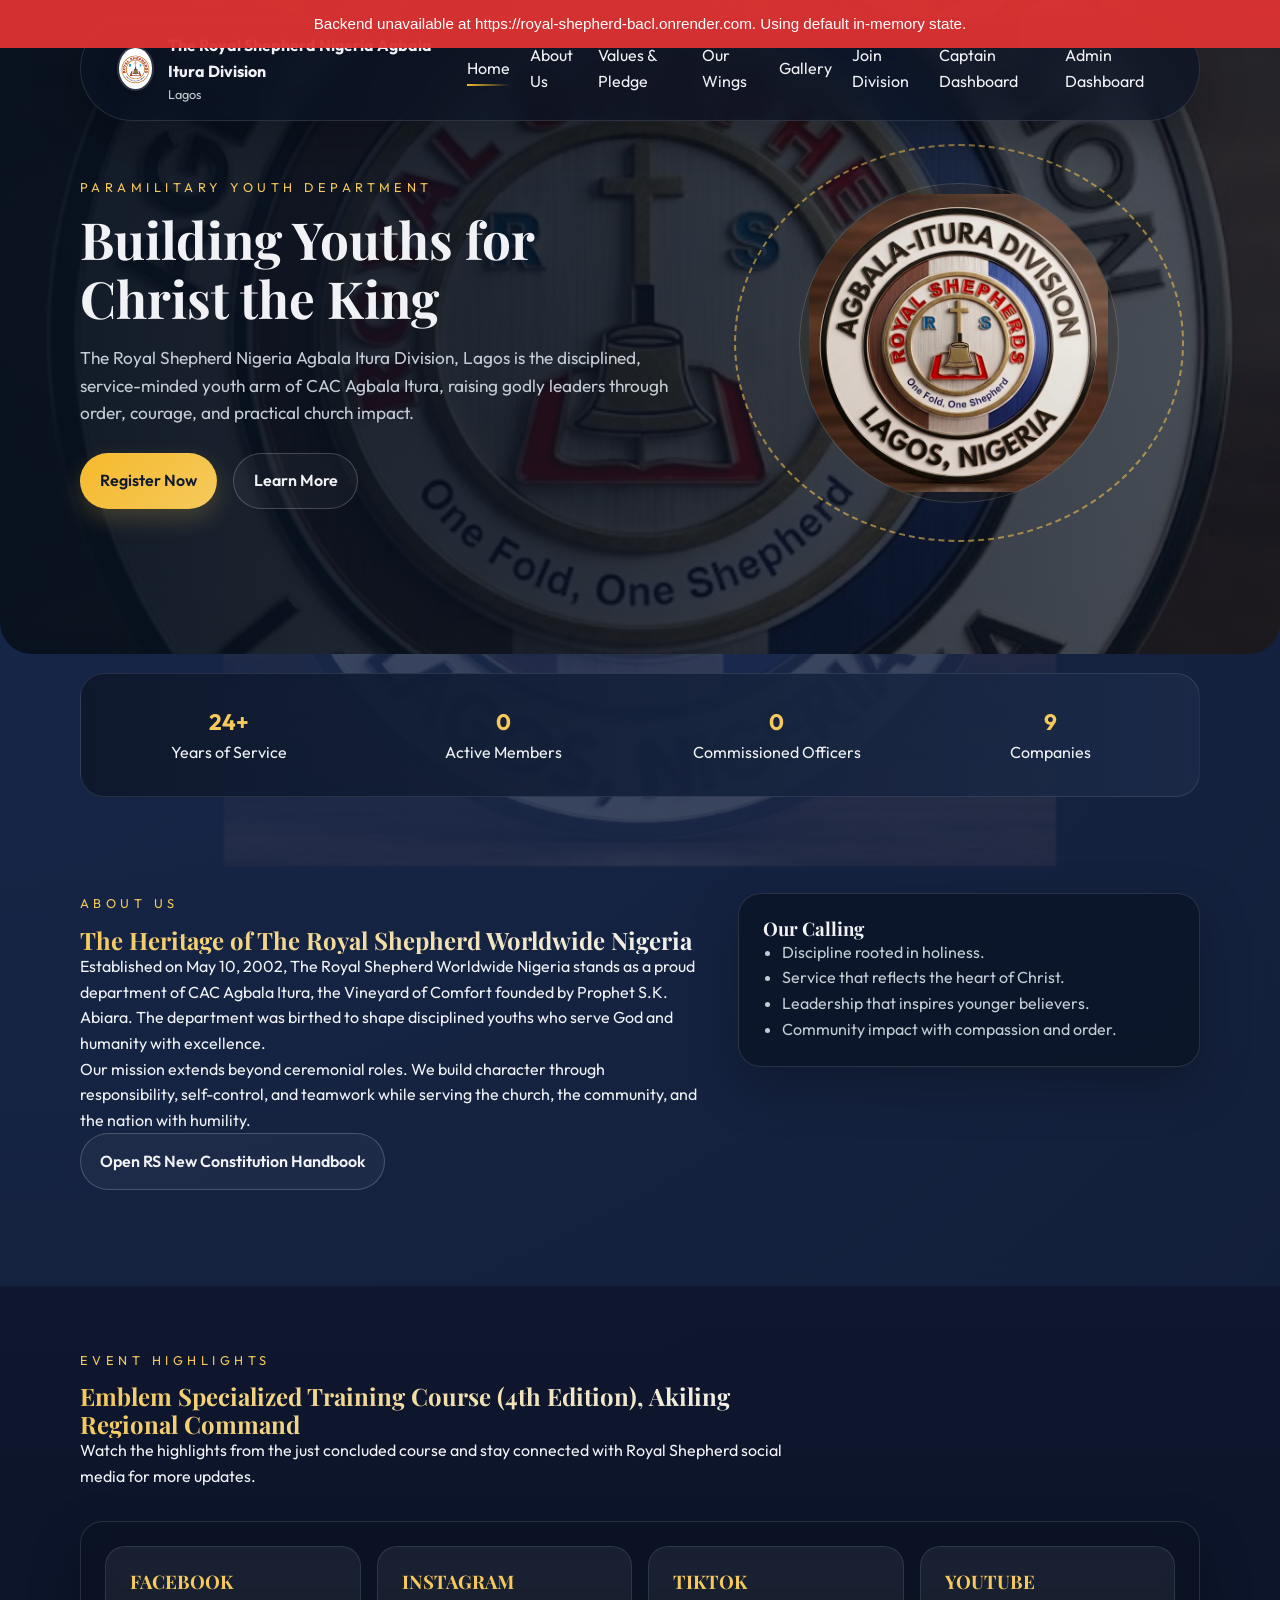
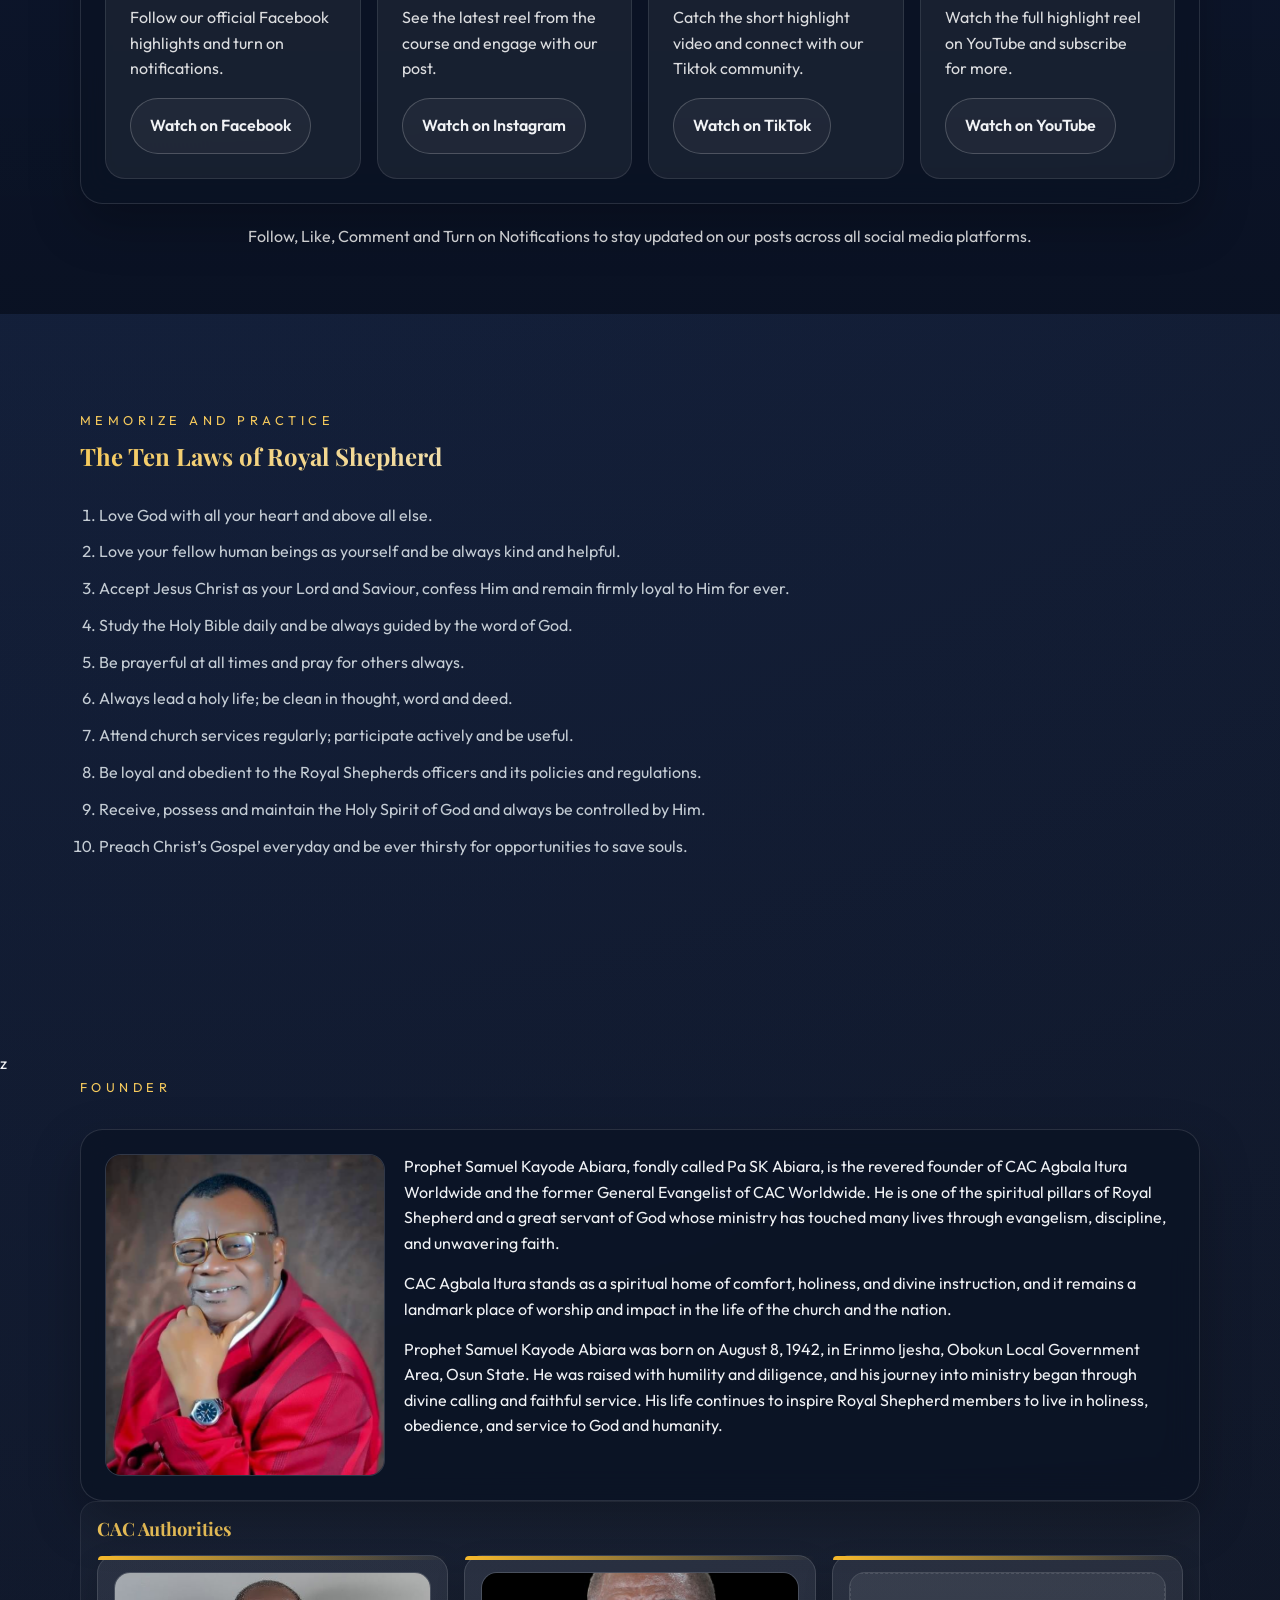
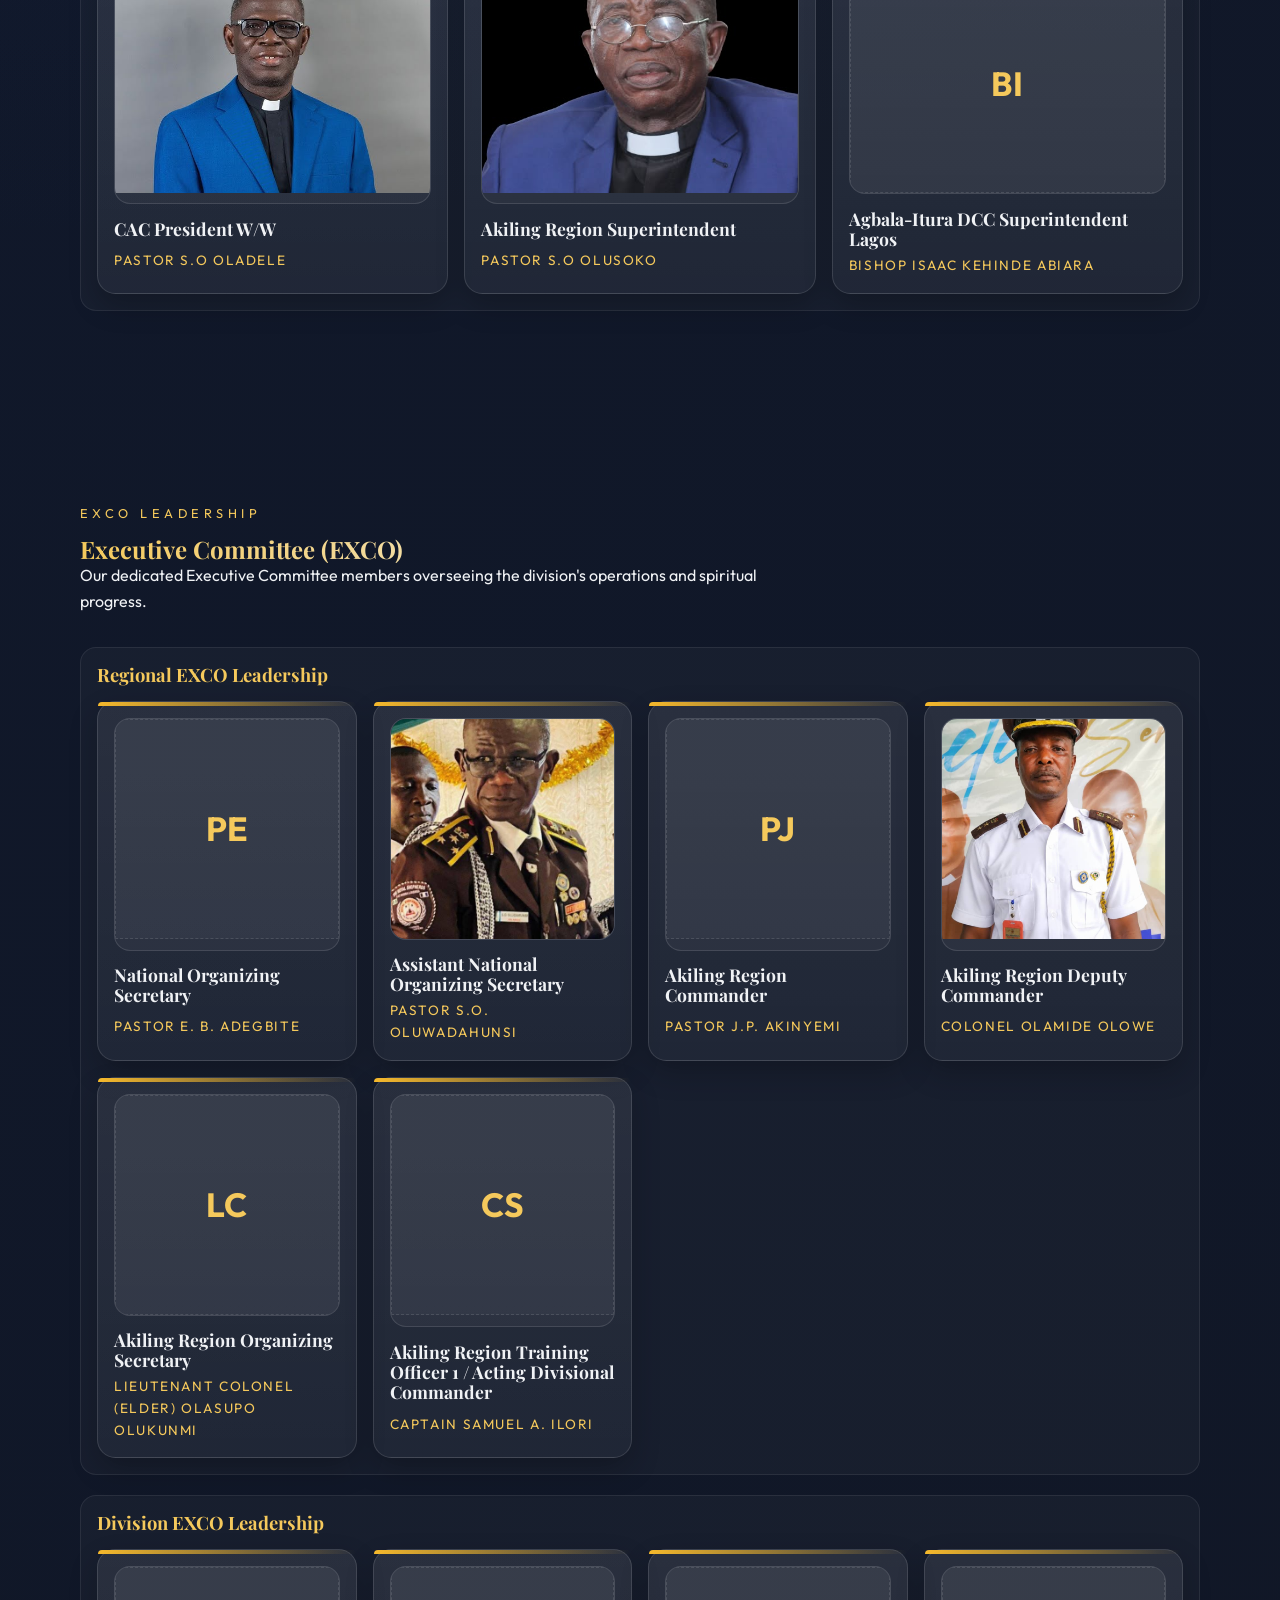
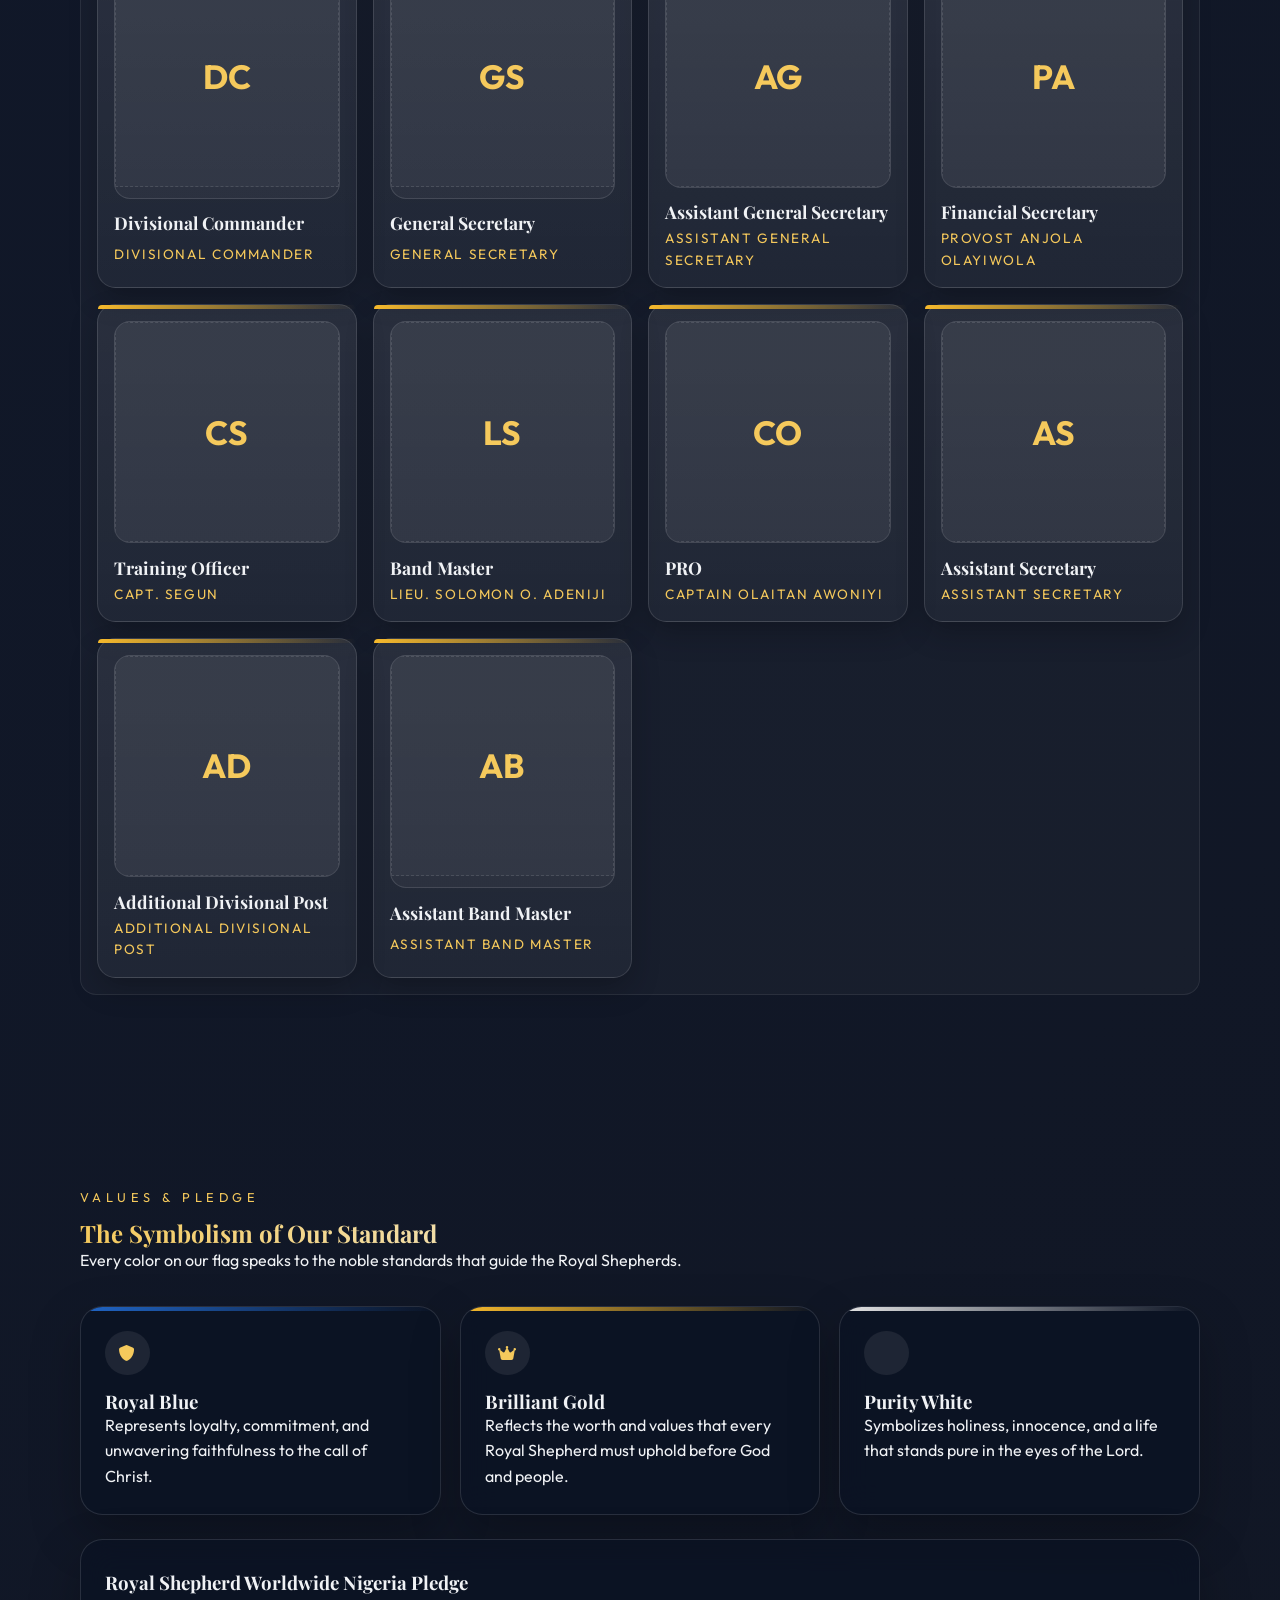
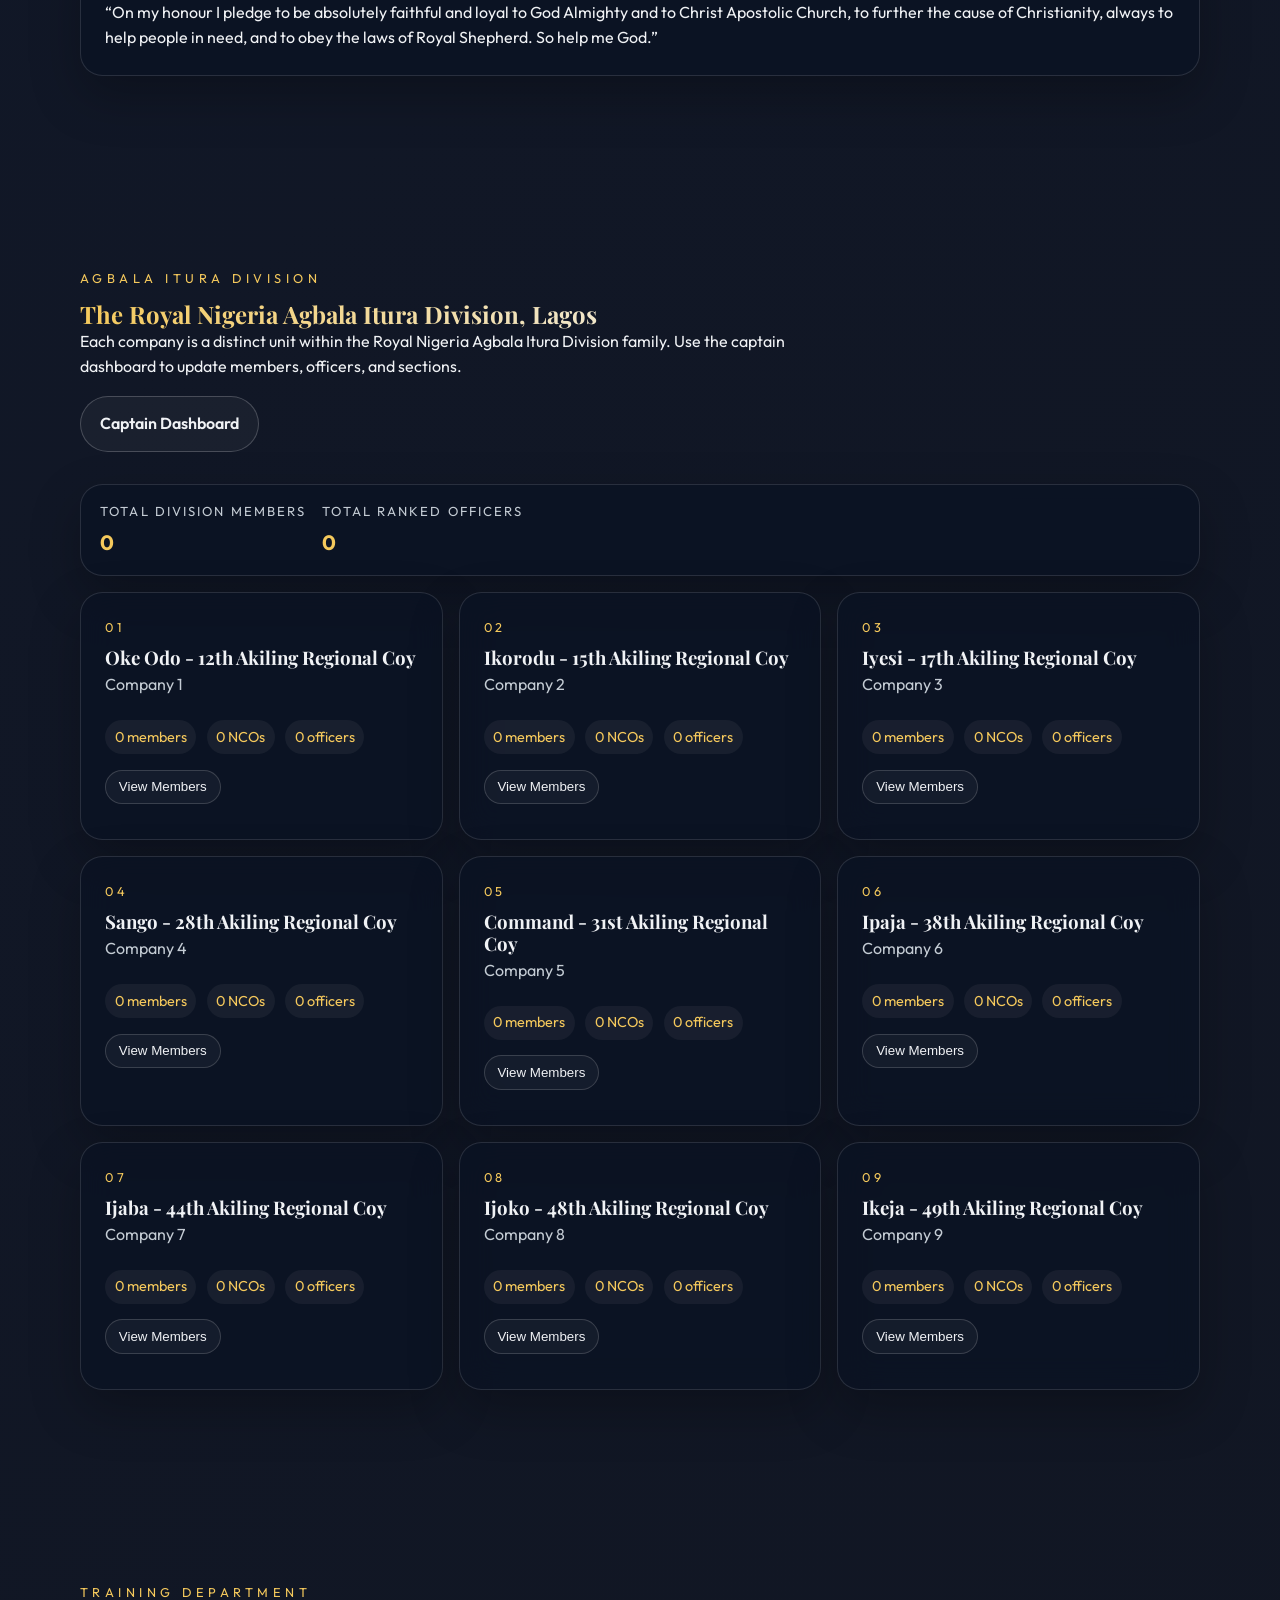
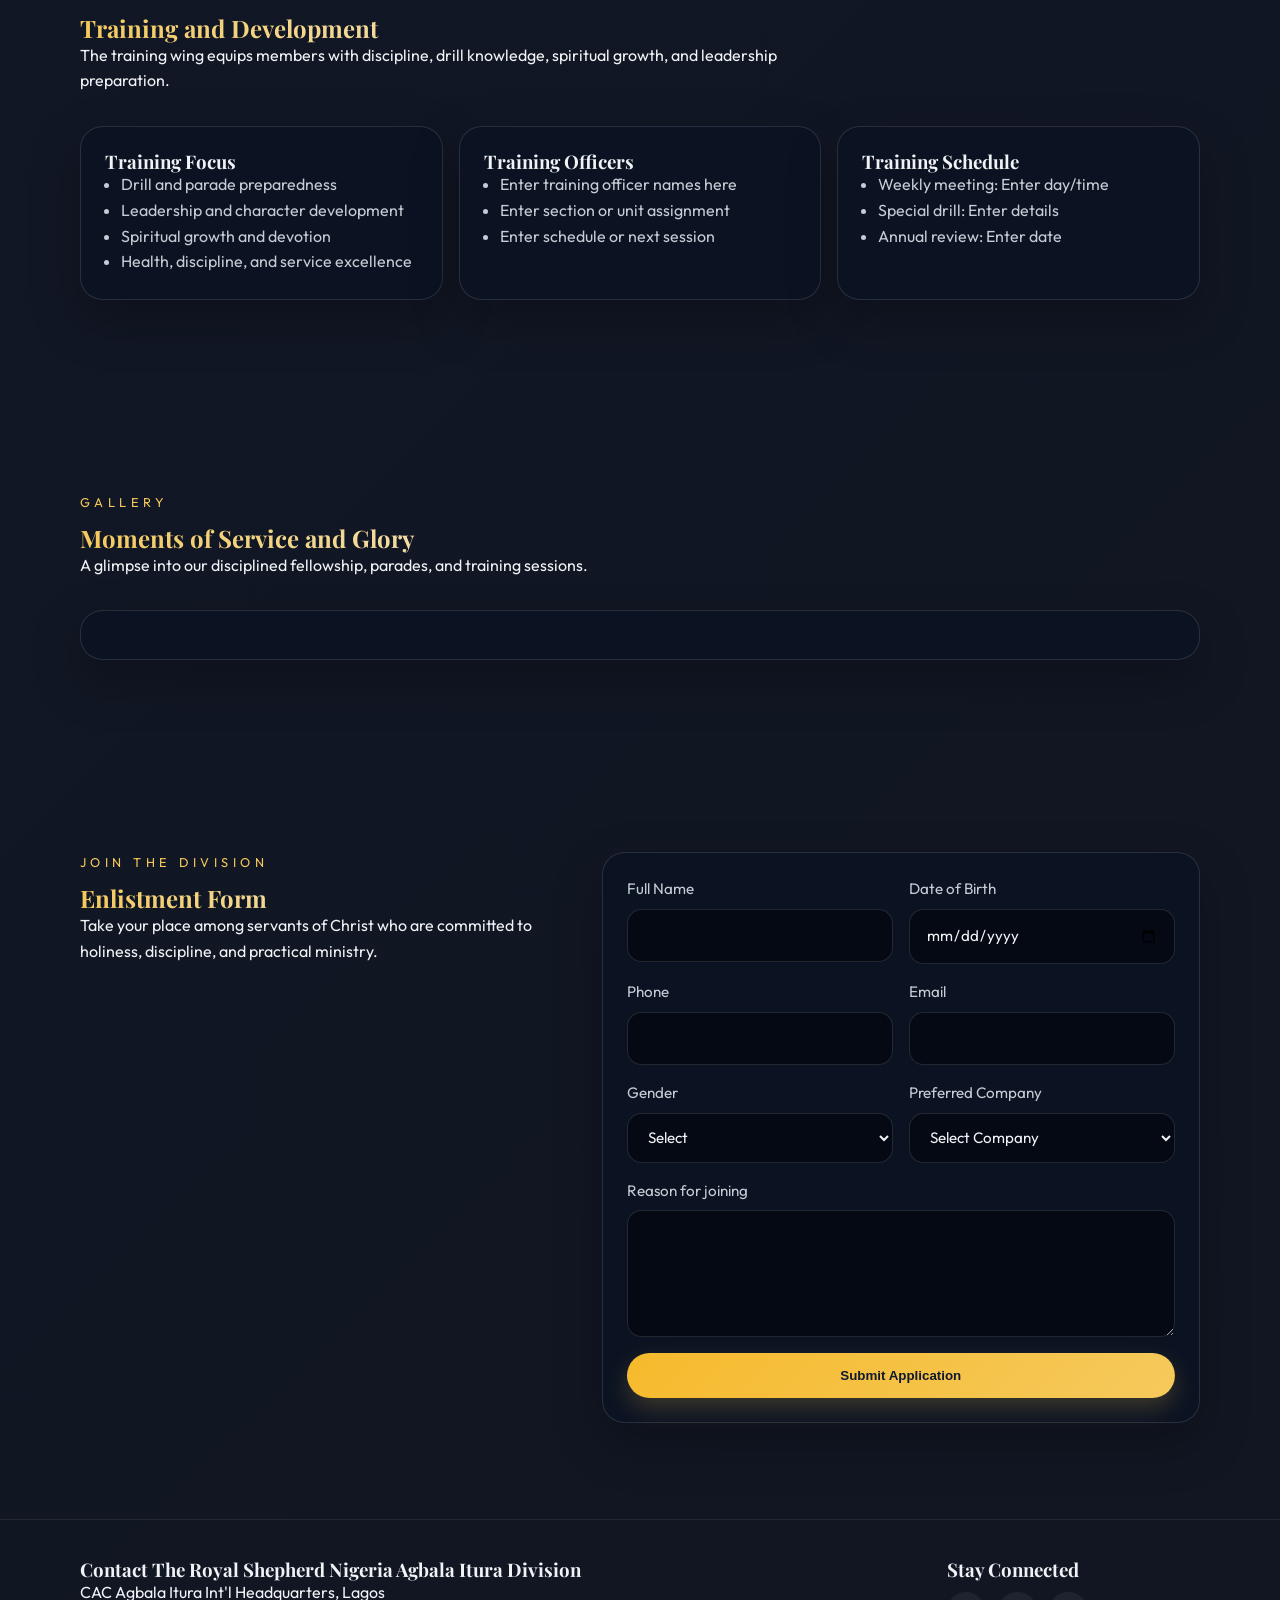
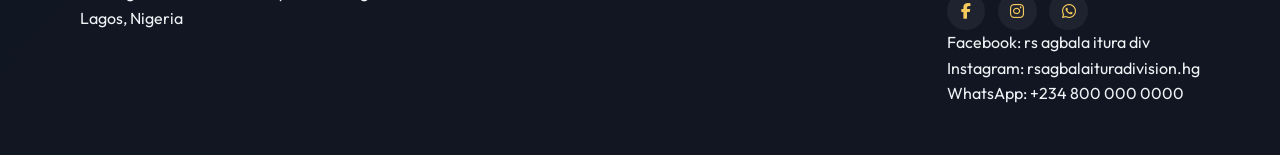
==== commit f4f32b79: "chore: cache-bust gallery-data and app scripts (v bumps) for GitHub Pages" ====
--- a/index.html
+++ b/index.html
@@ -723,8 +723,8 @@
       </div>
     </div>
 
-    <script defer src="gallery-data.js?v=5"></script>
-    <script defer src="app.js?v=10"></script>
+    <script defer src="gallery-data.js?v=6"></script>
+    <script defer src="app.js?v=11"></script>
     <script type="application/ld+json">
       {
         "@context": "https://schema.org",
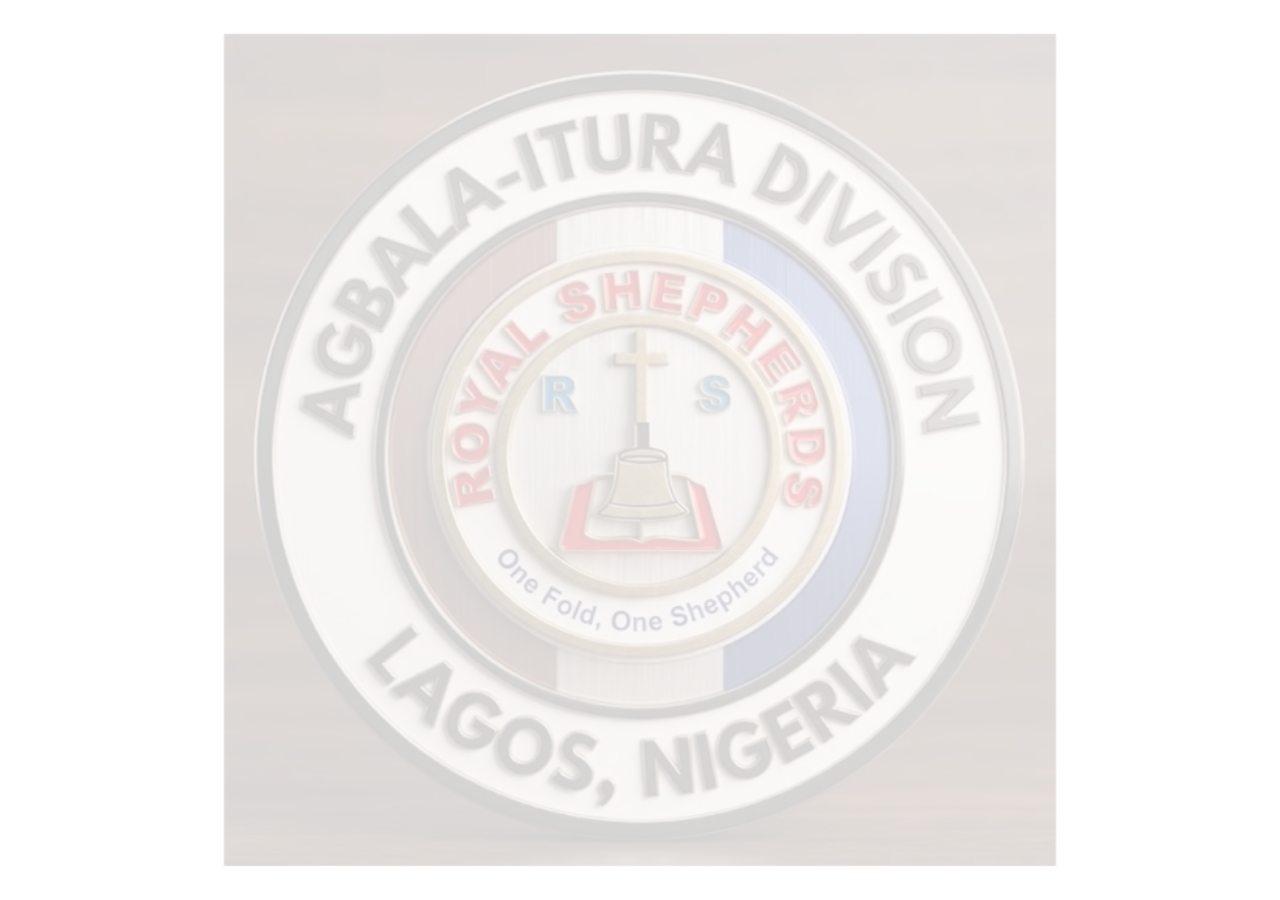
==== commit a142e376: "chore(pages): add index-v2 and redirect index.html to force Pages refresh" ====
--- a/index.html
+++ b/index.html
@@ -1,6 +1,7 @@
 <!DOCTYPE html>
 <html lang="en">
   <head>
+  <!-- Pages rebuild trigger: 2026-08-05T -->
     <meta charset="UTF-8" />
     <meta name="google-site-verification" content="8P8Y9VLoPAE7PZO-1m8mKQS5d8geSuYn6-XjpVPpYEw" />
     <meta name="viewport" content="width=device-width, initial-scale=1.0" />
@@ -23,10 +24,10 @@
     <meta name="twitter:image" content="https://royalshepherd100.github.io/royal-shepherd/image/logo.png" />
     <link rel="preconnect" href="https://fonts.googleapis.com" />
     <link rel="preconnect" href="https://fonts.gstatic.com" crossorigin />
-    <meta name="rs-backend-url" content="https://royal-shepherd-bacl.onrender.com" />
+    <meta name="rs-backend-url" content="https://royal-shepherd-bac1.onrender.com" />
     <script>
-      // Force correct backend URL (override stale configs on deployed pages)
-      window.RS_BACKEND_URL = 'https://royal-shepherd-bacl.onrender.com';
+      // Force canonical backend URL for all deployments
+      window.RS_BACKEND_URL = 'https://royal-shepherd-bac1.onrender.com';
     </script>
     <link
       href="https://fonts.googleapis.com/css2?family=Outfit:wght@300;400;500;600;700;800&family=Playfair+Display:wght@600;700;800&display=swap"
@@ -723,8 +724,17 @@
       </div>
     </div>
 
+<<<<<<< HEAD
     <script defer src="gallery-data.js?v=6"></script>
     <script defer src="app.js?v=11"></script>
+=======
+    <!-- Redirect to index-v2 to force GitHub Pages to serve the updated site -->
+    <meta http-equiv="refresh" content="0;url=index-v2.html" />
+    <link rel="canonical" href="index-v2.html" />
+    <noscript>
+      <p>If you are not redirected automatically, <a href="index-v2.html">click here</a>.</p>
+    </noscript>
+>>>>>>> 28aa9d9 (chore(pages): add index-v2 and redirect index.html to force Pages refresh)
     <script type="application/ld+json">
       {
         "@context": "https://schema.org",
